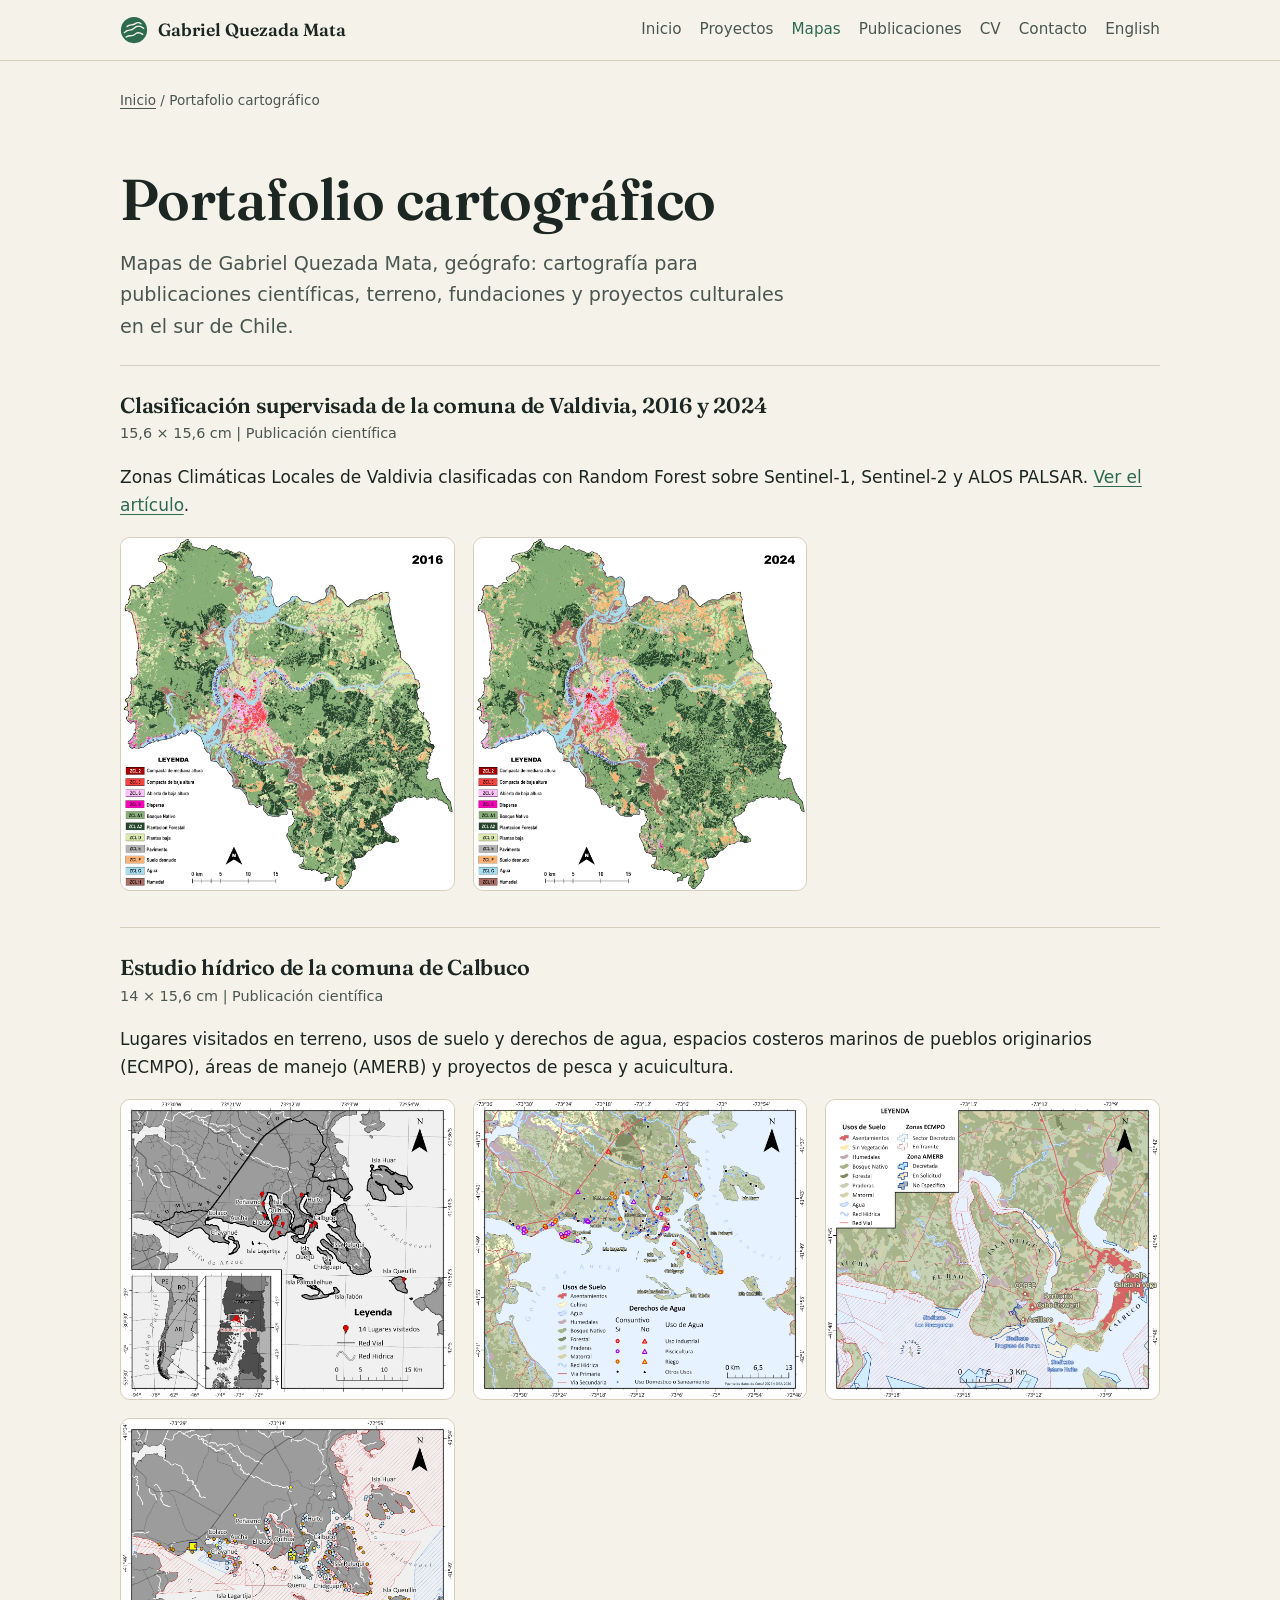
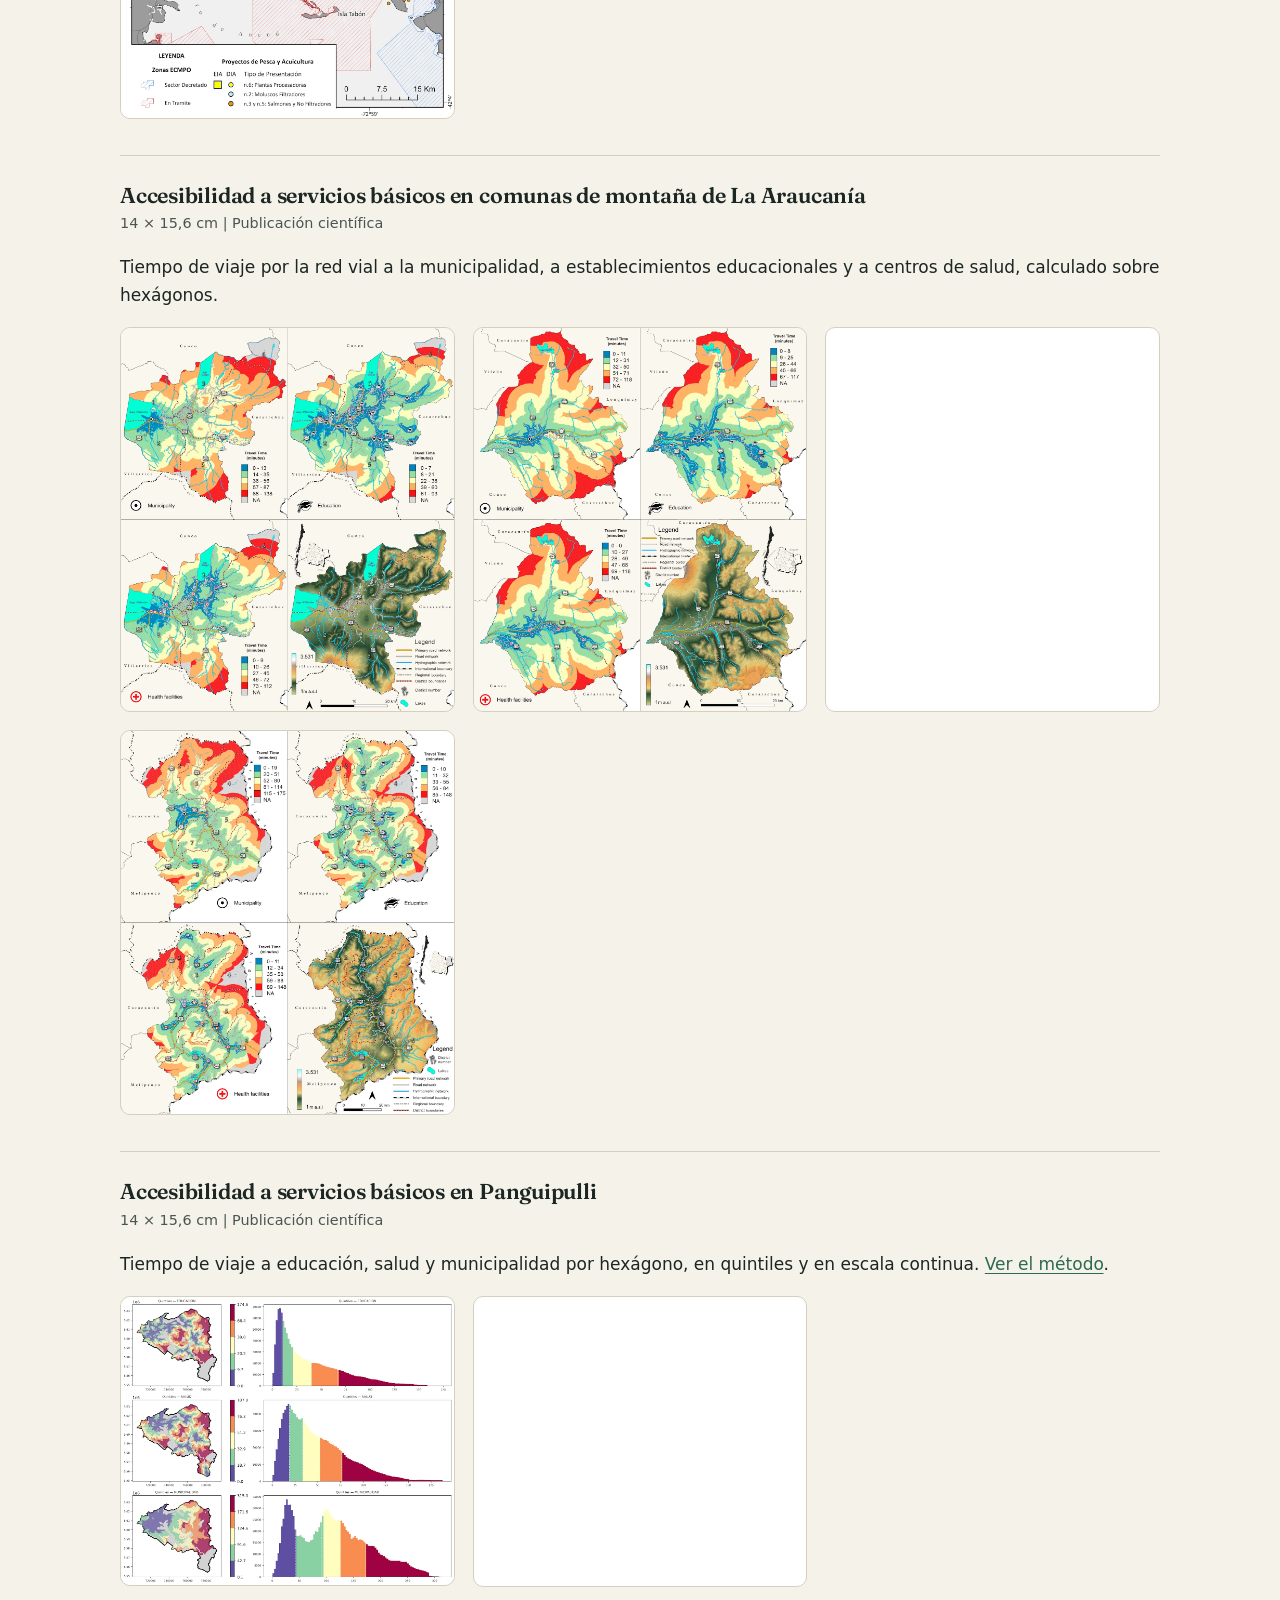
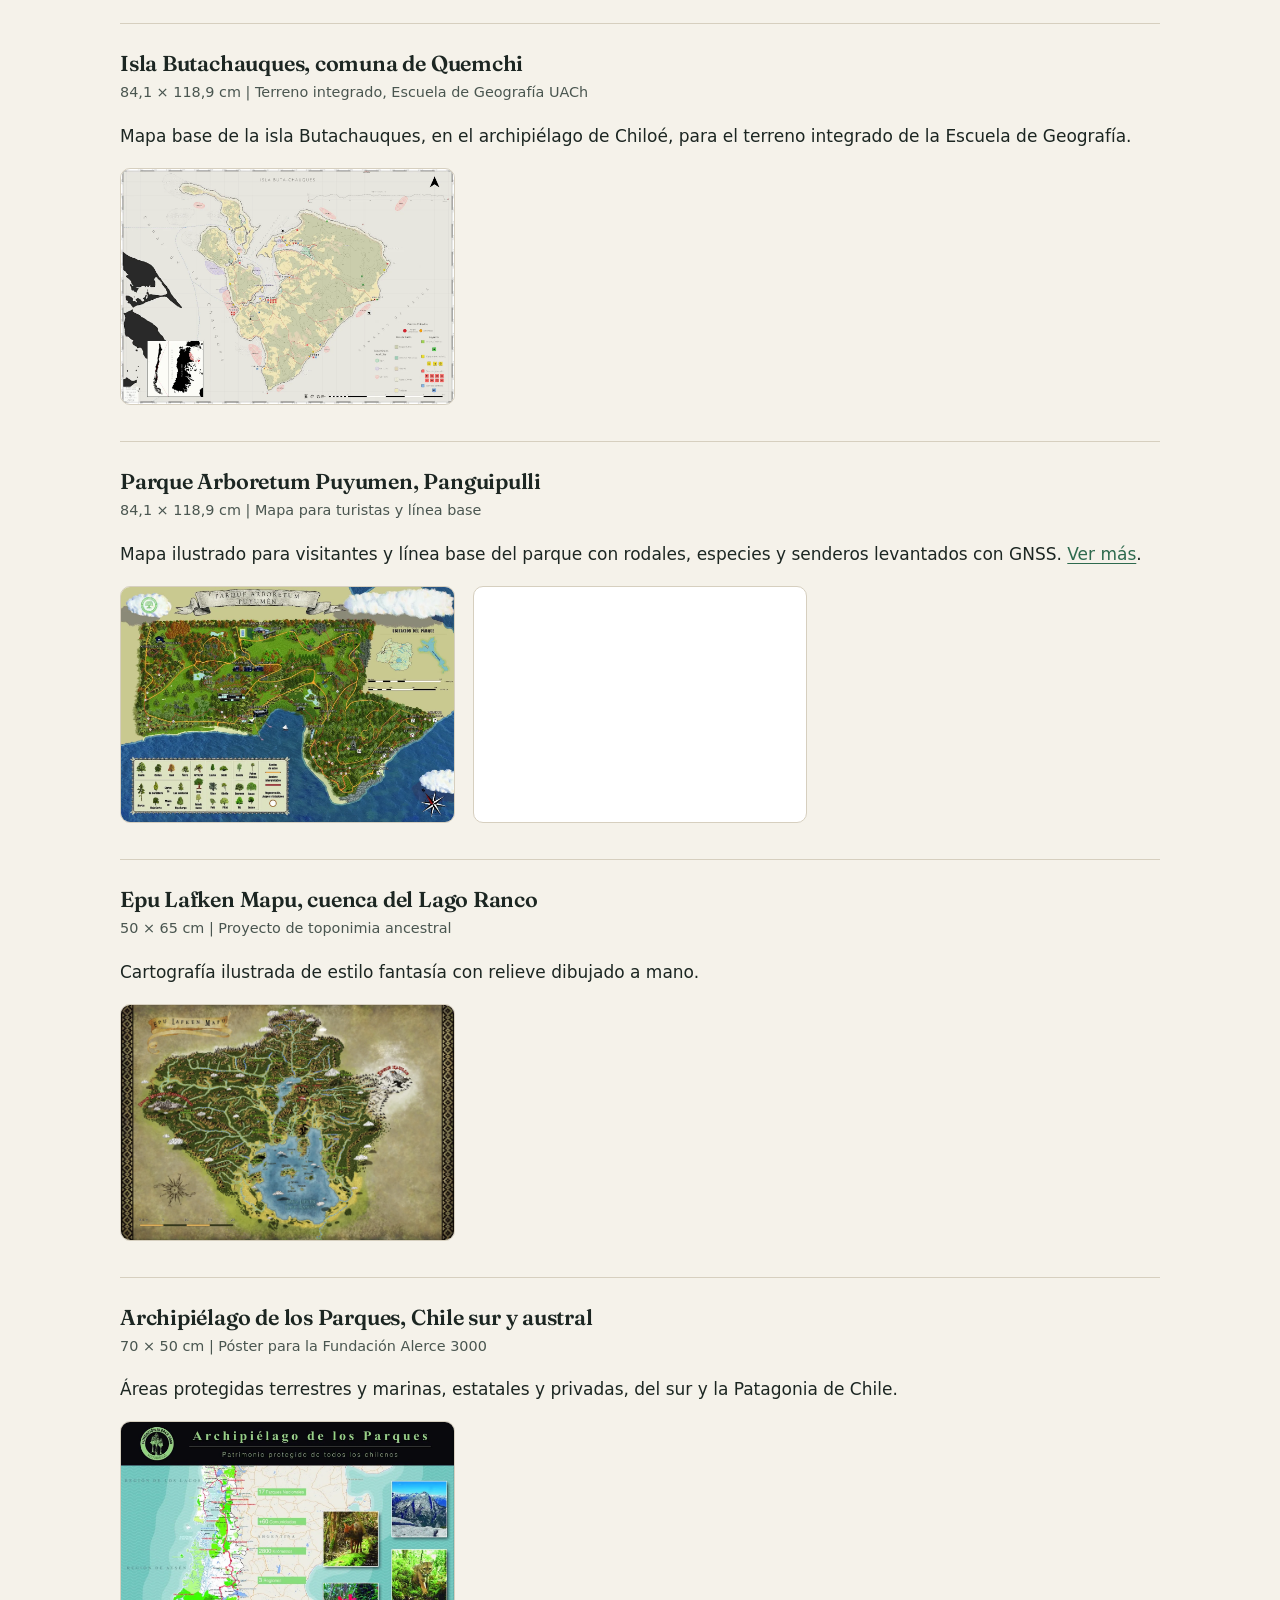
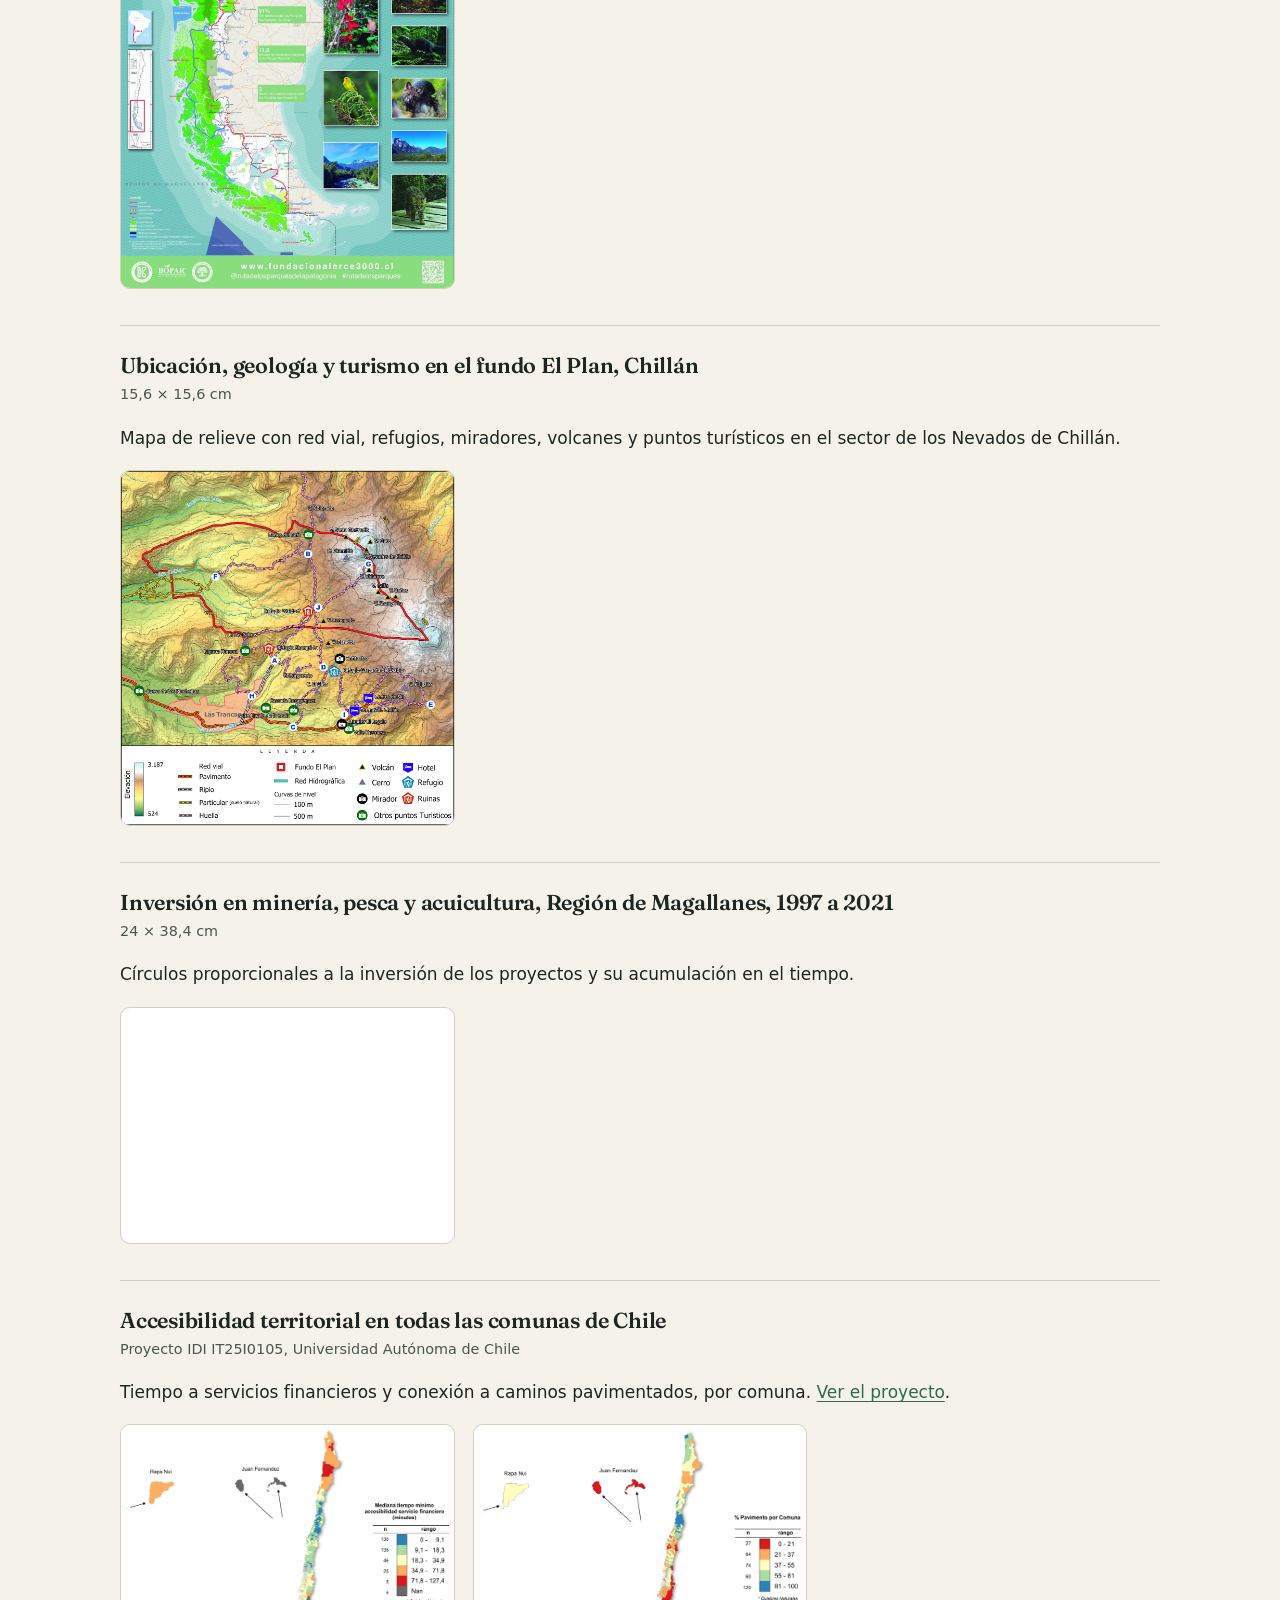
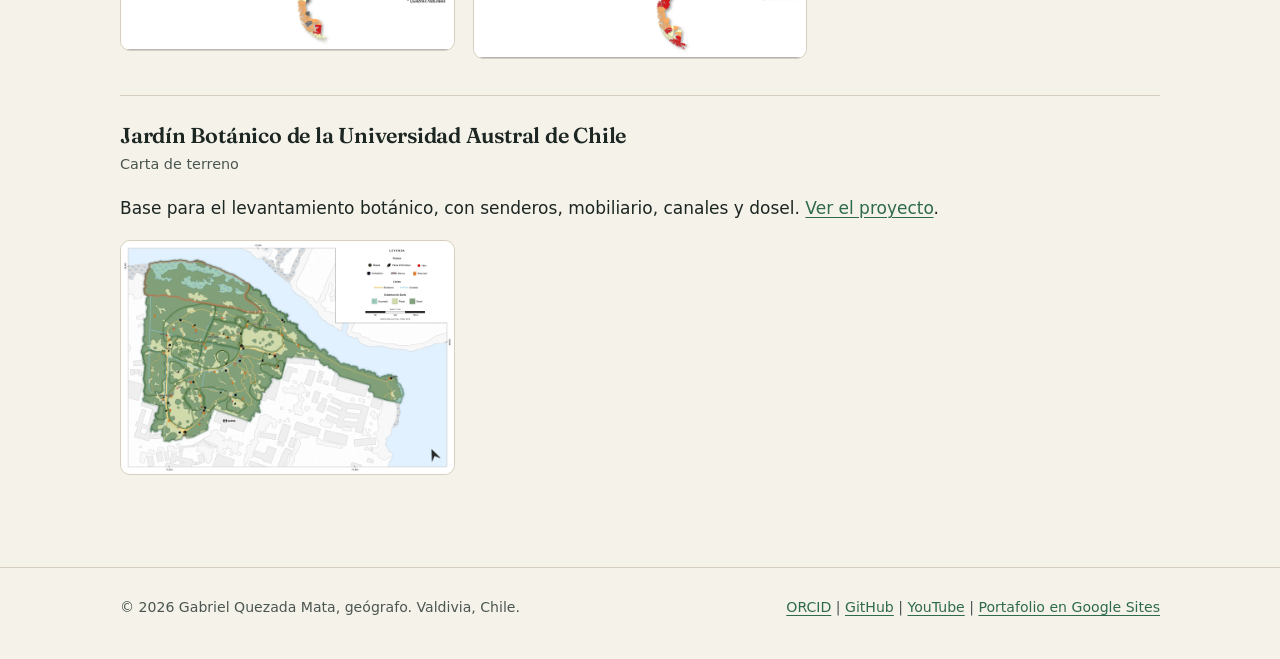
==== cartografia/index.html @ 6bd88dd3 "Sitio personal: portafolio, CV, publicaciones y mapas Co-Authored-By: Claude Opus 5.5 <noreply@anthr" ====
<!doctype html>
<html lang="es">
<head>
<meta charset="utf-8">
<meta name="viewport" content="width=device-width, initial-scale=1">
<title>Portafolio cartográfico de Gabriel Quezada Mata | Mapas y cartografía del sur de Chile</title>
<meta name="description" content="Mapas de Gabriel Quezada Mata, geógrafo: Valdivia, Calbuco, Panguipulli, Lago Ranco, isla Butachauques, La Araucanía, Chillán y Magallanes. Cartografía científica, de terreno e ilustrada.">
<meta name="author" content="Gabriel Quezada Mata">
<link rel="canonical" href="https://geobriel.github.io/cartografia/">
<meta property="og:type" content="website">
<meta property="og:site_name" content="Gabriel Quezada Mata">
<meta property="og:title" content="Portafolio cartográfico de Gabriel Quezada Mata | Mapas y cartografía del sur de Chile">
<meta property="og:description" content="Mapas de Gabriel Quezada Mata, geógrafo: Valdivia, Calbuco, Panguipulli, Lago Ranco, isla Butachauques, La Araucanía, Chillán y Magallanes. Cartografía científica, de terreno e ilustrada.">
<meta property="og:url" content="https://geobriel.github.io/cartografia/">
<meta property="og:image" content="https://geobriel.github.io/img/epu-lafken-mapu-mapa-ilustrado.webp">
<meta property="og:locale" content="es_CL">
<meta name="twitter:card" content="summary_large_image">
<link rel="icon" href="/favicon.svg" type="image/svg+xml">
<link rel="icon" href="/favicon.png" type="image/png" sizes="192x192">
<link rel="apple-touch-icon" href="/apple-touch-icon.png">
<meta name="theme-color" content="#2e6a4e">
<link rel="preconnect" href="https://fonts.googleapis.com"><link rel="preconnect" href="https://fonts.gstatic.com" crossorigin>
<link href="https://fonts.googleapis.com/css2?family=Fraunces:opsz,wght@9..144,500;9..144,600&display=swap" rel="stylesheet">
<link rel="stylesheet" href="/assets/estilo.css">

<script type="application/ld+json">
{
 "@context": "https://schema.org",
 "@graph": [
  {
   "@type": "Person",
   "@id": "https://geobriel.github.io/#persona",
   "name": "Gabriel Quezada Mata",
   "givenName": "Gabriel",
   "familyName": "Quezada Mata",
   "alternateName": [
    "Gabriel Quezada",
    "Gabriel Quezada M.",
    "Geobriel"
   ],
   "url": "https://geobriel.github.io/",
   "image": "https://geobriel.github.io/img/gabriel-quezada-mata-geografo.jpg",
   "jobTitle": "Geógrafo",
   "sameAs": [
    "https://orcid.org/0000-0003-1365-8584",
    "https://github.com/Geobriel",
    "https://www.youtube.com/@trapanautica",
    "https://sites.google.com/view/gabrielquezada/p%C3%A1gina-principal"
   ]
  },
  {
   "@type": "WebSite",
   "@id": "https://geobriel.github.io/#sitio",
   "url": "https://geobriel.github.io/",
   "name": "Gabriel Quezada Mata",
   "inLanguage": "es",
   "publisher": {
    "@id": "https://geobriel.github.io/#persona"
   }
  },
  {
   "@type": "BreadcrumbList",
   "itemListElement": [
    {
     "@type": "ListItem",
     "position": 1,
     "name": "Inicio",
     "item": "https://geobriel.github.io/"
    },
    {
     "@type": "ListItem",
     "position": 2,
     "name": "Portafolio cartográfico",
     "item": "https://geobriel.github.io/cartografia/"
    }
   ]
  },
  {
   "@type": "ImageGallery",
   "name": "Portafolio cartográfico de Gabriel Quezada Mata",
   "url": "https://geobriel.github.io/cartografia/",
   "author": {
    "@id": "https://geobriel.github.io/#persona"
   },
   "image": [
    {
     "@type": "ImageObject",
     "contentUrl": "https://geobriel.github.io/img/valdivia-zonas-climaticas-locales-2016.webp",
     "name": "Clasificación supervisada de la comuna de Valdivia, 2016 y 2024",
     "description": "Mapa de Zonas Climáticas Locales de Valdivia en 2016",
     "creator": {
      "@id": "https://geobriel.github.io/#persona"
     },
     "creditText": "Gabriel Quezada Mata",
     "copyrightNotice": "Gabriel Quezada Mata"
    },
    {
     "@type": "ImageObject",
     "contentUrl": "https://geobriel.github.io/img/valdivia-zonas-climaticas-locales-2024-mapa.webp",
     "name": "Clasificación supervisada de la comuna de Valdivia, 2016 y 2024",
     "description": "Mapa de Zonas Climáticas Locales de Valdivia en 2024",
     "creator": {
      "@id": "https://geobriel.github.io/#persona"
     },
     "creditText": "Gabriel Quezada Mata",
     "copyrightNotice": "Gabriel Quezada Mata"
    },
    {
     "@type": "ImageObject",
     "contentUrl": "https://geobriel.github.io/img/calbuco-lugares-visitados.webp",
     "name": "Estudio hídrico de la comuna de Calbuco",
     "description": "Mapa de los lugares visitados en terreno en la comuna de Calbuco",
     "creator": {
      "@id": "https://geobriel.github.io/#persona"
     },
     "creditText": "Gabriel Quezada Mata",
     "copyrightNotice": "Gabriel Quezada Mata"
    },
    {
     "@type": "ImageObject",
     "contentUrl": "https://geobriel.github.io/img/calbuco-usos-de-suelo-derechos-de-agua.webp",
     "name": "Estudio hídrico de la comuna de Calbuco",
     "description": "Mapa de usos de suelo y derechos de agua en Calbuco",
     "creator": {
      "@id": "https://geobriel.github.io/#persona"
     },
     "creditText": "Gabriel Quezada Mata",
     "copyrightNotice": "Gabriel Quezada Mata"
    },
    {
     "@type": "ImageObject",
     "contentUrl": "https://geobriel.github.io/img/calbuco-ecmpo-amerb.webp",
     "name": "Estudio hídrico de la comuna de Calbuco",
     "description": "Mapa de zonas ECMPO y AMERB en Calbuco",
     "creator": {
      "@id": "https://geobriel.github.io/#persona"
     },
     "creditText": "Gabriel Quezada Mata",
     "copyrightNotice": "Gabriel Quezada Mata"
    },
    {
     "@type": "ImageObject",
     "contentUrl": "https://geobriel.github.io/img/calbuco-pesca-acuicultura.webp",
     "name": "Estudio hídrico de la comuna de Calbuco",
     "description": "Mapa de proyectos de pesca y acuicultura en Calbuco",
     "creator": {
      "@id": "https://geobriel.github.io/#persona"
     },
     "creditText": "Gabriel Quezada Mata",
     "copyrightNotice": "Gabriel Quezada Mata"
    },
    {
     "@type": "ImageObject",
     "contentUrl": "https://geobriel.github.io/img/accesibilidad-araucania-montana-1.webp",
     "name": "Accesibilidad a servicios básicos en comunas de montaña de La Araucanía",
     "description": "Mapas de tiempo de viaje a servicios básicos en una comuna de montaña de La Araucanía (1)",
     "creator": {
      "@id": "https://geobriel.github.io/#persona"
     },
     "creditText": "Gabriel Quezada Mata",
     "copyrightNotice": "Gabriel Quezada Mata"
    },
    {
     "@type": "ImageObject",
     "contentUrl": "https://geobriel.github.io/img/accesibilidad-araucania-montana-2.webp",
     "name": "Accesibilidad a servicios básicos en comunas de montaña de La Araucanía",
     "description": "Mapas de tiempo de viaje a servicios básicos en una comuna de montaña de La Araucanía (2)",
     "creator": {
      "@id": "https://geobriel.github.io/#persona"
     },
     "creditText": "Gabriel Quezada Mata",
     "copyrightNotice": "Gabriel Quezada Mata"
    },
    {
     "@type": "ImageObject",
     "contentUrl": "https://geobriel.github.io/img/accesibilidad-araucania-montana-3.webp",
     "name": "Accesibilidad a servicios básicos en comunas de montaña de La Araucanía",
     "description": "Mapas de tiempo de viaje a servicios básicos en una comuna de montaña de La Araucanía (3)",
     "creator": {
      "@id": "https://geobriel.github.io/#persona"
     },
     "creditText": "Gabriel Quezada Mata",
     "copyrightNotice": "Gabriel Quezada Mata"
    },
    {
     "@type": "ImageObject",
     "contentUrl": "https://geobriel.github.io/img/accesibilidad-araucania-montana-4.webp",
     "name": "Accesibilidad a servicios básicos en comunas de montaña de La Araucanía",
     "description": "Mapas de tiempo de viaje a servicios básicos en una comuna de montaña de La Araucanía (4)",
     "creator": {
      "@id": "https://geobriel.github.io/#persona"
     },
     "creditText": "Gabriel Quezada Mata",
     "copyrightNotice": "Gabriel Quezada Mata"
    },
    {
     "@type": "ImageObject",
     "contentUrl": "https://geobriel.github.io/img/accesibilidad-panguipulli-quintiles.webp",
     "name": "Accesibilidad a servicios básicos en Panguipulli",
     "description": "Mapas de accesibilidad a servicios básicos en Panguipulli por quintiles",
     "creator": {
      "@id": "https://geobriel.github.io/#persona"
     },
     "creditText": "Gabriel Quezada Mata",
     "copyrightNotice": "Gabriel Quezada Mata"
    },
    {
     "@type": "ImageObject",
     "contentUrl": "https://geobriel.github.io/img/accesibilidad-panguipulli-continuo.webp",
     "name": "Accesibilidad a servicios básicos en Panguipulli",
     "description": "Mapas de accesibilidad a servicios básicos en Panguipulli en escala continua",
     "creator": {
      "@id": "https://geobriel.github.io/#persona"
     },
     "creditText": "Gabriel Quezada Mata",
     "copyrightNotice": "Gabriel Quezada Mata"
    },
    {
     "@type": "ImageObject",
     "contentUrl": "https://geobriel.github.io/img/isla-butachauques-quemchi.webp",
     "name": "Isla Butachauques, comuna de Quemchi",
     "description": "Mapa de la isla Butachauques en la comuna de Quemchi, Chiloé",
     "creator": {
      "@id": "https://geobriel.github.io/#persona"
     },
     "creditText": "Gabriel Quezada Mata",
     "copyrightNotice": "Gabriel Quezada Mata"
    },
    {
     "@type": "ImageObject",
     "contentUrl": "https://geobriel.github.io/img/parque-arboretum-puyumen-mapa-ilustrado.webp",
     "name": "Parque Arboretum Puyumen, Panguipulli",
     "description": "Mapa ilustrado para turistas del Parque Arboretum Puyumen",
     "creator": {
      "@id": "https://geobriel.github.io/#persona"
     },
     "creditText": "Gabriel Quezada Mata",
     "copyrightNotice": "Gabriel Quezada Mata"
    },
    {
     "@type": "ImageObject",
     "contentUrl": "https://geobriel.github.io/img/parque-arboretum-linea-base.webp",
     "name": "Parque Arboretum Puyumen, Panguipulli",
     "description": "Mapa de línea base del Parque Arboretum en Panguipulli",
     "creator": {
      "@id": "https://geobriel.github.io/#persona"
     },
     "creditText": "Gabriel Quezada Mata",
     "copyrightNotice": "Gabriel Quezada Mata"
    },
    {
     "@type": "ImageObject",
     "contentUrl": "https://geobriel.github.io/img/epu-lafken-mapu-mapa-ilustrado.webp",
     "name": "Epu Lafken Mapu, cuenca del Lago Ranco",
     "description": "Mapa ilustrado Epu Lafken Mapu de la cuenca del Lago Ranco",
     "creator": {
      "@id": "https://geobriel.github.io/#persona"
     },
     "creditText": "Gabriel Quezada Mata",
     "copyrightNotice": "Gabriel Quezada Mata"
    },
    {
     "@type": "ImageObject",
     "contentUrl": "https://geobriel.github.io/img/archipielago-de-los-parques-poster.webp",
     "name": "Archipiélago de los Parques, Chile sur y austral",
     "description": "Póster Archipiélago de los Parques de la Fundación Alerce 3000",
     "creator": {
      "@id": "https://geobriel.github.io/#persona"
     },
     "creditText": "Gabriel Quezada Mata",
     "copyrightNotice": "Gabriel Quezada Mata"
    },
    {
     "@type": "ImageObject",
     "contentUrl": "https://geobriel.github.io/img/fundo-el-plan-chillan-turismo.webp",
     "name": "Ubicación, geología y turismo en el fundo El Plan, Chillán",
     "description": "Mapa de relieve y turismo del fundo El Plan en Chillán",
     "creator": {
      "@id": "https://geobriel.github.io/#persona"
     },
     "creditText": "Gabriel Quezada Mata",
     "copyrightNotice": "Gabriel Quezada Mata"
    },
    {
     "@type": "ImageObject",
     "contentUrl": "https://geobriel.github.io/img/magallanes-inversion-mineria-acuicultura.webp",
     "name": "Inversión en minería, pesca y acuicultura, Región de Magallanes, 1997 a 2021",
     "description": "Mapa de círculos proporcionales de inversión en minería y acuicultura en Magallanes",
     "creator": {
      "@id": "https://geobriel.github.io/#persona"
     },
     "creditText": "Gabriel Quezada Mata",
     "copyrightNotice": "Gabriel Quezada Mata"
    },
    {
     "@type": "ImageObject",
     "contentUrl": "https://geobriel.github.io/img/accesibilidad-servicio-financiero-chile.webp",
     "name": "Accesibilidad territorial en todas las comunas de Chile",
     "description": "Mapa de Chile del tiempo de acceso a servicios financieros por comuna",
     "creator": {
      "@id": "https://geobriel.github.io/#persona"
     },
     "creditText": "Gabriel Quezada Mata",
     "copyrightNotice": "Gabriel Quezada Mata"
    },
    {
     "@type": "ImageObject",
     "contentUrl": "https://geobriel.github.io/img/pavimento-por-comuna-chile.webp",
     "name": "Accesibilidad territorial en todas las comunas de Chile",
     "description": "Mapa de Chile de conexión a caminos pavimentados por comuna",
     "creator": {
      "@id": "https://geobriel.github.io/#persona"
     },
     "creditText": "Gabriel Quezada Mata",
     "copyrightNotice": "Gabriel Quezada Mata"
    },
    {
     "@type": "ImageObject",
     "contentUrl": "https://geobriel.github.io/img/jardin-botanico-uach-carta-terreno.webp",
     "name": "Jardín Botánico de la Universidad Austral de Chile",
     "description": "Carta de terreno del Jardín Botánico de la Universidad Austral de Chile",
     "creator": {
      "@id": "https://geobriel.github.io/#persona"
     },
     "creditText": "Gabriel Quezada Mata",
     "copyrightNotice": "Gabriel Quezada Mata"
    }
   ]
  }
 ]
}
</script>
</head>
<body>
<a class="saltar" href="#contenido">Saltar al contenido</a>
<header class="cabecera"><div class="envoltura">
<a class="marca" href="/"><svg viewBox="0 0 32 32" aria-hidden="true"><circle cx="16" cy="16" r="15" fill="var(--acento)"/><path d="M5 19c4-5 7-1 11-5s7-3 11 0M7 24c4-3 7 0 10-3s6-2 9 0M8 12c3-3 6-1 9-3s5-2 7 0" fill="none" stroke="var(--papel)" stroke-width="1.6" stroke-linecap="round"/></svg><span>Gabriel Quezada Mata</span></a>
<nav class="nav" aria-label="Principal"><a href="/">Inicio</a><a href="/proyectos/">Proyectos</a><a href="/cartografia/" aria-current=page>Mapas</a><a href="/publicaciones/">Publicaciones</a><a href="/cv/">CV</a><a href="/#contacto">Contacto</a><a href="/en/">English</a></nav>
</div></header>
<main id="contenido">
<nav class="migas envoltura" aria-label="Ruta"><a href="/">Inicio</a> / Portafolio cartográfico</nav>
<section><div class="envoltura">
<h1>Portafolio cartográfico</h1>
<p class="subtitulo">Mapas de Gabriel Quezada Mata, geógrafo: cartografía para publicaciones científicas, terreno, fundaciones y proyectos culturales en el sur de Chile.</p>
<article class="mapa-ficha"><h2>Clasificación supervisada de la comuna de Valdivia, 2016 y 2024</h2><p class="meta">15,6 × 15,6 cm | Publicación científica</p><p>Zonas Climáticas Locales de Valdivia clasificadas con Random Forest sobre Sentinel-1, Sentinel-2 y ALOS PALSAR. <a href="/publicaciones/cambio-cobertura-suelo-valdivia-2016-2024/">Ver el artículo</a>.</p><div class="galeria"><a href="/img/valdivia-zonas-climaticas-locales-2016.webp"><img src="/img/valdivia-zonas-climaticas-locales-2016.webp" alt="Mapa de Zonas Climáticas Locales de Valdivia en 2016" width="1280" height="1352" loading="lazy" decoding="async"></a><a href="/img/valdivia-zonas-climaticas-locales-2024-mapa.webp"><img src="/img/valdivia-zonas-climaticas-locales-2024-mapa.webp" alt="Mapa de Zonas Climáticas Locales de Valdivia en 2024" width="1280" height="1352" loading="lazy" decoding="async"></a></div></article><article class="mapa-ficha"><h2>Estudio hídrico de la comuna de Calbuco</h2><p class="meta">14 × 15,6 cm | Publicación científica</p><p>Lugares visitados en terreno, usos de suelo y derechos de agua, espacios costeros marinos de pueblos originarios (ECMPO), áreas de manejo (AMERB) y proyectos de pesca y acuicultura.</p><div class="galeria"><a href="/img/calbuco-lugares-visitados.webp"><img src="/img/calbuco-lugares-visitados.webp" alt="Mapa de los lugares visitados en terreno en la comuna de Calbuco" width="1280" height="1149" loading="lazy" decoding="async"></a><a href="/img/calbuco-usos-de-suelo-derechos-de-agua.webp"><img src="/img/calbuco-usos-de-suelo-derechos-de-agua.webp" alt="Mapa de usos de suelo y derechos de agua en Calbuco" width="1280" height="1149" loading="lazy" decoding="async"></a><a href="/img/calbuco-ecmpo-amerb.webp"><img src="/img/calbuco-ecmpo-amerb.webp" alt="Mapa de zonas ECMPO y AMERB en Calbuco" width="1280" height="1149" loading="lazy" decoding="async"></a><a href="/img/calbuco-pesca-acuicultura.webp"><img src="/img/calbuco-pesca-acuicultura.webp" alt="Mapa de proyectos de pesca y acuicultura en Calbuco" width="1280" height="1149" loading="lazy" decoding="async"></a></div></article><article class="mapa-ficha"><h2>Accesibilidad a servicios básicos en comunas de montaña de La Araucanía</h2><p class="meta">14 × 15,6 cm | Publicación científica</p><p>Tiempo de viaje por la red vial a la municipalidad, a establecimientos educacionales y a centros de salud, calculado sobre hexágonos.</p><div class="galeria"><a href="/img/accesibilidad-araucania-montana-1.webp"><img src="/img/accesibilidad-araucania-montana-1.webp" alt="Mapas de tiempo de viaje a servicios básicos en una comuna de montaña de La Araucanía (1)" width="1280" height="1473" loading="lazy" decoding="async"></a><a href="/img/accesibilidad-araucania-montana-2.webp"><img src="/img/accesibilidad-araucania-montana-2.webp" alt="Mapas de tiempo de viaje a servicios básicos en una comuna de montaña de La Araucanía (2)" width="1280" height="1473" loading="lazy" decoding="async"></a><a href="/img/accesibilidad-araucania-montana-3.webp"><img src="/img/accesibilidad-araucania-montana-3.webp" alt="Mapas de tiempo de viaje a servicios básicos en una comuna de montaña de La Araucanía (3)" width="1280" height="1473" loading="lazy" decoding="async"></a><a href="/img/accesibilidad-araucania-montana-4.webp"><img src="/img/accesibilidad-araucania-montana-4.webp" alt="Mapas de tiempo de viaje a servicios básicos en una comuna de montaña de La Araucanía (4)" width="1280" height="1473" loading="lazy" decoding="async"></a></div></article><article class="mapa-ficha"><h2>Accesibilidad a servicios básicos en Panguipulli</h2><p class="meta">14 × 15,6 cm | Publicación científica</p><p>Tiempo de viaje a educación, salud y municipalidad por hexágono, en quintiles y en escala continua. <a href="/proyectos/accesibilidad-territorial/">Ver el método</a>.</p><div class="galeria"><a href="/img/accesibilidad-panguipulli-quintiles.webp"><img src="/img/accesibilidad-panguipulli-quintiles.webp" alt="Mapas de accesibilidad a servicios básicos en Panguipulli por quintiles" width="1280" height="1109" loading="lazy" decoding="async"></a><a href="/img/accesibilidad-panguipulli-continuo.webp"><img src="/img/accesibilidad-panguipulli-continuo.webp" alt="Mapas de accesibilidad a servicios básicos en Panguipulli en escala continua" width="1280" height="1114" loading="lazy" decoding="async"></a></div></article><article class="mapa-ficha"><h2>Isla Butachauques, comuna de Quemchi</h2><p class="meta">84,1 × 118,9 cm | Terreno integrado, Escuela de Geografía UACh</p><p>Mapa base de la isla Butachauques, en el archipiélago de Chiloé, para el terreno integrado de la Escuela de Geografía.</p><div class="galeria"><a href="/img/isla-butachauques-quemchi.webp"><img src="/img/isla-butachauques-quemchi.webp" alt="Mapa de la isla Butachauques en la comuna de Quemchi, Chiloé" width="1280" height="906" loading="lazy" decoding="async"></a></div></article><article class="mapa-ficha"><h2>Parque Arboretum Puyumen, Panguipulli</h2><p class="meta">84,1 × 118,9 cm | Mapa para turistas y línea base</p><p>Mapa ilustrado para visitantes y línea base del parque con rodales, especies y senderos levantados con GNSS. <a href="/proyectos/cartografia-ilustrada/">Ver más</a>.</p><div class="galeria"><a href="/img/parque-arboretum-puyumen-mapa-ilustrado.webp"><img src="/img/parque-arboretum-puyumen-mapa-ilustrado.webp" alt="Mapa ilustrado para turistas del Parque Arboretum Puyumen" width="1280" height="906" loading="lazy" decoding="async"></a><a href="/img/parque-arboretum-linea-base.webp"><img src="/img/parque-arboretum-linea-base.webp" alt="Mapa de línea base del Parque Arboretum en Panguipulli" width="1280" height="906" loading="lazy" decoding="async"></a></div></article><article class="mapa-ficha"><h2>Epu Lafken Mapu, cuenca del Lago Ranco</h2><p class="meta">50 × 65 cm | Proyecto de toponimia ancestral</p><p>Cartografía ilustrada de estilo fantasía con relieve dibujado a mano.</p><div class="galeria"><a href="/img/epu-lafken-mapu-mapa-ilustrado.webp"><img src="/img/epu-lafken-mapu-mapa-ilustrado.webp" alt="Mapa ilustrado Epu Lafken Mapu de la cuenca del Lago Ranco" width="1600" height="1129" loading="lazy" decoding="async"></a></div></article><article class="mapa-ficha"><h2>Archipiélago de los Parques, Chile sur y austral</h2><p class="meta">70 × 50 cm | Póster para la Fundación Alerce 3000</p><p>Áreas protegidas terrestres y marinas, estatales y privadas, del sur y la Patagonia de Chile.</p><div class="galeria"><a href="/img/archipielago-de-los-parques-poster.webp"><img src="/img/archipielago-de-los-parques-poster.webp" alt="Póster Archipiélago de los Parques de la Fundación Alerce 3000" width="1280" height="1792" loading="lazy" decoding="async"></a></div></article><article class="mapa-ficha"><h2>Ubicación, geología y turismo en el fundo El Plan, Chillán</h2><p class="meta">15,6 × 15,6 cm</p><p>Mapa de relieve con red vial, refugios, miradores, volcanes y puntos turísticos en el sector de los Nevados de Chillán.</p><div class="galeria"><a href="/img/fundo-el-plan-chillan-turismo.webp"><img src="/img/fundo-el-plan-chillan-turismo.webp" alt="Mapa de relieve y turismo del fundo El Plan en Chillán" width="1280" height="1363" loading="lazy" decoding="async"></a></div></article><article class="mapa-ficha"><h2>Inversión en minería, pesca y acuicultura, Región de Magallanes, 1997 a 2021</h2><p class="meta">24 × 38,4 cm</p><p>Círculos proporcionales a la inversión de los proyectos y su acumulación en el tiempo.</p><div class="galeria"><a href="/img/magallanes-inversion-mineria-acuicultura.webp"><img src="/img/magallanes-inversion-mineria-acuicultura.webp" alt="Mapa de círculos proporcionales de inversión en minería y acuicultura en Magallanes" width="1280" height="905" loading="lazy" decoding="async"></a></div></article><article class="mapa-ficha"><h2>Accesibilidad territorial en todas las comunas de Chile</h2><p class="meta">Proyecto IDI IT25I0105, Universidad Autónoma de Chile</p><p>Tiempo a servicios financieros y conexión a caminos pavimentados, por comuna. <a href="/proyectos/accesibilidad-territorial/">Ver el proyecto</a>.</p><div class="galeria"><a href="/img/accesibilidad-servicio-financiero-chile.webp"><img src="/img/accesibilidad-servicio-financiero-chile.webp" alt="Mapa de Chile del tiempo de acceso a servicios financieros por comuna" width="1600" height="1079" loading="lazy" decoding="async"></a><a href="/img/pavimento-por-comuna-chile.webp"><img src="/img/pavimento-por-comuna-chile.webp" alt="Mapa de Chile de conexión a caminos pavimentados por comuna" width="1600" height="1121" loading="lazy" decoding="async"></a></div></article><article class="mapa-ficha"><h2>Jardín Botánico de la Universidad Austral de Chile</h2><p class="meta">Carta de terreno</p><p>Base para el levantamiento botánico, con senderos, mobiliario, canales y dosel. <a href="/proyectos/jardin-botanico-uach/">Ver el proyecto</a>.</p><div class="galeria"><a href="/img/jardin-botanico-uach-carta-terreno.webp"><img src="/img/jardin-botanico-uach-carta-terreno.webp" alt="Carta de terreno del Jardín Botánico de la Universidad Austral de Chile" width="1600" height="1120" loading="lazy" decoding="async"></a></div></article>
</div></section>
</main>
<footer class="pie"><div class="envoltura">
<span>© 2026 Gabriel Quezada Mata, geógrafo. Valdivia, Chile.</span>
<span><a href="https://orcid.org/0000-0003-1365-8584" rel="me">ORCID</a> | <a href="https://github.com/Geobriel" rel="me">GitHub</a> | <a href="https://www.youtube.com/@trapanautica" rel="me">YouTube</a> | <a href="https://sites.google.com/view/gabrielquezada/p%C3%A1gina-principal" rel="me">Portafolio en Google Sites</a></span>
</div></footer>
</body>
</html>
---- assets/estilo.css ----
:root{
  --papel:#f5f2ea;--papel-2:#ebe6da;--tinta:#1c2622;--tinta-2:#4a5650;--linea:#d6cfbf;
  --acento:#2e6a4e;--acento-2:#b5652b;--tarjeta:#fffdf8;--sombra:0 1px 2px rgba(28,38,34,.06),0 6px 24px rgba(28,38,34,.06);
  --serif:"Fraunces",Georgia,"Times New Roman",serif;--sans:system-ui,-apple-system,"Segoe UI",Roboto,"Helvetica Neue",Arial,sans-serif;
  --ancho:1080px;color-scheme:light
}
@media (prefers-color-scheme:dark){:root:not([data-theme="light"]){
  --papel:#131916;--papel-2:#1a221e;--tinta:#e9e5da;--tinta-2:#a9b2ab;--linea:#2c3631;
  --acento:#7fc3a0;--acento-2:#e3a06b;--tarjeta:#18201c;--sombra:0 1px 2px rgba(0,0,0,.3);color-scheme:dark}}
*{box-sizing:border-box}
html{-webkit-text-size-adjust:100%}
body{margin:0;background:var(--papel);color:var(--tinta);font:17px/1.65 var(--sans)}
img{max-width:100%;height:auto;display:block}
a{color:var(--acento);text-underline-offset:3px}
a:hover{color:var(--acento-2)}
.envoltura{max-width:var(--ancho);margin:0 auto;padding:0 20px}
.saltar{position:absolute;left:-999px}.saltar:focus{left:12px;top:12px;background:var(--tarjeta);padding:8px 12px;z-index:9}

/* cabecera */
.cabecera{border-bottom:1px solid var(--linea);background:color-mix(in srgb,var(--papel) 92%,transparent);position:sticky;top:0;z-index:5;backdrop-filter:blur(6px)}
.cabecera .envoltura{display:flex;align-items:center;justify-content:space-between;gap:16px;min-height:60px;flex-wrap:wrap}
.marca{font-family:var(--serif);font-weight:600;font-size:1.1rem;color:var(--tinta);text-decoration:none;display:flex;align-items:center;gap:10px}
.marca svg{width:28px;height:28px}
.nav{display:flex;gap:4px 18px;flex-wrap:wrap;font-size:.95rem}
.nav a{color:var(--tinta-2);text-decoration:none;padding:4px 0}
.nav a:hover,.nav a[aria-current]{color:var(--acento)}

/* portada */
.portada{position:relative;overflow:hidden;border-bottom:1px solid var(--linea)}
.portada .curvas{position:absolute;inset:0;width:100%;height:100%;color:var(--linea);opacity:.9;pointer-events:none}
.portada .envoltura{position:relative;display:grid;grid-template-columns:1.25fr 1fr;gap:48px;align-items:center;padding-top:64px;padding-bottom:64px}
.antetitulo{font-size:.8rem;letter-spacing:.14em;text-transform:uppercase;color:var(--acento);font-weight:600;margin:0 0 10px}
h1,h2,h3{font-family:var(--serif);font-weight:600;line-height:1.15;letter-spacing:-.01em}
h1{font-size:clamp(2.3rem,5.4vw,3.6rem);margin:0 0 14px}
.subtitulo{font-size:1.2rem;color:var(--tinta-2);margin:0 0 22px;max-width:36em}
.botones{display:flex;gap:12px;flex-wrap:wrap}
.boton{display:inline-block;padding:10px 18px;border-radius:999px;border:1px solid var(--acento);color:var(--acento);text-decoration:none;font-weight:600;font-size:.95rem}
.boton.lleno{background:var(--acento);color:var(--papel)}
.boton:hover{filter:brightness(1.08);color:inherit}
.boton.lleno:hover{color:var(--papel)}
.figura-portada{margin:0;border-radius:14px;overflow:hidden;box-shadow:var(--sombra);border:1px solid var(--linea)}
.figura-portada figcaption,figure figcaption{font-size:.82rem;color:var(--tinta-2);padding:8px 2px 0}
.figura-portada figcaption{padding:8px 12px;background:var(--tarjeta)}
.figura-portada.retrato{max-width:380px;justify-self:center;border-radius:18px}
.galeria{display:grid;grid-template-columns:repeat(auto-fill,minmax(280px,1fr));gap:18px;margin:18px 0 8px}
.galeria figure{margin:0}
.galeria img{border-radius:10px;border:1px solid var(--linea);width:100%;background:#fff}
.galeria a:hover img{border-color:var(--acento)}
.mapa-ficha{padding:28px 0;border-top:1px solid var(--linea)}
.mapa-ficha h2{font-size:1.35rem;margin:0 0 4px}
.mapa-ficha .meta{color:var(--tinta-2);font-size:.9rem;margin:0 0 8px}

/* secciones */
section{padding:56px 0}
section+section{border-top:1px solid var(--linea)}
h2{font-size:clamp(1.6rem,3vw,2.1rem);margin:0 0 8px}
.intro-seccion{color:var(--tinta-2);margin:0 0 28px;max-width:44em}
.rejilla{display:grid;grid-template-columns:repeat(auto-fill,minmax(300px,1fr));gap:22px}
.tarjeta{background:var(--tarjeta);border:1px solid var(--linea);border-radius:14px;overflow:hidden;box-shadow:var(--sombra);display:flex;flex-direction:column;text-decoration:none;color:inherit;transition:transform .15s}
a.tarjeta:hover{transform:translateY(-3px);color:inherit}
.tarjeta img{aspect-ratio:16/10;object-fit:cover;width:100%;background:var(--papel-2)}
.tarjeta .cuerpo{padding:16px 18px 18px}
.tarjeta h3{font-size:1.2rem;margin:0 0 6px}
.tarjeta p{margin:0;color:var(--tinta-2);font-size:.95rem}
.etiquetas{display:flex;flex-wrap:wrap;gap:6px;margin-top:12px;padding:0;list-style:none}
.etiquetas li{font-size:.75rem;padding:2px 9px;border-radius:999px;background:var(--papel-2);color:var(--tinta-2)}
.areas{display:grid;grid-template-columns:repeat(auto-fit,minmax(230px,1fr));gap:22px;padding:0;list-style:none;margin:0}
.areas li{border-left:3px solid var(--acento);padding:2px 0 2px 16px}
.areas strong{display:block;font-family:var(--serif);font-size:1.1rem;margin-bottom:4px}
.areas span{color:var(--tinta-2);font-size:.95rem}

/* lineas de tiempo */
.tiempo{list-style:none;padding:0;margin:0;border-left:2px solid var(--linea)}
.tiempo li{position:relative;padding:0 0 26px 22px}
.tiempo li::before{content:"";position:absolute;left:-7px;top:8px;width:12px;height:12px;border-radius:50%;background:var(--papel);border:2px solid var(--acento)}
.tiempo .fecha{font-size:.82rem;color:var(--acento);font-weight:600;letter-spacing:.03em}
.tiempo h3{font-size:1.1rem;margin:2px 0 2px}
.tiempo .lugar{color:var(--tinta-2);font-size:.92rem;margin:0 0 6px}
.tiempo p{margin:0}

/* articulo / ficha */
.ficha{max-width:760px}
.ficha h1{font-size:clamp(2rem,4.4vw,2.8rem)}
.ficha h2{font-size:1.5rem;margin-top:36px}
.ficha figure{margin:28px 0}
.ficha figure img{border-radius:10px;border:1px solid var(--linea)}
.datos{display:grid;grid-template-columns:max-content 1fr;gap:6px 18px;background:var(--tarjeta);border:1px solid var(--linea);border-radius:12px;padding:16px 20px;margin:24px 0;font-size:.95rem}
.datos dt{color:var(--tinta-2)}.datos dd{margin:0}
.cita{background:var(--tarjeta);border:1px solid var(--linea);border-left:4px solid var(--acento);border-radius:10px;padding:16px 20px;font-size:.95rem}
.migas{font-size:.85rem;color:var(--tinta-2);padding-top:28px}
.migas a{color:var(--tinta-2)}
table{border-collapse:collapse;width:100%;font-size:.95rem}
th,td{text-align:left;padding:8px 10px;border-bottom:1px solid var(--linea)}

/* contacto y pie */
.contacto{display:flex;flex-wrap:wrap;gap:10px;padding:0;list-style:none}
.contacto a{display:inline-flex;align-items:center;gap:8px;padding:9px 16px;border:1px solid var(--linea);border-radius:999px;background:var(--tarjeta);color:var(--tinta);text-decoration:none;font-size:.95rem}
.contacto a:hover{border-color:var(--acento);color:var(--acento)}
.pie{border-top:1px solid var(--linea);padding:28px 0 40px;font-size:.88rem;color:var(--tinta-2)}
.pie .envoltura{display:flex;justify-content:space-between;gap:12px;flex-wrap:wrap}

@media (max-width:820px){
  .portada .envoltura{grid-template-columns:1fr;gap:32px;padding-top:40px;padding-bottom:40px}
  section{padding:42px 0}
  .datos{grid-template-columns:1fr}.datos dt{margin-top:6px}
  .cabecera{position:static}
}
@media (max-width:420px){body{font-size:16px}.envoltura{padding:0 16px}.rejilla{grid-template-columns:1fr}}
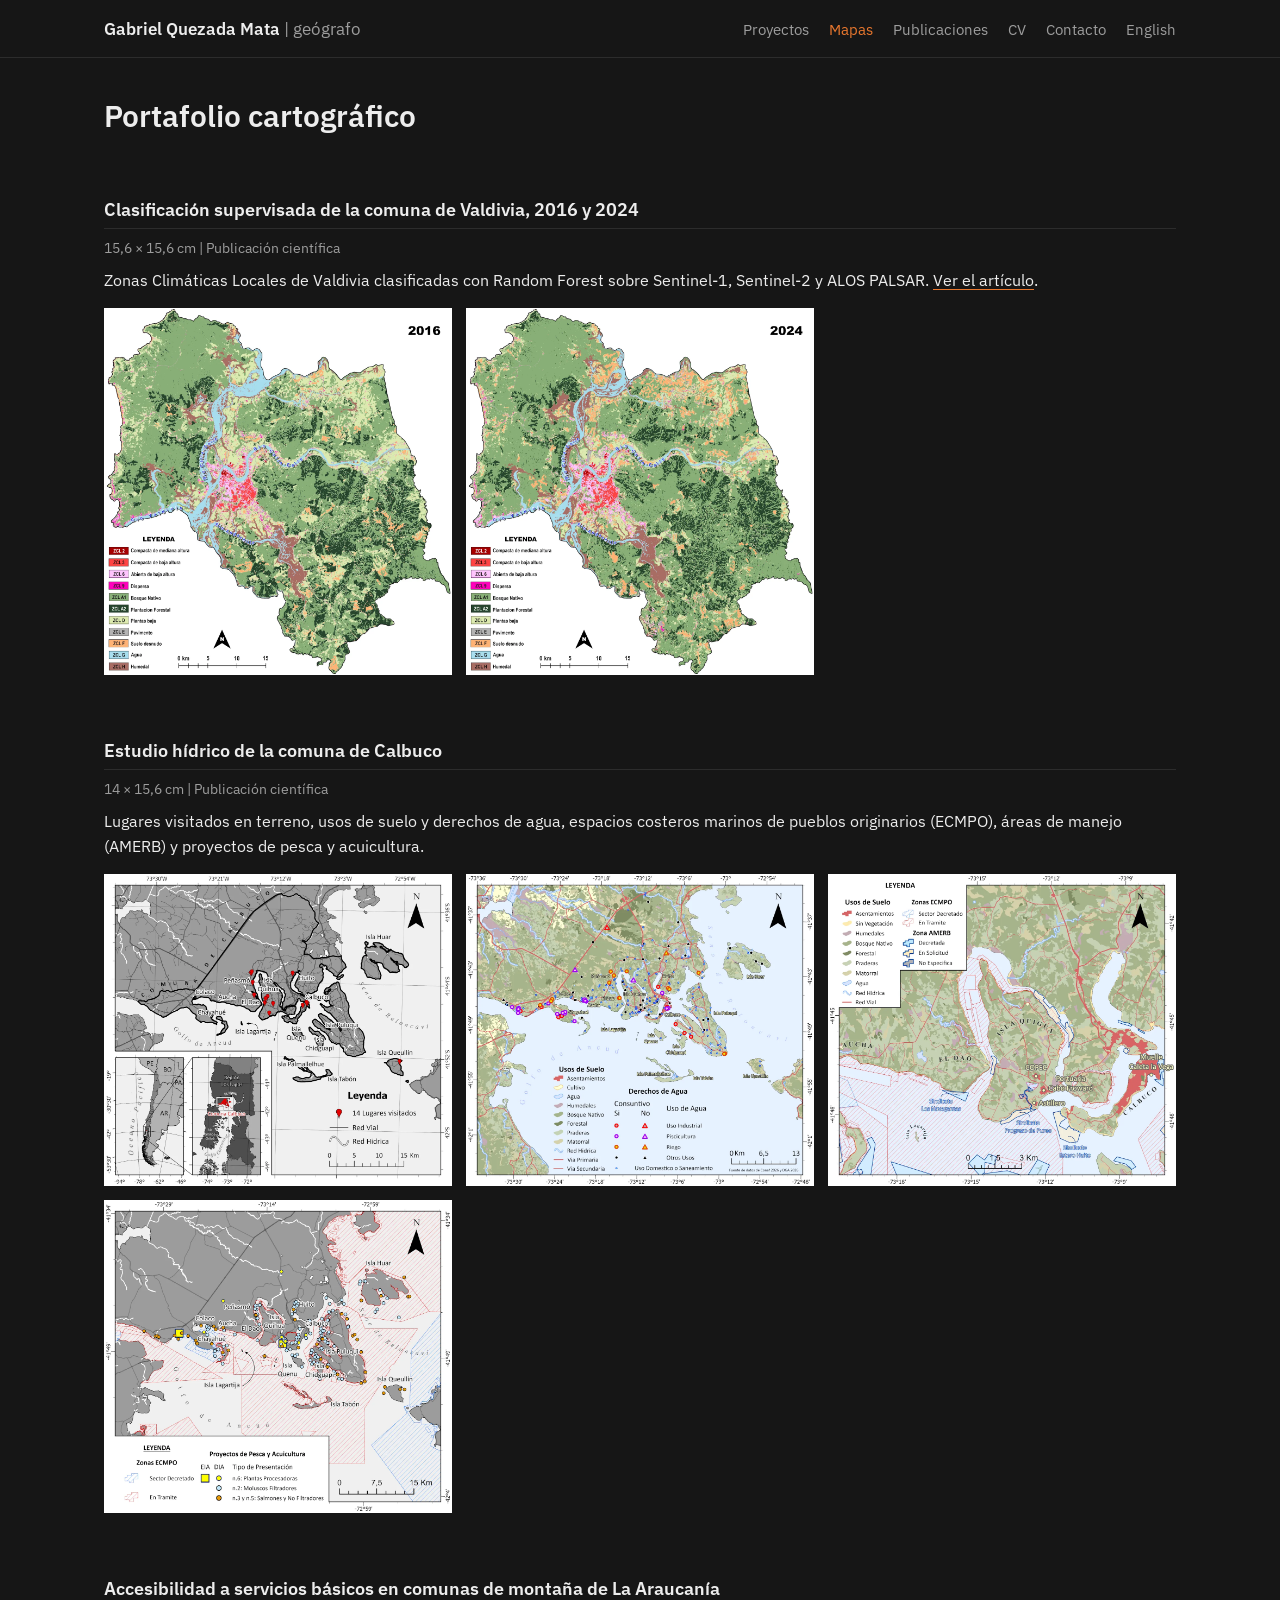
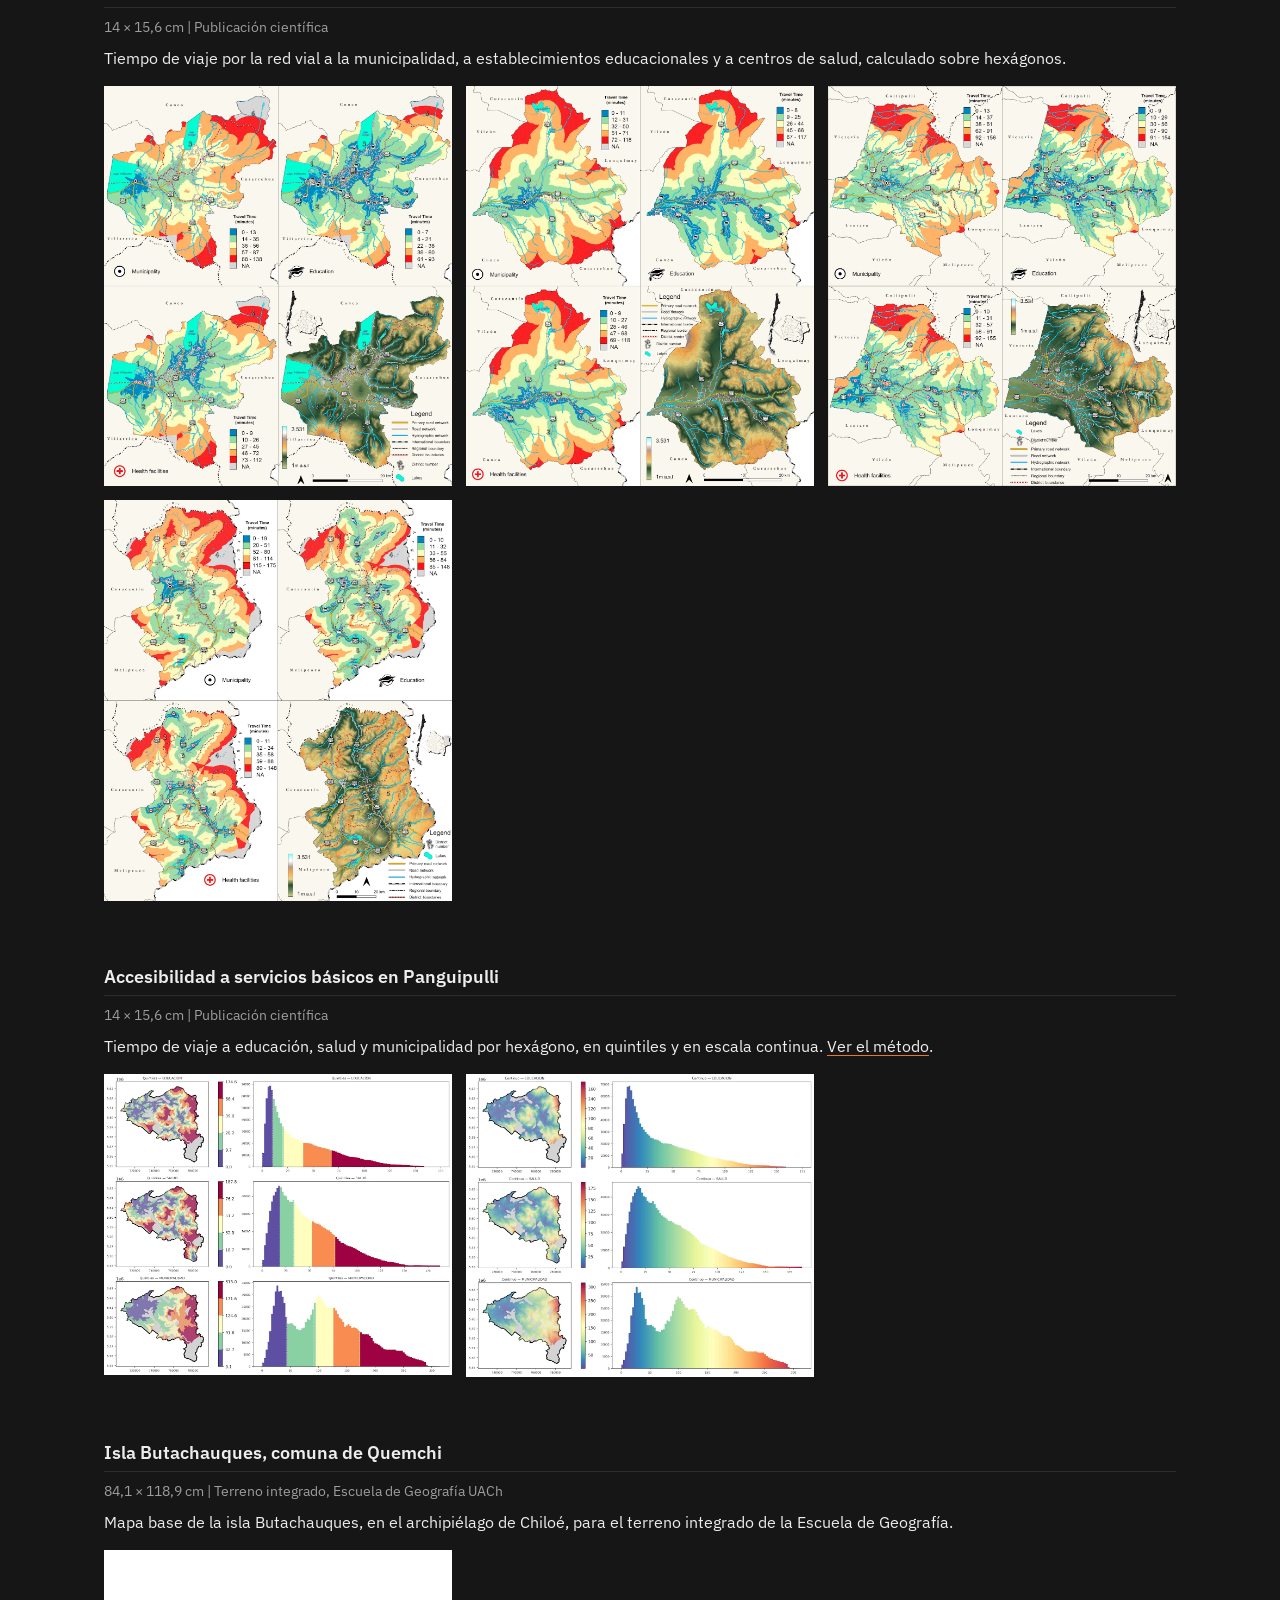
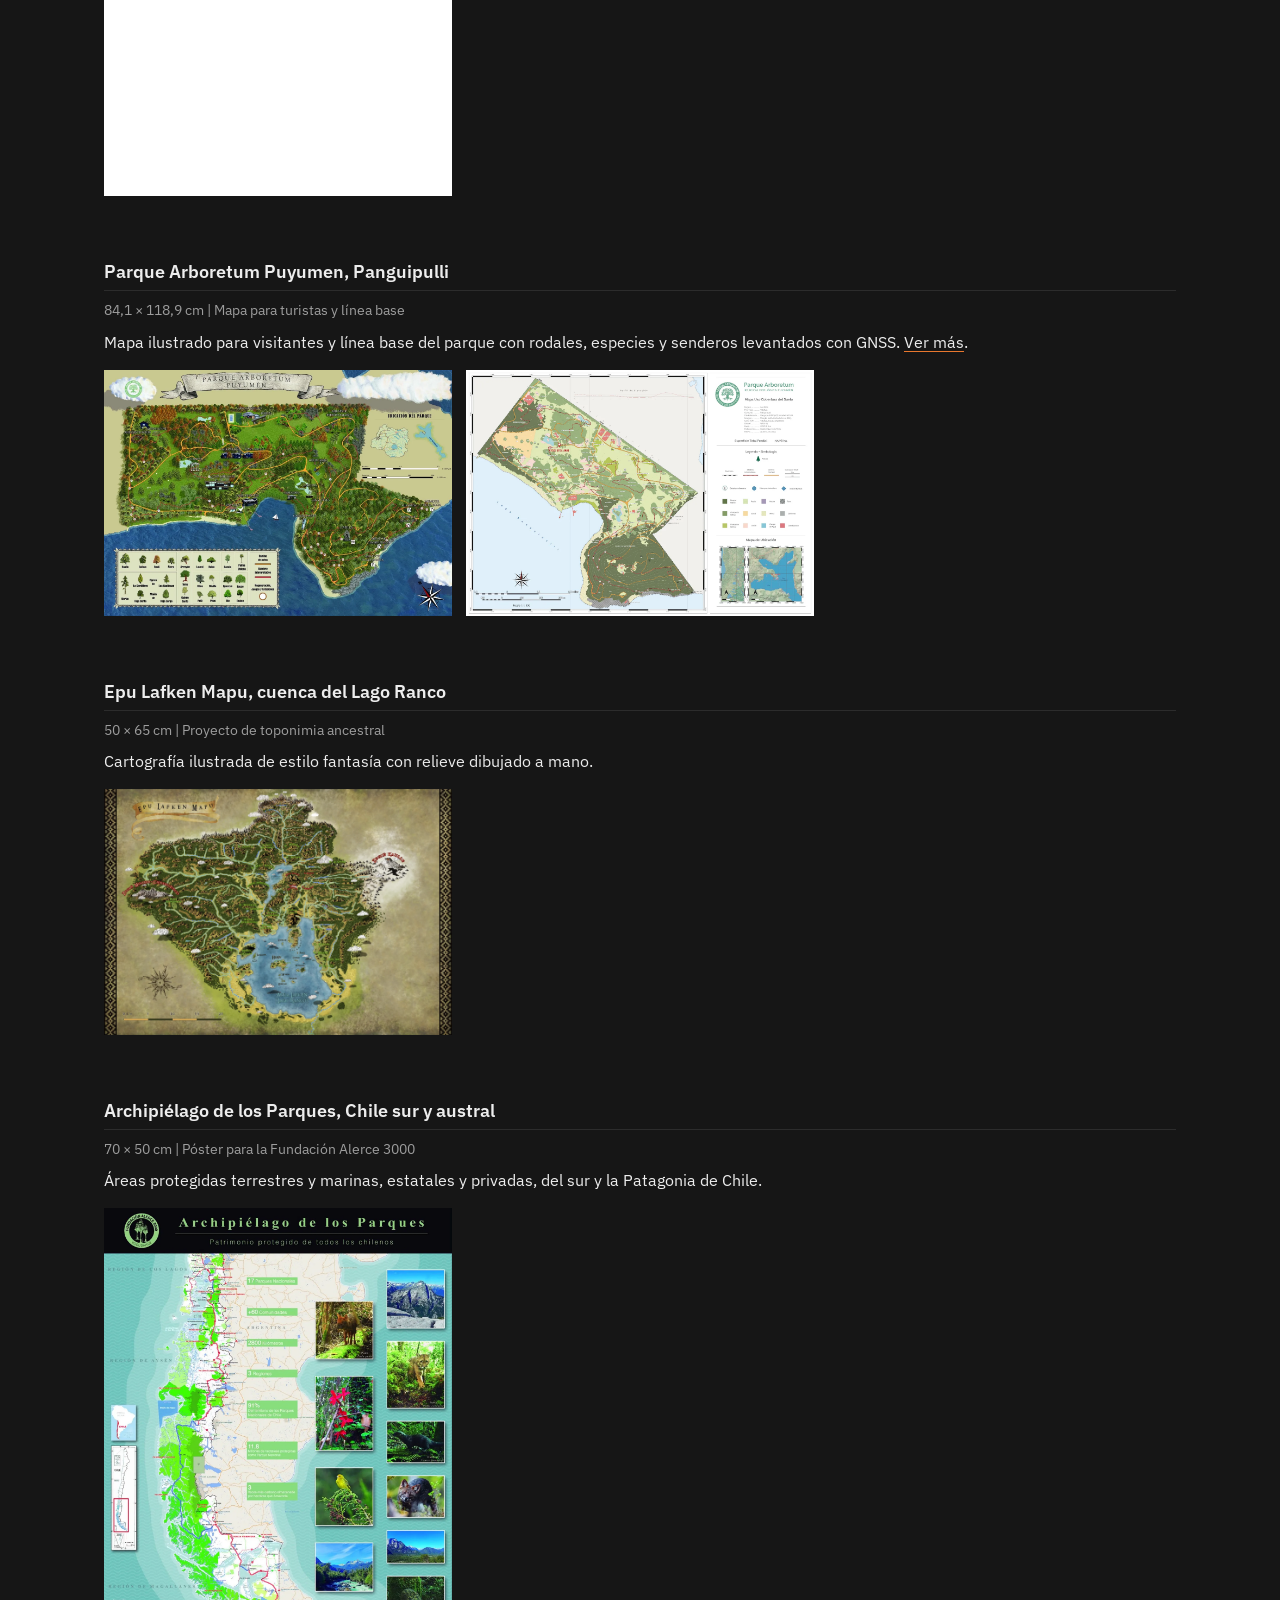
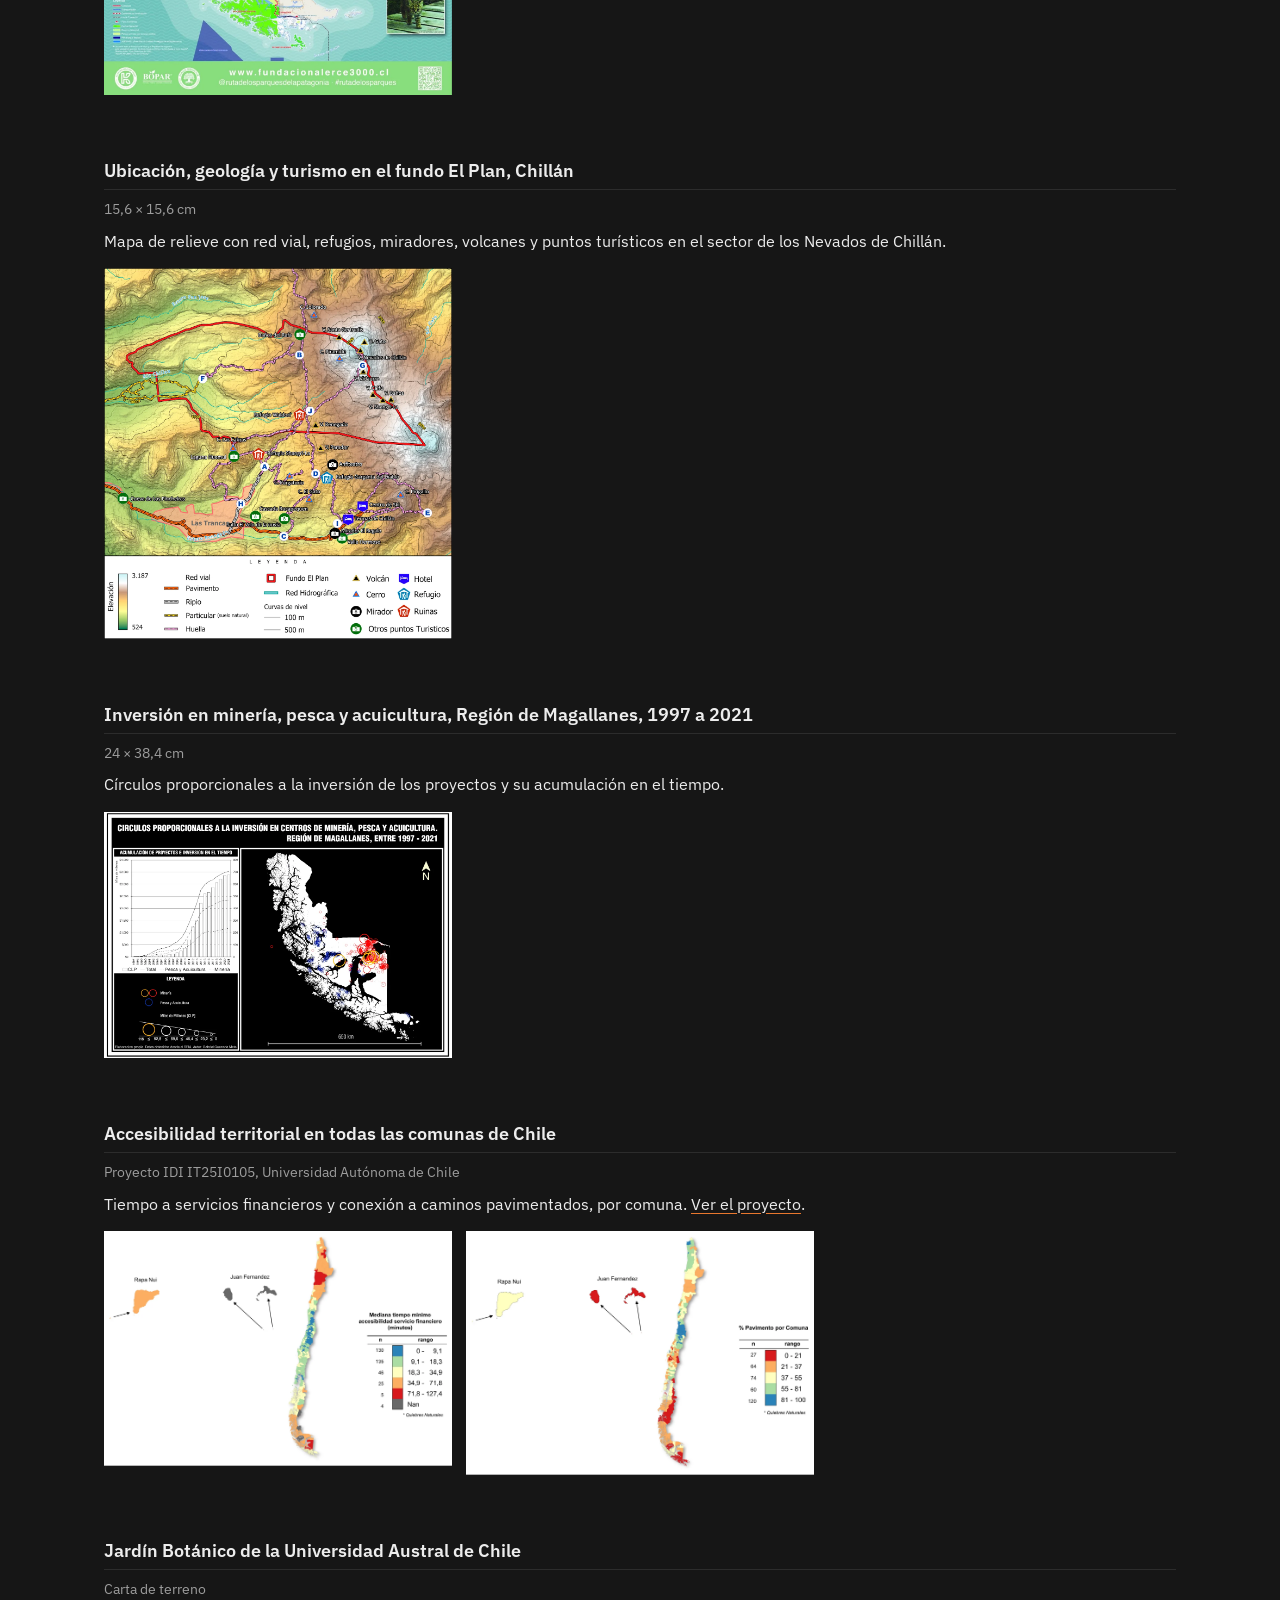
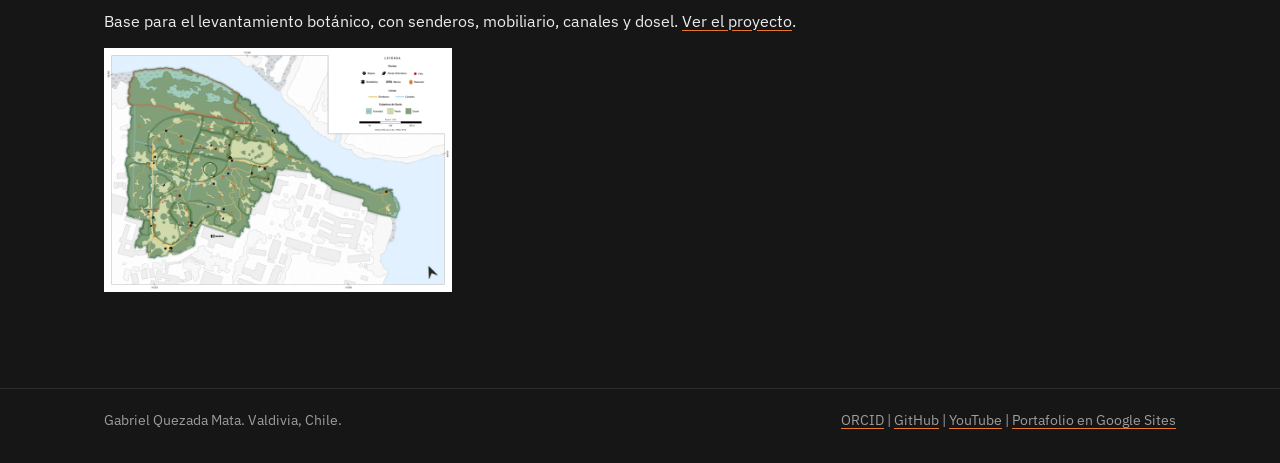
==== commit a466f4b0: "Rediseño sobrio (gris oscuro, naranjo, blanco) y visor de capas en la portada Co-Authored-By: Claude" ====
--- a/cartografia/index.html
+++ b/cartografia/index.html
@@ -18,9 +18,9 @@
 <link rel="icon" href="/favicon.svg" type="image/svg+xml">
 <link rel="icon" href="/favicon.png" type="image/png" sizes="192x192">
 <link rel="apple-touch-icon" href="/apple-touch-icon.png">
-<meta name="theme-color" content="#2e6a4e">
+<meta name="theme-color" content="#161616">
 <link rel="preconnect" href="https://fonts.googleapis.com"><link rel="preconnect" href="https://fonts.gstatic.com" crossorigin>
-<link href="https://fonts.googleapis.com/css2?family=Fraunces:opsz,wght@9..144,500;9..144,600&display=swap" rel="stylesheet">
+<link href="https://fonts.googleapis.com/css2?family=IBM+Plex+Sans:wght@400;600&display=swap" rel="stylesheet">
 <link rel="stylesheet" href="/assets/estilo.css">
 
 <script type="application/ld+json">
@@ -334,19 +334,17 @@
 <body>
 <a class="saltar" href="#contenido">Saltar al contenido</a>
 <header class="cabecera"><div class="envoltura">
-<a class="marca" href="/"><svg viewBox="0 0 32 32" aria-hidden="true"><circle cx="16" cy="16" r="15" fill="var(--acento)"/><path d="M5 19c4-5 7-1 11-5s7-3 11 0M7 24c4-3 7 0 10-3s6-2 9 0M8 12c3-3 6-1 9-3s5-2 7 0" fill="none" stroke="var(--papel)" stroke-width="1.6" stroke-linecap="round"/></svg><span>Gabriel Quezada Mata</span></a>
-<nav class="nav" aria-label="Principal"><a href="/">Inicio</a><a href="/proyectos/">Proyectos</a><a href="/cartografia/" aria-current=page>Mapas</a><a href="/publicaciones/">Publicaciones</a><a href="/cv/">CV</a><a href="/#contacto">Contacto</a><a href="/en/">English</a></nav>
+<a class="marca" href="/">Gabriel Quezada Mata <span>| geógrafo</span></a>
+<nav class="nav" aria-label="Principal"><a href="/proyectos/">Proyectos</a><a href="/cartografia/" aria-current=page>Mapas</a><a href="/publicaciones/">Publicaciones</a><a href="/cv/">CV</a><a href="/#contacto">Contacto</a><a href="/en/">English</a></nav>
 </div></header>
 <main id="contenido">
-<nav class="migas envoltura" aria-label="Ruta"><a href="/">Inicio</a> / Portafolio cartográfico</nav>
-<section><div class="envoltura">
+<div class="envoltura pagina">
 <h1>Portafolio cartográfico</h1>
-<p class="subtitulo">Mapas de Gabriel Quezada Mata, geógrafo: cartografía para publicaciones científicas, terreno, fundaciones y proyectos culturales en el sur de Chile.</p>
-<article class="mapa-ficha"><h2>Clasificación supervisada de la comuna de Valdivia, 2016 y 2024</h2><p class="meta">15,6 × 15,6 cm | Publicación científica</p><p>Zonas Climáticas Locales de Valdivia clasificadas con Random Forest sobre Sentinel-1, Sentinel-2 y ALOS PALSAR. <a href="/publicaciones/cambio-cobertura-suelo-valdivia-2016-2024/">Ver el artículo</a>.</p><div class="galeria"><a href="/img/valdivia-zonas-climaticas-locales-2016.webp"><img src="/img/valdivia-zonas-climaticas-locales-2016.webp" alt="Mapa de Zonas Climáticas Locales de Valdivia en 2016" width="1280" height="1352" loading="lazy" decoding="async"></a><a href="/img/valdivia-zonas-climaticas-locales-2024-mapa.webp"><img src="/img/valdivia-zonas-climaticas-locales-2024-mapa.webp" alt="Mapa de Zonas Climáticas Locales de Valdivia en 2024" width="1280" height="1352" loading="lazy" decoding="async"></a></div></article><article class="mapa-ficha"><h2>Estudio hídrico de la comuna de Calbuco</h2><p class="meta">14 × 15,6 cm | Publicación científica</p><p>Lugares visitados en terreno, usos de suelo y derechos de agua, espacios costeros marinos de pueblos originarios (ECMPO), áreas de manejo (AMERB) y proyectos de pesca y acuicultura.</p><div class="galeria"><a href="/img/calbuco-lugares-visitados.webp"><img src="/img/calbuco-lugares-visitados.webp" alt="Mapa de los lugares visitados en terreno en la comuna de Calbuco" width="1280" height="1149" loading="lazy" decoding="async"></a><a href="/img/calbuco-usos-de-suelo-derechos-de-agua.webp"><img src="/img/calbuco-usos-de-suelo-derechos-de-agua.webp" alt="Mapa de usos de suelo y derechos de agua en Calbuco" width="1280" height="1149" loading="lazy" decoding="async"></a><a href="/img/calbuco-ecmpo-amerb.webp"><img src="/img/calbuco-ecmpo-amerb.webp" alt="Mapa de zonas ECMPO y AMERB en Calbuco" width="1280" height="1149" loading="lazy" decoding="async"></a><a href="/img/calbuco-pesca-acuicultura.webp"><img src="/img/calbuco-pesca-acuicultura.webp" alt="Mapa de proyectos de pesca y acuicultura en Calbuco" width="1280" height="1149" loading="lazy" decoding="async"></a></div></article><article class="mapa-ficha"><h2>Accesibilidad a servicios básicos en comunas de montaña de La Araucanía</h2><p class="meta">14 × 15,6 cm | Publicación científica</p><p>Tiempo de viaje por la red vial a la municipalidad, a establecimientos educacionales y a centros de salud, calculado sobre hexágonos.</p><div class="galeria"><a href="/img/accesibilidad-araucania-montana-1.webp"><img src="/img/accesibilidad-araucania-montana-1.webp" alt="Mapas de tiempo de viaje a servicios básicos en una comuna de montaña de La Araucanía (1)" width="1280" height="1473" loading="lazy" decoding="async"></a><a href="/img/accesibilidad-araucania-montana-2.webp"><img src="/img/accesibilidad-araucania-montana-2.webp" alt="Mapas de tiempo de viaje a servicios básicos en una comuna de montaña de La Araucanía (2)" width="1280" height="1473" loading="lazy" decoding="async"></a><a href="/img/accesibilidad-araucania-montana-3.webp"><img src="/img/accesibilidad-araucania-montana-3.webp" alt="Mapas de tiempo de viaje a servicios básicos en una comuna de montaña de La Araucanía (3)" width="1280" height="1473" loading="lazy" decoding="async"></a><a href="/img/accesibilidad-araucania-montana-4.webp"><img src="/img/accesibilidad-araucania-montana-4.webp" alt="Mapas de tiempo de viaje a servicios básicos en una comuna de montaña de La Araucanía (4)" width="1280" height="1473" loading="lazy" decoding="async"></a></div></article><article class="mapa-ficha"><h2>Accesibilidad a servicios básicos en Panguipulli</h2><p class="meta">14 × 15,6 cm | Publicación científica</p><p>Tiempo de viaje a educación, salud y municipalidad por hexágono, en quintiles y en escala continua. <a href="/proyectos/accesibilidad-territorial/">Ver el método</a>.</p><div class="galeria"><a href="/img/accesibilidad-panguipulli-quintiles.webp"><img src="/img/accesibilidad-panguipulli-quintiles.webp" alt="Mapas de accesibilidad a servicios básicos en Panguipulli por quintiles" width="1280" height="1109" loading="lazy" decoding="async"></a><a href="/img/accesibilidad-panguipulli-continuo.webp"><img src="/img/accesibilidad-panguipulli-continuo.webp" alt="Mapas de accesibilidad a servicios básicos en Panguipulli en escala continua" width="1280" height="1114" loading="lazy" decoding="async"></a></div></article><article class="mapa-ficha"><h2>Isla Butachauques, comuna de Quemchi</h2><p class="meta">84,1 × 118,9 cm | Terreno integrado, Escuela de Geografía UACh</p><p>Mapa base de la isla Butachauques, en el archipiélago de Chiloé, para el terreno integrado de la Escuela de Geografía.</p><div class="galeria"><a href="/img/isla-butachauques-quemchi.webp"><img src="/img/isla-butachauques-quemchi.webp" alt="Mapa de la isla Butachauques en la comuna de Quemchi, Chiloé" width="1280" height="906" loading="lazy" decoding="async"></a></div></article><article class="mapa-ficha"><h2>Parque Arboretum Puyumen, Panguipulli</h2><p class="meta">84,1 × 118,9 cm | Mapa para turistas y línea base</p><p>Mapa ilustrado para visitantes y línea base del parque con rodales, especies y senderos levantados con GNSS. <a href="/proyectos/cartografia-ilustrada/">Ver más</a>.</p><div class="galeria"><a href="/img/parque-arboretum-puyumen-mapa-ilustrado.webp"><img src="/img/parque-arboretum-puyumen-mapa-ilustrado.webp" alt="Mapa ilustrado para turistas del Parque Arboretum Puyumen" width="1280" height="906" loading="lazy" decoding="async"></a><a href="/img/parque-arboretum-linea-base.webp"><img src="/img/parque-arboretum-linea-base.webp" alt="Mapa de línea base del Parque Arboretum en Panguipulli" width="1280" height="906" loading="lazy" decoding="async"></a></div></article><article class="mapa-ficha"><h2>Epu Lafken Mapu, cuenca del Lago Ranco</h2><p class="meta">50 × 65 cm | Proyecto de toponimia ancestral</p><p>Cartografía ilustrada de estilo fantasía con relieve dibujado a mano.</p><div class="galeria"><a href="/img/epu-lafken-mapu-mapa-ilustrado.webp"><img src="/img/epu-lafken-mapu-mapa-ilustrado.webp" alt="Mapa ilustrado Epu Lafken Mapu de la cuenca del Lago Ranco" width="1600" height="1129" loading="lazy" decoding="async"></a></div></article><article class="mapa-ficha"><h2>Archipiélago de los Parques, Chile sur y austral</h2><p class="meta">70 × 50 cm | Póster para la Fundación Alerce 3000</p><p>Áreas protegidas terrestres y marinas, estatales y privadas, del sur y la Patagonia de Chile.</p><div class="galeria"><a href="/img/archipielago-de-los-parques-poster.webp"><img src="/img/archipielago-de-los-parques-poster.webp" alt="Póster Archipiélago de los Parques de la Fundación Alerce 3000" width="1280" height="1792" loading="lazy" decoding="async"></a></div></article><article class="mapa-ficha"><h2>Ubicación, geología y turismo en el fundo El Plan, Chillán</h2><p class="meta">15,6 × 15,6 cm</p><p>Mapa de relieve con red vial, refugios, miradores, volcanes y puntos turísticos en el sector de los Nevados de Chillán.</p><div class="galeria"><a href="/img/fundo-el-plan-chillan-turismo.webp"><img src="/img/fundo-el-plan-chillan-turismo.webp" alt="Mapa de relieve y turismo del fundo El Plan en Chillán" width="1280" height="1363" loading="lazy" decoding="async"></a></div></article><article class="mapa-ficha"><h2>Inversión en minería, pesca y acuicultura, Región de Magallanes, 1997 a 2021</h2><p class="meta">24 × 38,4 cm</p><p>Círculos proporcionales a la inversión de los proyectos y su acumulación en el tiempo.</p><div class="galeria"><a href="/img/magallanes-inversion-mineria-acuicultura.webp"><img src="/img/magallanes-inversion-mineria-acuicultura.webp" alt="Mapa de círculos proporcionales de inversión en minería y acuicultura en Magallanes" width="1280" height="905" loading="lazy" decoding="async"></a></div></article><article class="mapa-ficha"><h2>Accesibilidad territorial en todas las comunas de Chile</h2><p class="meta">Proyecto IDI IT25I0105, Universidad Autónoma de Chile</p><p>Tiempo a servicios financieros y conexión a caminos pavimentados, por comuna. <a href="/proyectos/accesibilidad-territorial/">Ver el proyecto</a>.</p><div class="galeria"><a href="/img/accesibilidad-servicio-financiero-chile.webp"><img src="/img/accesibilidad-servicio-financiero-chile.webp" alt="Mapa de Chile del tiempo de acceso a servicios financieros por comuna" width="1600" height="1079" loading="lazy" decoding="async"></a><a href="/img/pavimento-por-comuna-chile.webp"><img src="/img/pavimento-por-comuna-chile.webp" alt="Mapa de Chile de conexión a caminos pavimentados por comuna" width="1600" height="1121" loading="lazy" decoding="async"></a></div></article><article class="mapa-ficha"><h2>Jardín Botánico de la Universidad Austral de Chile</h2><p class="meta">Carta de terreno</p><p>Base para el levantamiento botánico, con senderos, mobiliario, canales y dosel. <a href="/proyectos/jardin-botanico-uach/">Ver el proyecto</a>.</p><div class="galeria"><a href="/img/jardin-botanico-uach-carta-terreno.webp"><img src="/img/jardin-botanico-uach-carta-terreno.webp" alt="Carta de terreno del Jardín Botánico de la Universidad Austral de Chile" width="1600" height="1120" loading="lazy" decoding="async"></a></div></article>
-</div></section>
+<section class="mapa-ficha"><h2>Clasificación supervisada de la comuna de Valdivia, 2016 y 2024</h2><p class="meta">15,6 × 15,6 cm | Publicación científica</p><p>Zonas Climáticas Locales de Valdivia clasificadas con Random Forest sobre Sentinel-1, Sentinel-2 y ALOS PALSAR. <a href="/publicaciones/cambio-cobertura-suelo-valdivia-2016-2024/">Ver el artículo</a>.</p><div class="galeria"><a href="/img/valdivia-zonas-climaticas-locales-2016.webp"><img src="/img/valdivia-zonas-climaticas-locales-2016.webp" alt="Mapa de Zonas Climáticas Locales de Valdivia en 2016" width="1280" height="1352" loading="lazy" decoding="async"></a><a href="/img/valdivia-zonas-climaticas-locales-2024-mapa.webp"><img src="/img/valdivia-zonas-climaticas-locales-2024-mapa.webp" alt="Mapa de Zonas Climáticas Locales de Valdivia en 2024" width="1280" height="1352" loading="lazy" decoding="async"></a></div></section><section class="mapa-ficha"><h2>Estudio hídrico de la comuna de Calbuco</h2><p class="meta">14 × 15,6 cm | Publicación científica</p><p>Lugares visitados en terreno, usos de suelo y derechos de agua, espacios costeros marinos de pueblos originarios (ECMPO), áreas de manejo (AMERB) y proyectos de pesca y acuicultura.</p><div class="galeria"><a href="/img/calbuco-lugares-visitados.webp"><img src="/img/calbuco-lugares-visitados.webp" alt="Mapa de los lugares visitados en terreno en la comuna de Calbuco" width="1280" height="1149" loading="lazy" decoding="async"></a><a href="/img/calbuco-usos-de-suelo-derechos-de-agua.webp"><img src="/img/calbuco-usos-de-suelo-derechos-de-agua.webp" alt="Mapa de usos de suelo y derechos de agua en Calbuco" width="1280" height="1149" loading="lazy" decoding="async"></a><a href="/img/calbuco-ecmpo-amerb.webp"><img src="/img/calbuco-ecmpo-amerb.webp" alt="Mapa de zonas ECMPO y AMERB en Calbuco" width="1280" height="1149" loading="lazy" decoding="async"></a><a href="/img/calbuco-pesca-acuicultura.webp"><img src="/img/calbuco-pesca-acuicultura.webp" alt="Mapa de proyectos de pesca y acuicultura en Calbuco" width="1280" height="1149" loading="lazy" decoding="async"></a></div></section><section class="mapa-ficha"><h2>Accesibilidad a servicios básicos en comunas de montaña de La Araucanía</h2><p class="meta">14 × 15,6 cm | Publicación científica</p><p>Tiempo de viaje por la red vial a la municipalidad, a establecimientos educacionales y a centros de salud, calculado sobre hexágonos.</p><div class="galeria"><a href="/img/accesibilidad-araucania-montana-1.webp"><img src="/img/accesibilidad-araucania-montana-1.webp" alt="Mapas de tiempo de viaje a servicios básicos en una comuna de montaña de La Araucanía (1)" width="1280" height="1473" loading="lazy" decoding="async"></a><a href="/img/accesibilidad-araucania-montana-2.webp"><img src="/img/accesibilidad-araucania-montana-2.webp" alt="Mapas de tiempo de viaje a servicios básicos en una comuna de montaña de La Araucanía (2)" width="1280" height="1473" loading="lazy" decoding="async"></a><a href="/img/accesibilidad-araucania-montana-3.webp"><img src="/img/accesibilidad-araucania-montana-3.webp" alt="Mapas de tiempo de viaje a servicios básicos en una comuna de montaña de La Araucanía (3)" width="1280" height="1473" loading="lazy" decoding="async"></a><a href="/img/accesibilidad-araucania-montana-4.webp"><img src="/img/accesibilidad-araucania-montana-4.webp" alt="Mapas de tiempo de viaje a servicios básicos en una comuna de montaña de La Araucanía (4)" width="1280" height="1473" loading="lazy" decoding="async"></a></div></section><section class="mapa-ficha"><h2>Accesibilidad a servicios básicos en Panguipulli</h2><p class="meta">14 × 15,6 cm | Publicación científica</p><p>Tiempo de viaje a educación, salud y municipalidad por hexágono, en quintiles y en escala continua. <a href="/proyectos/accesibilidad-territorial/">Ver el método</a>.</p><div class="galeria"><a href="/img/accesibilidad-panguipulli-quintiles.webp"><img src="/img/accesibilidad-panguipulli-quintiles.webp" alt="Mapas de accesibilidad a servicios básicos en Panguipulli por quintiles" width="1280" height="1109" loading="lazy" decoding="async"></a><a href="/img/accesibilidad-panguipulli-continuo.webp"><img src="/img/accesibilidad-panguipulli-continuo.webp" alt="Mapas de accesibilidad a servicios básicos en Panguipulli en escala continua" width="1280" height="1114" loading="lazy" decoding="async"></a></div></section><section class="mapa-ficha"><h2>Isla Butachauques, comuna de Quemchi</h2><p class="meta">84,1 × 118,9 cm | Terreno integrado, Escuela de Geografía UACh</p><p>Mapa base de la isla Butachauques, en el archipiélago de Chiloé, para el terreno integrado de la Escuela de Geografía.</p><div class="galeria"><a href="/img/isla-butachauques-quemchi.webp"><img src="/img/isla-butachauques-quemchi.webp" alt="Mapa de la isla Butachauques en la comuna de Quemchi, Chiloé" width="1280" height="906" loading="lazy" decoding="async"></a></div></section><section class="mapa-ficha"><h2>Parque Arboretum Puyumen, Panguipulli</h2><p class="meta">84,1 × 118,9 cm | Mapa para turistas y línea base</p><p>Mapa ilustrado para visitantes y línea base del parque con rodales, especies y senderos levantados con GNSS. <a href="/proyectos/cartografia-ilustrada/">Ver más</a>.</p><div class="galeria"><a href="/img/parque-arboretum-puyumen-mapa-ilustrado.webp"><img src="/img/parque-arboretum-puyumen-mapa-ilustrado.webp" alt="Mapa ilustrado para turistas del Parque Arboretum Puyumen" width="1280" height="906" loading="lazy" decoding="async"></a><a href="/img/parque-arboretum-linea-base.webp"><img src="/img/parque-arboretum-linea-base.webp" alt="Mapa de línea base del Parque Arboretum en Panguipulli" width="1280" height="906" loading="lazy" decoding="async"></a></div></section><section class="mapa-ficha"><h2>Epu Lafken Mapu, cuenca del Lago Ranco</h2><p class="meta">50 × 65 cm | Proyecto de toponimia ancestral</p><p>Cartografía ilustrada de estilo fantasía con relieve dibujado a mano.</p><div class="galeria"><a href="/img/epu-lafken-mapu-mapa-ilustrado.webp"><img src="/img/epu-lafken-mapu-mapa-ilustrado.webp" alt="Mapa ilustrado Epu Lafken Mapu de la cuenca del Lago Ranco" width="1600" height="1129" loading="lazy" decoding="async"></a></div></section><section class="mapa-ficha"><h2>Archipiélago de los Parques, Chile sur y austral</h2><p class="meta">70 × 50 cm | Póster para la Fundación Alerce 3000</p><p>Áreas protegidas terrestres y marinas, estatales y privadas, del sur y la Patagonia de Chile.</p><div class="galeria"><a href="/img/archipielago-de-los-parques-poster.webp"><img src="/img/archipielago-de-los-parques-poster.webp" alt="Póster Archipiélago de los Parques de la Fundación Alerce 3000" width="1280" height="1792" loading="lazy" decoding="async"></a></div></section><section class="mapa-ficha"><h2>Ubicación, geología y turismo en el fundo El Plan, Chillán</h2><p class="meta">15,6 × 15,6 cm</p><p>Mapa de relieve con red vial, refugios, miradores, volcanes y puntos turísticos en el sector de los Nevados de Chillán.</p><div class="galeria"><a href="/img/fundo-el-plan-chillan-turismo.webp"><img src="/img/fundo-el-plan-chillan-turismo.webp" alt="Mapa de relieve y turismo del fundo El Plan en Chillán" width="1280" height="1363" loading="lazy" decoding="async"></a></div></section><section class="mapa-ficha"><h2>Inversión en minería, pesca y acuicultura, Región de Magallanes, 1997 a 2021</h2><p class="meta">24 × 38,4 cm</p><p>Círculos proporcionales a la inversión de los proyectos y su acumulación en el tiempo.</p><div class="galeria"><a href="/img/magallanes-inversion-mineria-acuicultura.webp"><img src="/img/magallanes-inversion-mineria-acuicultura.webp" alt="Mapa de círculos proporcionales de inversión en minería y acuicultura en Magallanes" width="1280" height="905" loading="lazy" decoding="async"></a></div></section><section class="mapa-ficha"><h2>Accesibilidad territorial en todas las comunas de Chile</h2><p class="meta">Proyecto IDI IT25I0105, Universidad Autónoma de Chile</p><p>Tiempo a servicios financieros y conexión a caminos pavimentados, por comuna. <a href="/proyectos/accesibilidad-territorial/">Ver el proyecto</a>.</p><div class="galeria"><a href="/img/accesibilidad-servicio-financiero-chile.webp"><img src="/img/accesibilidad-servicio-financiero-chile.webp" alt="Mapa de Chile del tiempo de acceso a servicios financieros por comuna" width="1600" height="1079" loading="lazy" decoding="async"></a><a href="/img/pavimento-por-comuna-chile.webp"><img src="/img/pavimento-por-comuna-chile.webp" alt="Mapa de Chile de conexión a caminos pavimentados por comuna" width="1600" height="1121" loading="lazy" decoding="async"></a></div></section><section class="mapa-ficha"><h2>Jardín Botánico de la Universidad Austral de Chile</h2><p class="meta">Carta de terreno</p><p>Base para el levantamiento botánico, con senderos, mobiliario, canales y dosel. <a href="/proyectos/jardin-botanico-uach/">Ver el proyecto</a>.</p><div class="galeria"><a href="/img/jardin-botanico-uach-carta-terreno.webp"><img src="/img/jardin-botanico-uach-carta-terreno.webp" alt="Carta de terreno del Jardín Botánico de la Universidad Austral de Chile" width="1600" height="1120" loading="lazy" decoding="async"></a></div></section>
+</div>
 </main>
 <footer class="pie"><div class="envoltura">
-<span>© 2026 Gabriel Quezada Mata, geógrafo. Valdivia, Chile.</span>
+<span>Gabriel Quezada Mata. Valdivia, Chile.</span>
 <span><a href="https://orcid.org/0000-0003-1365-8584" rel="me">ORCID</a> | <a href="https://github.com/Geobriel" rel="me">GitHub</a> | <a href="https://www.youtube.com/@trapanautica" rel="me">YouTube</a> | <a href="https://sites.google.com/view/gabrielquezada/p%C3%A1gina-principal" rel="me">Portafolio en Google Sites</a></span>
 </div></footer>
 </body>
--- a/assets/estilo.css
+++ b/assets/estilo.css
@@ -1,108 +1,103 @@
 :root{
-  --papel:#f5f2ea;--papel-2:#ebe6da;--tinta:#1c2622;--tinta-2:#4a5650;--linea:#d6cfbf;
-  --acento:#2e6a4e;--acento-2:#b5652b;--tarjeta:#fffdf8;--sombra:0 1px 2px rgba(28,38,34,.06),0 6px 24px rgba(28,38,34,.06);
-  --serif:"Fraunces",Georgia,"Times New Roman",serif;--sans:system-ui,-apple-system,"Segoe UI",Roboto,"Helvetica Neue",Arial,sans-serif;
-  --ancho:1080px;color-scheme:light
+  --fondo:#161616;--fondo-2:#1e1e1e;--texto:#ededed;--texto-2:#9d9d9d;--linea:#2c2c2c;--naranjo:#e8772e;
+  --letra:"IBM Plex Sans",system-ui,-apple-system,"Segoe UI",Roboto,Arial,sans-serif;
+  --ancho:1120px;color-scheme:dark
 }
-@media (prefers-color-scheme:dark){:root:not([data-theme="light"]){
-  --papel:#131916;--papel-2:#1a221e;--tinta:#e9e5da;--tinta-2:#a9b2ab;--linea:#2c3631;
-  --acento:#7fc3a0;--acento-2:#e3a06b;--tarjeta:#18201c;--sombra:0 1px 2px rgba(0,0,0,.3);color-scheme:dark}}
-*{box-sizing:border-box}
+*{box-sizing:border-box;border-radius:0}
 html{-webkit-text-size-adjust:100%}
-body{margin:0;background:var(--papel);color:var(--tinta);font:17px/1.65 var(--sans)}
+body{margin:0;background:var(--fondo);color:var(--texto);font:16px/1.6 var(--letra)}
 img{max-width:100%;height:auto;display:block}
-a{color:var(--acento);text-underline-offset:3px}
-a:hover{color:var(--acento-2)}
-.envoltura{max-width:var(--ancho);margin:0 auto;padding:0 20px}
-.saltar{position:absolute;left:-999px}.saltar:focus{left:12px;top:12px;background:var(--tarjeta);padding:8px 12px;z-index:9}
+a{color:var(--texto);text-decoration:underline;text-decoration-color:var(--naranjo);text-underline-offset:3px}
+a:hover{color:var(--naranjo)}
+h1,h2,h3{font-weight:600;line-height:1.2;margin:0}
+h1{font-size:1.9rem;margin-bottom:24px}
+h2{font-size:1.15rem;margin:48px 0 16px;padding-bottom:8px;border-bottom:1px solid var(--linea)}
+h3{font-size:1rem}
+p{margin:0 0 14px}
+.envoltura{max-width:var(--ancho);margin:0 auto;padding:0 24px}
+.saltar{position:absolute;left:-999px}.saltar:focus{left:12px;top:12px;background:var(--fondo);padding:8px;z-index:9}
 
-/* cabecera */
-.cabecera{border-bottom:1px solid var(--linea);background:color-mix(in srgb,var(--papel) 92%,transparent);position:sticky;top:0;z-index:5;backdrop-filter:blur(6px)}
-.cabecera .envoltura{display:flex;align-items:center;justify-content:space-between;gap:16px;min-height:60px;flex-wrap:wrap}
-.marca{font-family:var(--serif);font-weight:600;font-size:1.1rem;color:var(--tinta);text-decoration:none;display:flex;align-items:center;gap:10px}
-.marca svg{width:28px;height:28px}
-.nav{display:flex;gap:4px 18px;flex-wrap:wrap;font-size:.95rem}
-.nav a{color:var(--tinta-2);text-decoration:none;padding:4px 0}
-.nav a:hover,.nav a[aria-current]{color:var(--acento)}
+/* cabecera y pie */
+.cabecera{border-bottom:1px solid var(--linea)}
+.cabecera .envoltura{display:flex;justify-content:space-between;align-items:baseline;gap:8px 24px;flex-wrap:wrap;padding-top:16px;padding-bottom:14px}
+.marca{font-weight:600;text-decoration:none;font-size:1.05rem}
+.marca span{color:var(--texto-2);font-weight:400}
+.nav{display:flex;gap:4px 20px;flex-wrap:wrap;font-size:.95rem}
+.nav a{text-decoration:none;color:var(--texto-2)}
+.nav a:hover,.nav a[aria-current]{color:var(--naranjo)}
+.pie{border-top:1px solid var(--linea);margin-top:64px;padding:20px 0 32px;font-size:.88rem;color:var(--texto-2)}
+.pie .envoltura{display:flex;justify-content:space-between;gap:8px 24px;flex-wrap:wrap}
+.pie a{color:var(--texto-2)}
+main{padding-bottom:8px}
+.pagina{padding-top:40px}
 
-/* portada */
-.portada{position:relative;overflow:hidden;border-bottom:1px solid var(--linea)}
-.portada .curvas{position:absolute;inset:0;width:100%;height:100%;color:var(--linea);opacity:.9;pointer-events:none}
-.portada .envoltura{position:relative;display:grid;grid-template-columns:1.25fr 1fr;gap:48px;align-items:center;padding-top:64px;padding-bottom:64px}
-.antetitulo{font-size:.8rem;letter-spacing:.14em;text-transform:uppercase;color:var(--acento);font-weight:600;margin:0 0 10px}
-h1,h2,h3{font-family:var(--serif);font-weight:600;line-height:1.15;letter-spacing:-.01em}
-h1{font-size:clamp(2.3rem,5.4vw,3.6rem);margin:0 0 14px}
-.subtitulo{font-size:1.2rem;color:var(--tinta-2);margin:0 0 22px;max-width:36em}
-.botones{display:flex;gap:12px;flex-wrap:wrap}
-.boton{display:inline-block;padding:10px 18px;border-radius:999px;border:1px solid var(--acento);color:var(--acento);text-decoration:none;font-weight:600;font-size:.95rem}
-.boton.lleno{background:var(--acento);color:var(--papel)}
-.boton:hover{filter:brightness(1.08);color:inherit}
-.boton.lleno:hover{color:var(--papel)}
-.figura-portada{margin:0;border-radius:14px;overflow:hidden;box-shadow:var(--sombra);border:1px solid var(--linea)}
-.figura-portada figcaption,figure figcaption{font-size:.82rem;color:var(--tinta-2);padding:8px 2px 0}
-.figura-portada figcaption{padding:8px 12px;background:var(--tarjeta)}
-.figura-portada.retrato{max-width:380px;justify-self:center;border-radius:18px}
-.galeria{display:grid;grid-template-columns:repeat(auto-fill,minmax(280px,1fr));gap:18px;margin:18px 0 8px}
+/* visor de mapas */
+.visor{display:grid;grid-template-columns:1fr 290px;border-bottom:1px solid var(--linea);height:min(78vh,760px);min-height:480px}
+#mapa{height:100%;background:#0f0f0f}
+.panel{border-left:1px solid var(--linea);overflow-y:auto;padding:16px 18px;font-size:.9rem}
+.panel fieldset{border:0;padding:0;margin:0 0 16px}
+.panel legend{font-weight:600;padding:0;margin-bottom:6px;color:var(--texto)}
+.panel label{display:flex;gap:8px;align-items:center;color:var(--texto-2);cursor:pointer;padding:2px 0}
+.panel label:hover{color:var(--texto)}
+.panel input{accent-color:var(--naranjo);margin:0}
+.panel select{width:100%;background:var(--fondo-2);color:var(--texto);border:1px solid var(--linea);padding:5px 6px;font:inherit}
+.panel .nota{color:var(--texto-2);font-size:.8rem;margin:4px 0 0}
+#leyenda p{font-weight:600;margin:14px 0 4px;color:var(--texto)}
+#leyenda ul{list-style:none;padding:0;margin:0;color:var(--texto-2);font-size:.82rem}
+#leyenda i{display:inline-block;width:12px;height:12px;margin-right:8px;vertical-align:-1px}
+.maplibregl-popup-content{background:var(--fondo);color:var(--texto);border:1px solid var(--linea);padding:10px 12px;font:14px/1.5 var(--letra)}
+.maplibregl-popup-content ul{margin:6px 0 0;padding-left:16px}
+.maplibregl-popup-tip{border-top-color:var(--linea)!important;border-bottom-color:var(--linea)!important}
+.maplibregl-popup-close-button{color:var(--texto-2);font-size:18px}
+.maplibregl-ctrl-group{border-radius:0!important}
+.maplibregl-ctrl-attrib{background:rgba(22,22,22,.8)!important;color:var(--texto-2)}
+.maplibregl-ctrl-attrib a{color:var(--texto-2)}
+.maplibregl-ctrl-scale{background:rgba(22,22,22,.7);color:var(--texto);border-color:var(--texto-2)}
+
+/* presentación */
+.presentacion{display:grid;grid-template-columns:200px 1fr;gap:32px;padding-top:40px;align-items:start}
+.presentacion img{width:200px;filter:grayscale(.15)}
+.presentacion h1{margin-bottom:6px}
+.presentacion .cargo{color:var(--naranjo);margin-bottom:18px}
+
+/* listas */
+.lista{list-style:none;padding:0;margin:0}
+.lista li{display:grid;grid-template-columns:110px 1fr;gap:4px 20px;padding:12px 0;border-bottom:1px solid var(--linea)}
+.lista .fecha{color:var(--texto-2);font-size:.88rem;padding-top:2px}
+.lista p{margin:2px 0 0;color:var(--texto-2);font-size:.93rem}
+.lista .lugar{color:var(--texto-2);font-size:.9rem;margin:0}
+.enlaces{list-style:none;padding:0;margin:0;display:flex;flex-wrap:wrap;gap:6px 24px}
+
+/* fichas */
+.ficha{max-width:780px}
+.datos{display:grid;grid-template-columns:130px 1fr;gap:4px 20px;margin:0 0 28px;font-size:.93rem}
+.datos dt{color:var(--texto-2)}.datos dd{margin:0}
+.ficha ul{padding-left:20px}.ficha li{margin-bottom:6px}
+figure{margin:28px 0}
+figcaption{color:var(--texto-2);font-size:.85rem;padding-top:8px}
+.referencia{border-left:2px solid var(--naranjo);padding-left:14px}
+table{border-collapse:collapse;width:100%;font-size:.93rem}
+th,td{text-align:left;padding:7px 0;border-bottom:1px solid var(--linea)}
+th{color:var(--texto-2);font-weight:400}
+
+/* galería */
+.mapa-ficha{padding:8px 0 24px}
+.mapa-ficha h2{margin-top:32px}
+.mapa-ficha .meta{color:var(--texto-2);font-size:.88rem;margin:-8px 0 8px}
+.galeria{display:grid;grid-template-columns:repeat(auto-fill,minmax(260px,1fr));gap:14px;margin-top:14px}
 .galeria figure{margin:0}
-.galeria img{border-radius:10px;border:1px solid var(--linea);width:100%;background:#fff}
-.galeria a:hover img{border-color:var(--acento)}
-.mapa-ficha{padding:28px 0;border-top:1px solid var(--linea)}
-.mapa-ficha h2{font-size:1.35rem;margin:0 0 4px}
-.mapa-ficha .meta{color:var(--tinta-2);font-size:.9rem;margin:0 0 8px}
+.galeria img{width:100%;background:#fff}
 
-/* secciones */
-section{padding:56px 0}
-section+section{border-top:1px solid var(--linea)}
-h2{font-size:clamp(1.6rem,3vw,2.1rem);margin:0 0 8px}
-.intro-seccion{color:var(--tinta-2);margin:0 0 28px;max-width:44em}
-.rejilla{display:grid;grid-template-columns:repeat(auto-fill,minmax(300px,1fr));gap:22px}
-.tarjeta{background:var(--tarjeta);border:1px solid var(--linea);border-radius:14px;overflow:hidden;box-shadow:var(--sombra);display:flex;flex-direction:column;text-decoration:none;color:inherit;transition:transform .15s}
-a.tarjeta:hover{transform:translateY(-3px);color:inherit}
-.tarjeta img{aspect-ratio:16/10;object-fit:cover;width:100%;background:var(--papel-2)}
-.tarjeta .cuerpo{padding:16px 18px 18px}
-.tarjeta h3{font-size:1.2rem;margin:0 0 6px}
-.tarjeta p{margin:0;color:var(--tinta-2);font-size:.95rem}
-.etiquetas{display:flex;flex-wrap:wrap;gap:6px;margin-top:12px;padding:0;list-style:none}
-.etiquetas li{font-size:.75rem;padding:2px 9px;border-radius:999px;background:var(--papel-2);color:var(--tinta-2)}
-.areas{display:grid;grid-template-columns:repeat(auto-fit,minmax(230px,1fr));gap:22px;padding:0;list-style:none;margin:0}
-.areas li{border-left:3px solid var(--acento);padding:2px 0 2px 16px}
-.areas strong{display:block;font-family:var(--serif);font-size:1.1rem;margin-bottom:4px}
-.areas span{color:var(--tinta-2);font-size:.95rem}
-
-/* lineas de tiempo */
-.tiempo{list-style:none;padding:0;margin:0;border-left:2px solid var(--linea)}
-.tiempo li{position:relative;padding:0 0 26px 22px}
-.tiempo li::before{content:"";position:absolute;left:-7px;top:8px;width:12px;height:12px;border-radius:50%;background:var(--papel);border:2px solid var(--acento)}
-.tiempo .fecha{font-size:.82rem;color:var(--acento);font-weight:600;letter-spacing:.03em}
-.tiempo h3{font-size:1.1rem;margin:2px 0 2px}
-.tiempo .lugar{color:var(--tinta-2);font-size:.92rem;margin:0 0 6px}
-.tiempo p{margin:0}
-
-/* articulo / ficha */
-.ficha{max-width:760px}
-.ficha h1{font-size:clamp(2rem,4.4vw,2.8rem)}
-.ficha h2{font-size:1.5rem;margin-top:36px}
-.ficha figure{margin:28px 0}
-.ficha figure img{border-radius:10px;border:1px solid var(--linea)}
-.datos{display:grid;grid-template-columns:max-content 1fr;gap:6px 18px;background:var(--tarjeta);border:1px solid var(--linea);border-radius:12px;padding:16px 20px;margin:24px 0;font-size:.95rem}
-.datos dt{color:var(--tinta-2)}.datos dd{margin:0}
-.cita{background:var(--tarjeta);border:1px solid var(--linea);border-left:4px solid var(--acento);border-radius:10px;padding:16px 20px;font-size:.95rem}
-.migas{font-size:.85rem;color:var(--tinta-2);padding-top:28px}
-.migas a{color:var(--tinta-2)}
-table{border-collapse:collapse;width:100%;font-size:.95rem}
-th,td{text-align:left;padding:8px 10px;border-bottom:1px solid var(--linea)}
-
-/* contacto y pie */
-.contacto{display:flex;flex-wrap:wrap;gap:10px;padding:0;list-style:none}
-.contacto a{display:inline-flex;align-items:center;gap:8px;padding:9px 16px;border:1px solid var(--linea);border-radius:999px;background:var(--tarjeta);color:var(--tinta);text-decoration:none;font-size:.95rem}
-.contacto a:hover{border-color:var(--acento);color:var(--acento)}
-.pie{border-top:1px solid var(--linea);padding:28px 0 40px;font-size:.88rem;color:var(--tinta-2)}
-.pie .envoltura{display:flex;justify-content:space-between;gap:12px;flex-wrap:wrap}
-
-@media (max-width:820px){
-  .portada .envoltura{grid-template-columns:1fr;gap:32px;padding-top:40px;padding-bottom:40px}
-  section{padding:42px 0}
+@media (max-width:860px){
+  .maplibregl-ctrl-scale{display:none}
+  .visor{grid-template-columns:1fr;height:auto;min-height:0}
+  #mapa{height:62vh;min-height:360px}
+  .panel{border-left:0;border-top:1px solid var(--linea)}
+  .presentacion{grid-template-columns:1fr;gap:20px}
+  .presentacion img{width:160px}
+  .lista li{grid-template-columns:1fr}
   .datos{grid-template-columns:1fr}.datos dt{margin-top:6px}
-  .cabecera{position:static}
 }
-@media (max-width:420px){body{font-size:16px}.envoltura{padding:0 16px}.rejilla{grid-template-columns:1fr}}
+@media (max-width:420px){.envoltura{padding:0 16px}h1{font-size:1.6rem}}
+#mapa{position:relative}
+#aviso-zoom{position:absolute;top:12px;left:50%;transform:translateX(-50%);z-index:2;margin:0;background:var(--fondo);border:1px solid var(--naranjo);padding:4px 10px;font-size:.85rem}
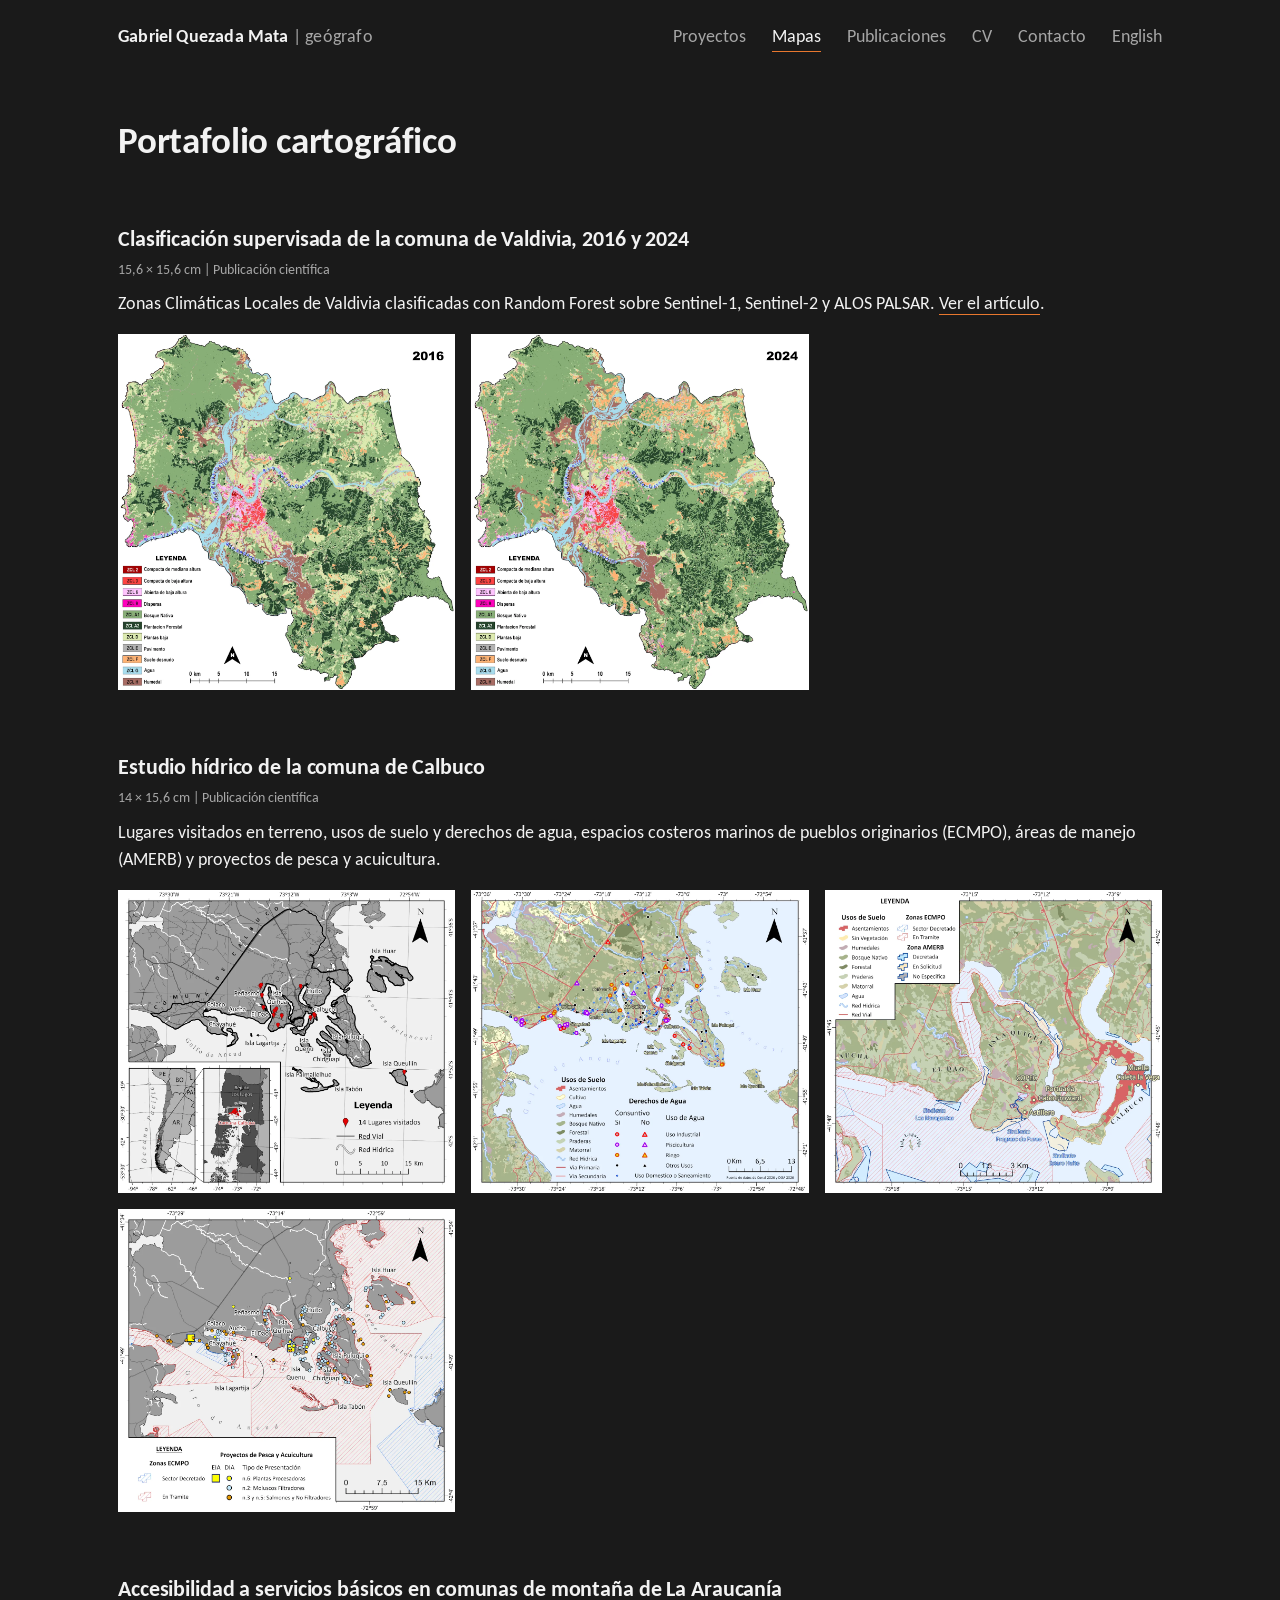
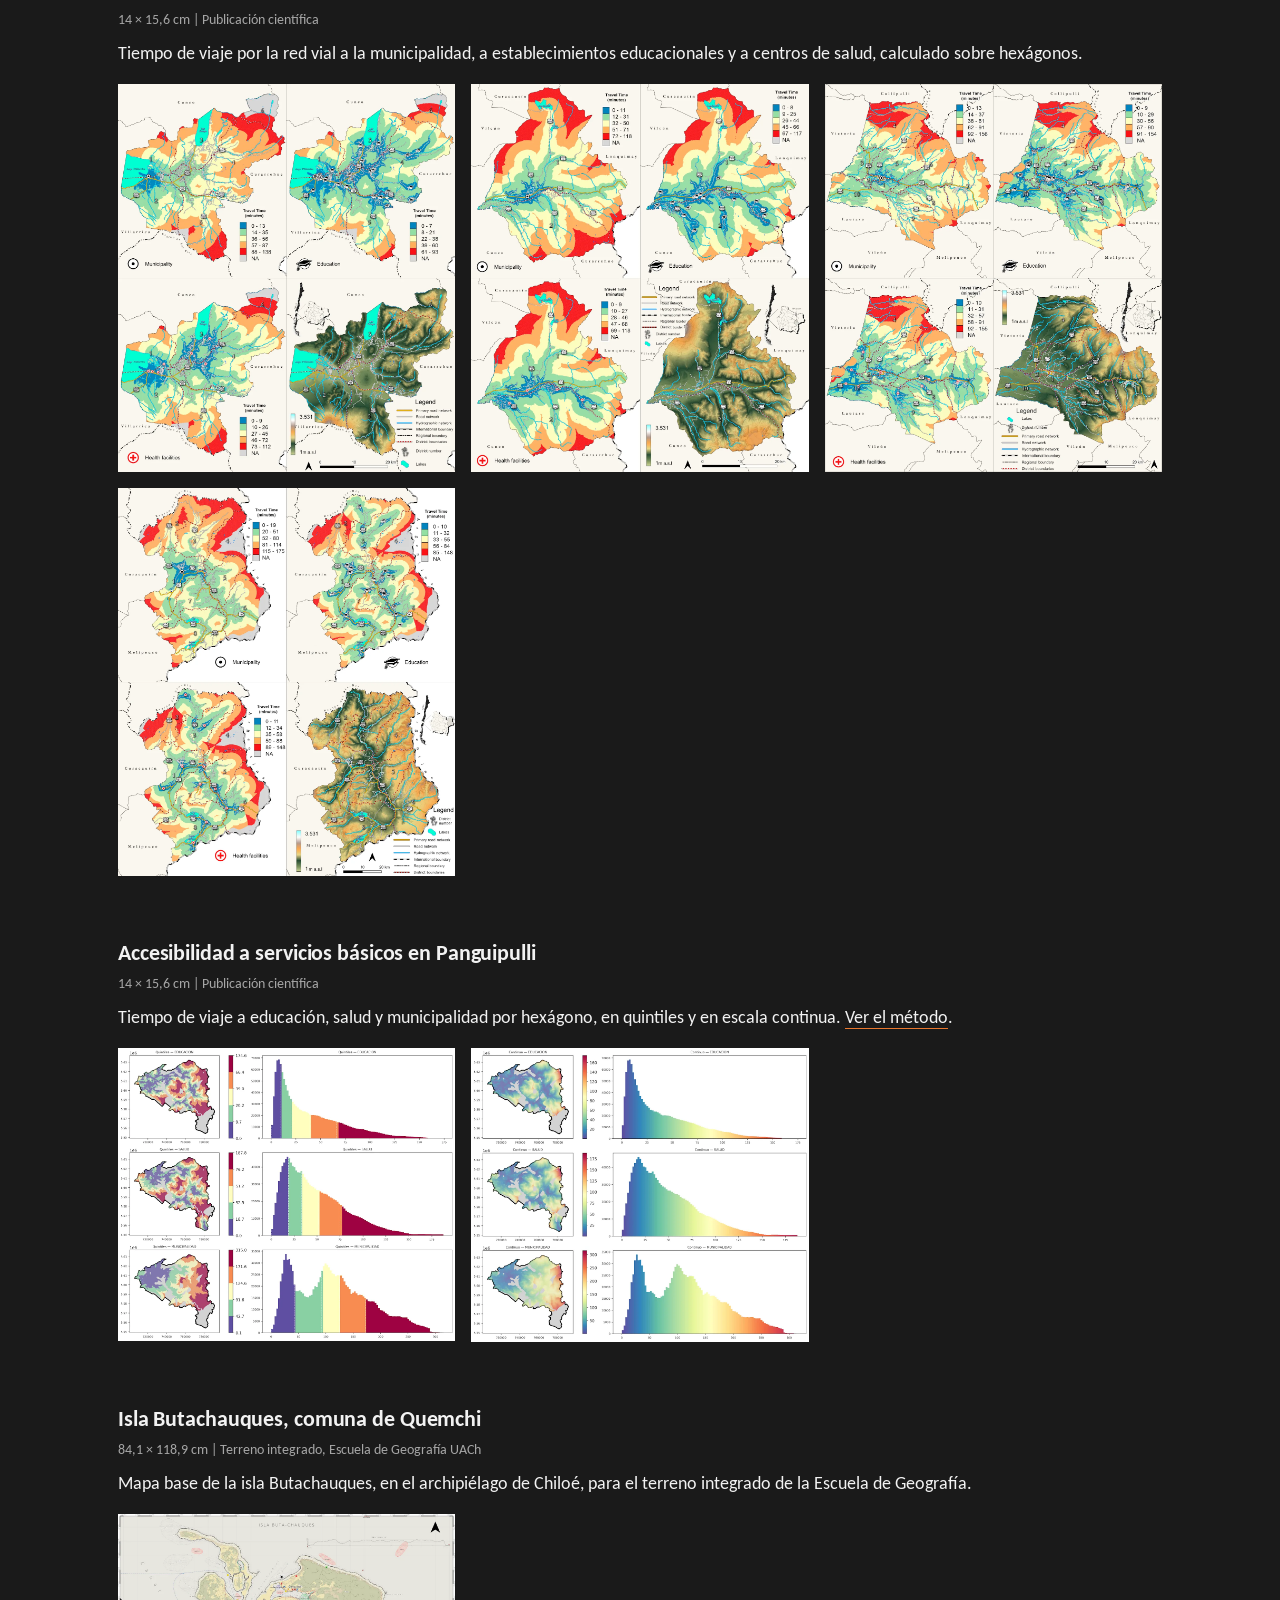
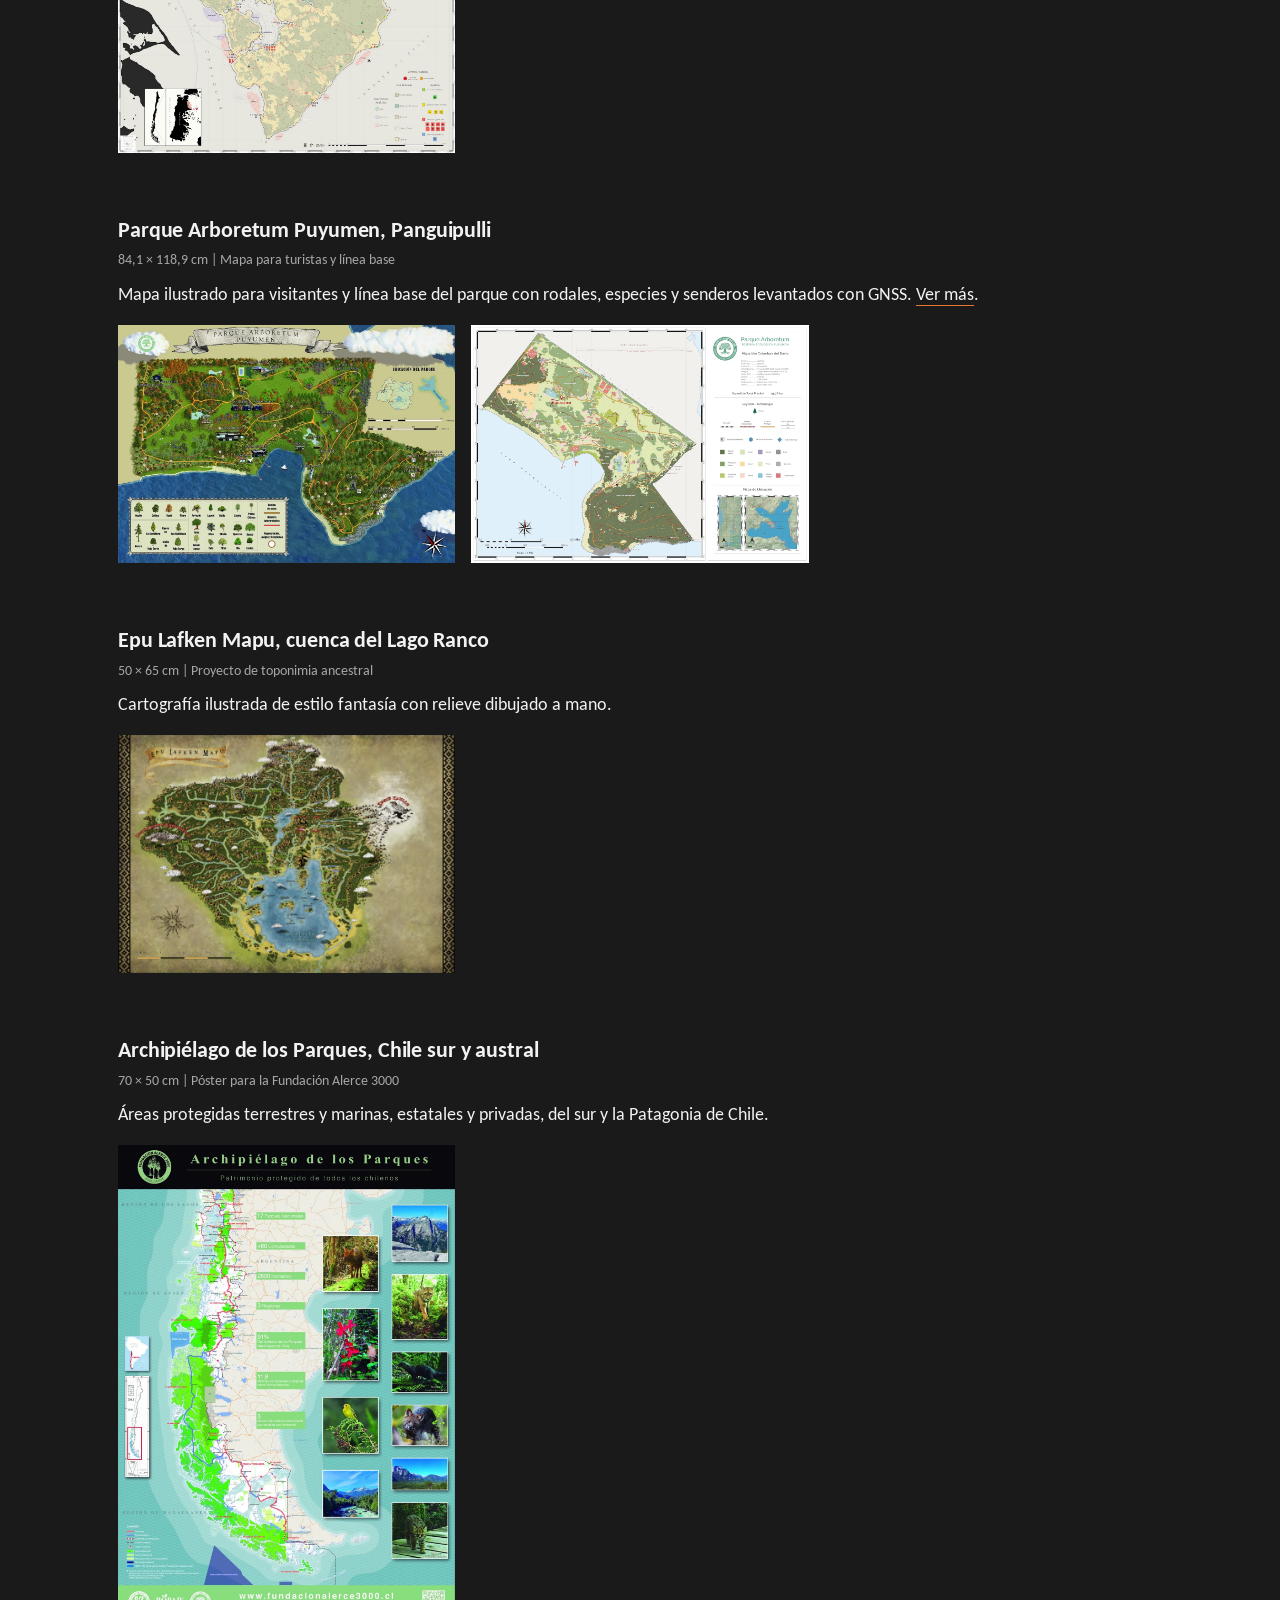
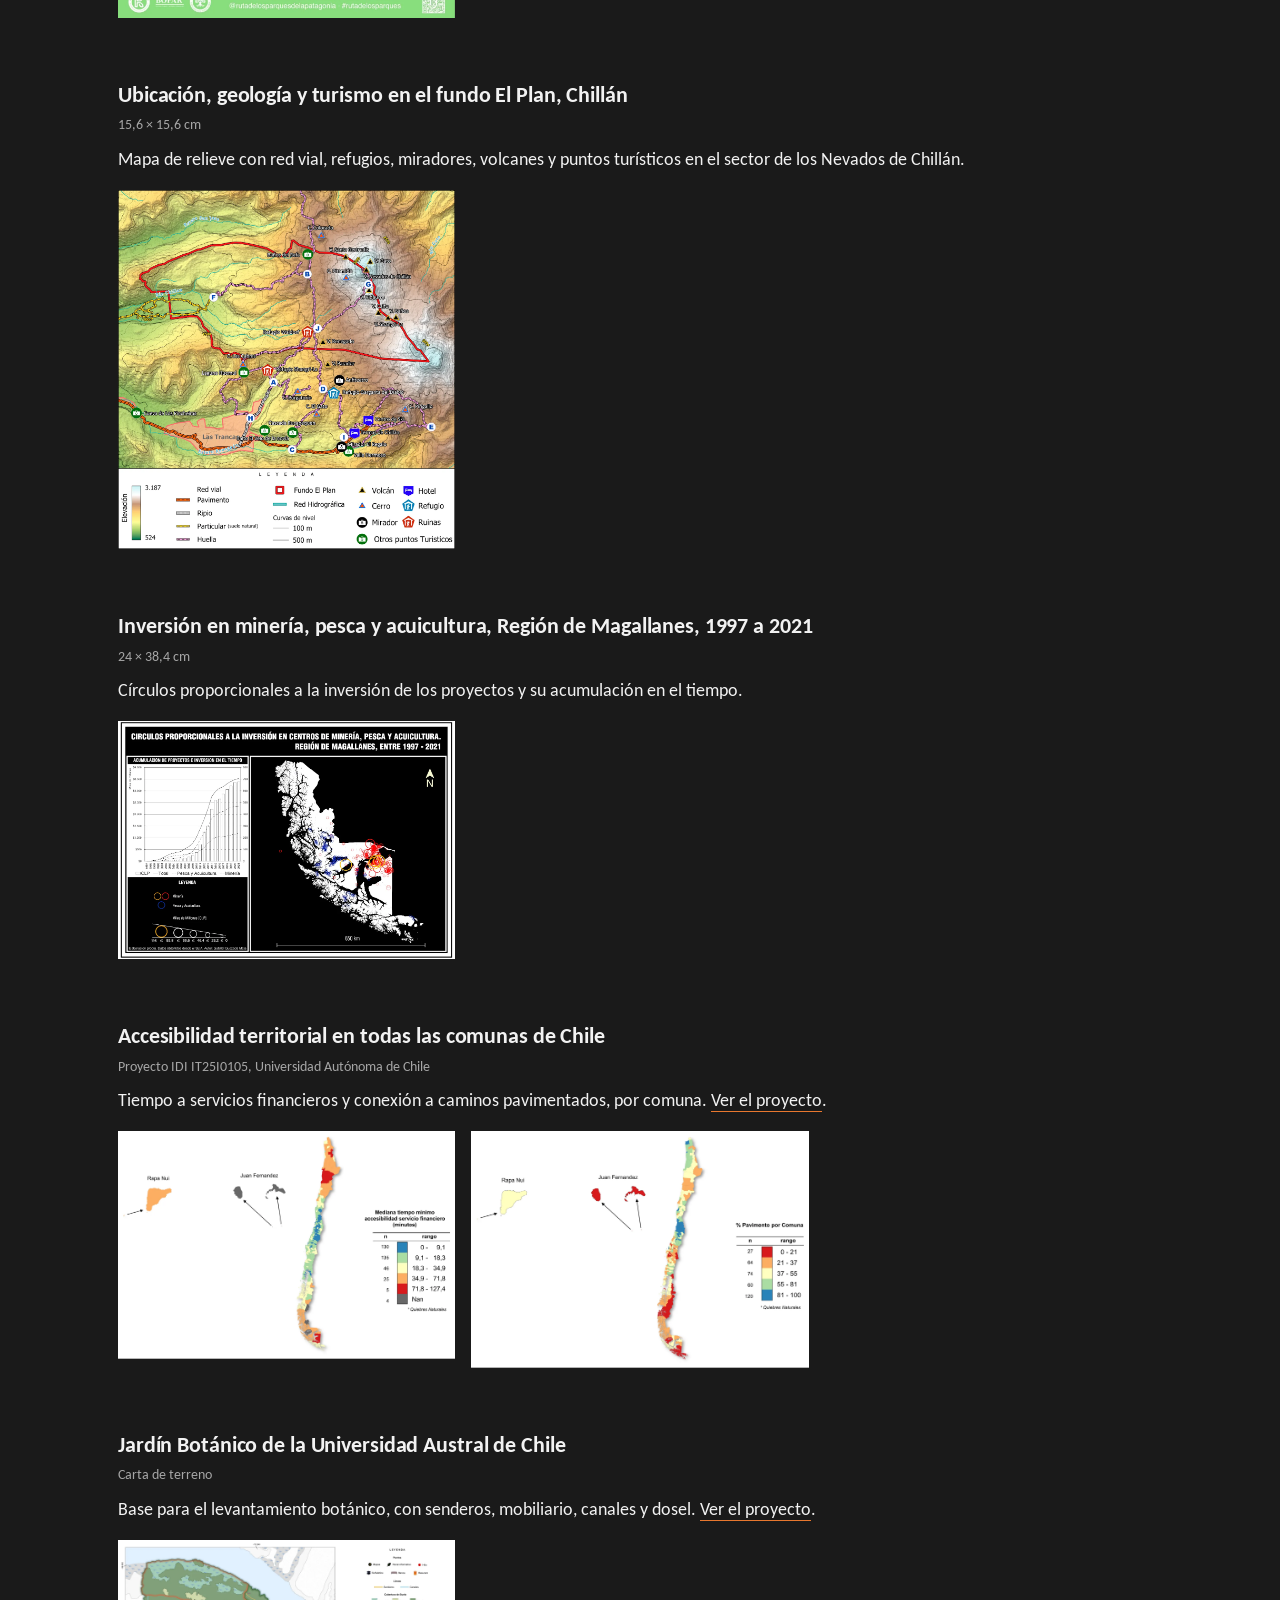
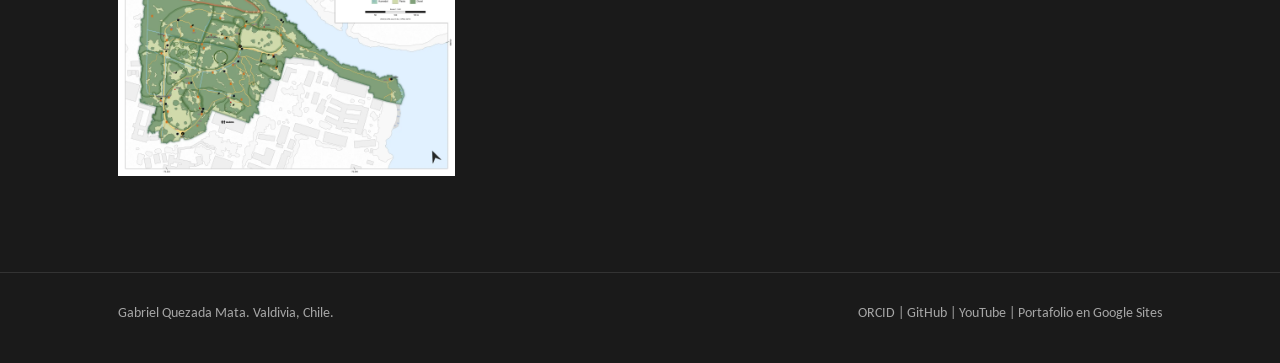
==== commit a817640d: "Calibri, paleta solo en la página, colores cartográficos en el visor y versión de archivos Co-Author" ====
--- a/cartografia/index.html
+++ b/cartografia/index.html
@@ -20,8 +20,8 @@
 <link rel="apple-touch-icon" href="/apple-touch-icon.png">
 <meta name="theme-color" content="#161616">
 <link rel="preconnect" href="https://fonts.googleapis.com"><link rel="preconnect" href="https://fonts.gstatic.com" crossorigin>
-<link href="https://fonts.googleapis.com/css2?family=IBM+Plex+Sans:wght@400;600&display=swap" rel="stylesheet">
-<link rel="stylesheet" href="/assets/estilo.css">
+<link href="https://fonts.googleapis.com/css2?family=Carlito:wght@400;700&display=swap" rel="stylesheet">
+<link rel="stylesheet" href="/assets/estilo.css?v=9bd65fe9">
 
 <script type="application/ld+json">
 {
--- a/assets/estilo.css
+++ b/assets/estilo.css
@@ -1,103 +1,116 @@
+/* =====================================================================================
+   COLORES Y LETRA DEL SITIO
+   Para cambiar el aspecto de todo el sitio, edita solo estas líneas.
+   Los colores van en formato hexadecimal (#rrggbb). Puedes elegirlos en https://htmlcolorcodes.com
+   ===================================================================================== */
 :root{
-  --fondo:#161616;--fondo-2:#1e1e1e;--texto:#ededed;--texto-2:#9d9d9d;--linea:#2c2c2c;--naranjo:#e8772e;
-  --letra:"IBM Plex Sans",system-ui,-apple-system,"Segoe UI",Roboto,Arial,sans-serif;
-  --ancho:1120px;color-scheme:dark
+  --fondo:    #1a1a1a;   /* fondo de la página (gris casi negro) */
+  --fondo-2:  #232323;   /* fondo de cajas y menús desplegables */
+  --texto:    #f2f2f2;   /* texto principal (blanco) */
+  --texto-2:  #a6a6a6;   /* texto secundario: fechas, notas, pie de página */
+  --linea:    #333333;   /* líneas divisorias */
+  --acento:   #e8772e;   /* naranjo: enlaces, detalles y elementos activos */
+  --letra:    Calibri, Carlito, "Segoe UI", sans-serif;   /* tipografía única del sitio */
+  --tamano:   18px;      /* tamaño base del texto */
+  --ancho:    1100px;    /* ancho máximo del contenido */
 }
-*{box-sizing:border-box;border-radius:0}
-html{-webkit-text-size-adjust:100%}
-body{margin:0;background:var(--fondo);color:var(--texto);font:16px/1.6 var(--letra)}
+/* ===================================================================================== */
+
+*{box-sizing:border-box}
+html{-webkit-text-size-adjust:100%;color-scheme:dark}
+body{margin:0;background:var(--fondo);color:var(--texto);font:var(--tamano)/1.55 var(--letra);-webkit-font-smoothing:antialiased}
 img{max-width:100%;height:auto;display:block}
-a{color:var(--texto);text-decoration:underline;text-decoration-color:var(--naranjo);text-underline-offset:3px}
-a:hover{color:var(--naranjo)}
-h1,h2,h3{font-weight:600;line-height:1.2;margin:0}
-h1{font-size:1.9rem;margin-bottom:24px}
-h2{font-size:1.15rem;margin:48px 0 16px;padding-bottom:8px;border-bottom:1px solid var(--linea)}
-h3{font-size:1rem}
+a{color:var(--texto);text-decoration:none;border-bottom:1px solid var(--acento);transition:color .15s}
+a:hover{color:var(--acento)}
+h1,h2,h3{font-weight:700;line-height:1.15;margin:0;letter-spacing:-.005em}
+h1{font-size:2.3rem;margin-bottom:6px}
+h2{font-size:1.4rem;margin:64px 0 16px}
+h3{font-size:1.08rem}
 p{margin:0 0 14px}
-.envoltura{max-width:var(--ancho);margin:0 auto;padding:0 24px}
+.envoltura{max-width:var(--ancho);margin:0 auto;padding:0 28px}
 .saltar{position:absolute;left:-999px}.saltar:focus{left:12px;top:12px;background:var(--fondo);padding:8px;z-index:9}
 
 /* cabecera y pie */
-.cabecera{border-bottom:1px solid var(--linea)}
-.cabecera .envoltura{display:flex;justify-content:space-between;align-items:baseline;gap:8px 24px;flex-wrap:wrap;padding-top:16px;padding-bottom:14px}
-.marca{font-weight:600;text-decoration:none;font-size:1.05rem}
+.cabecera .envoltura{display:flex;justify-content:space-between;align-items:baseline;gap:8px 28px;flex-wrap:wrap;padding-top:22px;padding-bottom:20px}
+.marca{font-weight:700;font-size:1.15rem;border:0;letter-spacing:.01em}
 .marca span{color:var(--texto-2);font-weight:400}
-.nav{display:flex;gap:4px 20px;flex-wrap:wrap;font-size:.95rem}
-.nav a{text-decoration:none;color:var(--texto-2)}
-.nav a:hover,.nav a[aria-current]{color:var(--naranjo)}
-.pie{border-top:1px solid var(--linea);margin-top:64px;padding:20px 0 32px;font-size:.88rem;color:var(--texto-2)}
-.pie .envoltura{display:flex;justify-content:space-between;gap:8px 24px;flex-wrap:wrap}
-.pie a{color:var(--texto-2)}
-main{padding-bottom:8px}
-.pagina{padding-top:40px}
+.nav{display:flex;gap:4px 26px;flex-wrap:wrap}
+.nav a{border:0;color:var(--texto-2)}
+.nav a:hover,.nav a[aria-current]{color:var(--texto)}
+.nav a[aria-current]{border-bottom:1px solid var(--acento)}
+.pie{margin-top:96px;padding:28px 0 40px;font-size:.9rem;color:var(--texto-2);border-top:1px solid var(--linea)}
+.pie .envoltura{display:flex;justify-content:space-between;gap:8px 28px;flex-wrap:wrap}
+.pie a{color:var(--texto-2);border:0}.pie a:hover{color:var(--acento)}
+.pagina{padding-top:48px}
 
-/* visor de mapas */
-.visor{display:grid;grid-template-columns:1fr 290px;border-bottom:1px solid var(--linea);height:min(78vh,760px);min-height:480px}
-#mapa{height:100%;background:#0f0f0f}
-.panel{border-left:1px solid var(--linea);overflow-y:auto;padding:16px 18px;font-size:.9rem}
-.panel fieldset{border:0;padding:0;margin:0 0 16px}
-.panel legend{font-weight:600;padding:0;margin-bottom:6px;color:var(--texto)}
-.panel label{display:flex;gap:8px;align-items:center;color:var(--texto-2);cursor:pointer;padding:2px 0}
-.panel label:hover{color:var(--texto)}
-.panel input{accent-color:var(--naranjo);margin:0}
-.panel select{width:100%;background:var(--fondo-2);color:var(--texto);border:1px solid var(--linea);padding:5px 6px;font:inherit}
-.panel .nota{color:var(--texto-2);font-size:.8rem;margin:4px 0 0}
-#leyenda p{font-weight:600;margin:14px 0 4px;color:var(--texto)}
-#leyenda ul{list-style:none;padding:0;margin:0;color:var(--texto-2);font-size:.82rem}
-#leyenda i{display:inline-block;width:12px;height:12px;margin-right:8px;vertical-align:-1px}
-.maplibregl-popup-content{background:var(--fondo);color:var(--texto);border:1px solid var(--linea);padding:10px 12px;font:14px/1.5 var(--letra)}
+/* visor de mapas: el marco usa los colores del sitio; los colores de las capas están en assets/mapa.js */
+.visor{display:grid;grid-template-columns:1fr 300px;height:min(76vh,740px);min-height:500px;border-top:1px solid var(--linea);border-bottom:1px solid var(--linea)}
+#mapa{position:relative;height:100%;background:#e8e8e8}
+.panel{overflow-y:auto;padding:22px 22px 18px;font-size:.95rem;background:var(--fondo)}
+.panel fieldset{border:0;padding:0;margin:0 0 20px;min-width:0}
+.panel legend{padding:0;margin-bottom:6px;font-weight:700;color:var(--texto)}
+.panel label{display:flex;gap:10px;align-items:center;cursor:pointer;padding:3px 0;color:var(--texto)}
+.panel input{accent-color:var(--acento);width:15px;height:15px;margin:0}
+.panel select{width:100%;appearance:none;-webkit-appearance:none;background:var(--fondo-2) url("data:image/svg+xml,%3Csvg xmlns='http://www.w3.org/2000/svg' width='10' height='6'%3E%3Cpath d='M0 0l5 6 5-6z' fill='%23a6a6a6'/%3E%3C/svg%3E") no-repeat right 10px center;
+  color:var(--texto);border:1px solid var(--linea);padding:7px 28px 7px 10px;font:inherit;cursor:pointer}
+.panel select:focus{outline:1px solid var(--acento)}
+.panel .nota{color:var(--texto-2);font-size:.85rem;margin:6px 0 0;line-height:1.35}
+#leyenda{border-top:1px solid var(--linea);padding-top:4px}
+#leyenda:empty{display:none}
+#leyenda p{margin:14px 0 6px;font-weight:700}
+#leyenda ul{list-style:none;padding:0;margin:0;font-size:.9rem}
+#leyenda li{padding:1px 0}
+#leyenda i{display:inline-block;width:14px;height:14px;margin-right:9px;vertical-align:-2px}
+#aviso-zoom{position:absolute;top:12px;left:50%;transform:translateX(-50%);z-index:2;margin:0;background:var(--fondo);color:var(--texto);padding:5px 12px;font-size:.9rem}
+.maplibregl-popup-content{background:#fff;color:#1a1a1a;padding:10px 14px;font:15px/1.45 var(--letra);box-shadow:0 2px 10px rgba(0,0,0,.25)}
+.maplibregl-popup-content a{color:#1a1a1a}
 .maplibregl-popup-content ul{margin:6px 0 0;padding-left:16px}
-.maplibregl-popup-tip{border-top-color:var(--linea)!important;border-bottom-color:var(--linea)!important}
-.maplibregl-popup-close-button{color:var(--texto-2);font-size:18px}
-.maplibregl-ctrl-group{border-radius:0!important}
-.maplibregl-ctrl-attrib{background:rgba(22,22,22,.8)!important;color:var(--texto-2)}
-.maplibregl-ctrl-attrib a{color:var(--texto-2)}
-.maplibregl-ctrl-scale{background:rgba(22,22,22,.7);color:var(--texto);border-color:var(--texto-2)}
+.maplibregl-ctrl-attrib,.maplibregl-ctrl-scale{font-family:var(--letra)}
 
 /* presentación */
-.presentacion{display:grid;grid-template-columns:200px 1fr;gap:32px;padding-top:40px;align-items:start}
-.presentacion img{width:200px;filter:grayscale(.15)}
-.presentacion h1{margin-bottom:6px}
-.presentacion .cargo{color:var(--naranjo);margin-bottom:18px}
+.presentacion{display:grid;grid-template-columns:210px 1fr;gap:44px;padding-top:56px;align-items:start}
+.presentacion img{width:210px}
+.presentacion .cargo{color:var(--acento);margin-bottom:22px;font-size:1.05rem}
+.presentacion p{max-width:62ch}
 
 /* listas */
-.lista{list-style:none;padding:0;margin:0}
-.lista li{display:grid;grid-template-columns:110px 1fr;gap:4px 20px;padding:12px 0;border-bottom:1px solid var(--linea)}
-.lista .fecha{color:var(--texto-2);font-size:.88rem;padding-top:2px}
-.lista p{margin:2px 0 0;color:var(--texto-2);font-size:.93rem}
-.lista .lugar{color:var(--texto-2);font-size:.9rem;margin:0}
-.enlaces{list-style:none;padding:0;margin:0;display:flex;flex-wrap:wrap;gap:6px 24px}
+.lista{list-style:none;padding:0;margin:0;border-top:1px solid var(--linea)}
+.lista li{display:grid;grid-template-columns:120px 1fr;gap:4px 24px;padding:16px 0;border-bottom:1px solid var(--linea)}
+.lista .fecha{color:var(--texto-2);font-size:.92rem;padding-top:1px}
+.lista p{margin:3px 0 0;color:var(--texto-2);font-size:.95rem}
+.lista .lugar{margin:2px 0 6px}
+.enlaces{list-style:none;padding:0;margin:0;display:flex;flex-wrap:wrap;gap:8px 32px}
 
 /* fichas */
-.ficha{max-width:780px}
-.datos{display:grid;grid-template-columns:130px 1fr;gap:4px 20px;margin:0 0 28px;font-size:.93rem}
+.ficha{max-width:760px}
+.ficha h1{margin-bottom:28px}
+.datos{display:grid;grid-template-columns:130px 1fr;gap:6px 24px;margin:0 0 32px;font-size:.95rem;padding:18px 0;border-top:1px solid var(--linea);border-bottom:1px solid var(--linea)}
 .datos dt{color:var(--texto-2)}.datos dd{margin:0}
-.ficha ul{padding-left:20px}.ficha li{margin-bottom:6px}
-figure{margin:28px 0}
-figcaption{color:var(--texto-2);font-size:.85rem;padding-top:8px}
-.referencia{border-left:2px solid var(--naranjo);padding-left:14px}
-table{border-collapse:collapse;width:100%;font-size:.93rem}
-th,td{text-align:left;padding:7px 0;border-bottom:1px solid var(--linea)}
-th{color:var(--texto-2);font-weight:400}
+.ficha ul{padding-left:20px}.ficha li{margin-bottom:8px}
+figure{margin:36px 0}
+figcaption{color:var(--texto-2);font-size:.88rem;padding-top:10px}
+.referencia{border-left:2px solid var(--acento);padding-left:18px;color:var(--texto)}
+table{border-collapse:collapse;width:100%;font-size:.95rem}
+td{padding:9px 0;border-bottom:1px solid var(--linea)}
+td+td{color:var(--texto-2);text-align:right}
 
 /* galería */
-.mapa-ficha{padding:8px 0 24px}
-.mapa-ficha h2{margin-top:32px}
-.mapa-ficha .meta{color:var(--texto-2);font-size:.88rem;margin:-8px 0 8px}
-.galeria{display:grid;grid-template-columns:repeat(auto-fill,minmax(260px,1fr));gap:14px;margin-top:14px}
+.mapa-ficha .meta{color:var(--texto-2);font-size:.9rem;margin:-10px 0 10px}
+.galeria{display:grid;grid-template-columns:repeat(auto-fill,minmax(250px,1fr));gap:16px;margin-top:16px}
 .galeria figure{margin:0}
-.galeria img{width:100%;background:#fff}
+.galeria a{border:0}
+.galeria img{width:100%;background:#fff;transition:opacity .15s}
+.galeria a:hover img{opacity:.85}
 
 @media (max-width:860px){
-  .maplibregl-ctrl-scale{display:none}
   .visor{grid-template-columns:1fr;height:auto;min-height:0}
   #mapa{height:62vh;min-height:360px}
-  .panel{border-left:0;border-top:1px solid var(--linea)}
-  .presentacion{grid-template-columns:1fr;gap:20px}
-  .presentacion img{width:160px}
+  .panel{border-top:1px solid var(--linea)}
+  .maplibregl-ctrl-scale{display:none}
+  .presentacion{grid-template-columns:1fr;gap:24px;padding-top:36px}
+  .presentacion img{width:150px}
   .lista li{grid-template-columns:1fr}
-  .datos{grid-template-columns:1fr}.datos dt{margin-top:6px}
+  .datos{grid-template-columns:1fr}.datos dt{margin-top:8px}
+  h2{margin-top:48px}
 }
-@media (max-width:420px){.envoltura{padding:0 16px}h1{font-size:1.6rem}}
-#mapa{position:relative}
-#aviso-zoom{position:absolute;top:12px;left:50%;transform:translateX(-50%);z-index:2;margin:0;background:var(--fondo);border:1px solid var(--naranjo);padding:4px 10px;font-size:.85rem}
+@media (max-width:420px){:root{--tamano:17px}.envoltura{padding:0 18px}h1{font-size:1.9rem}}
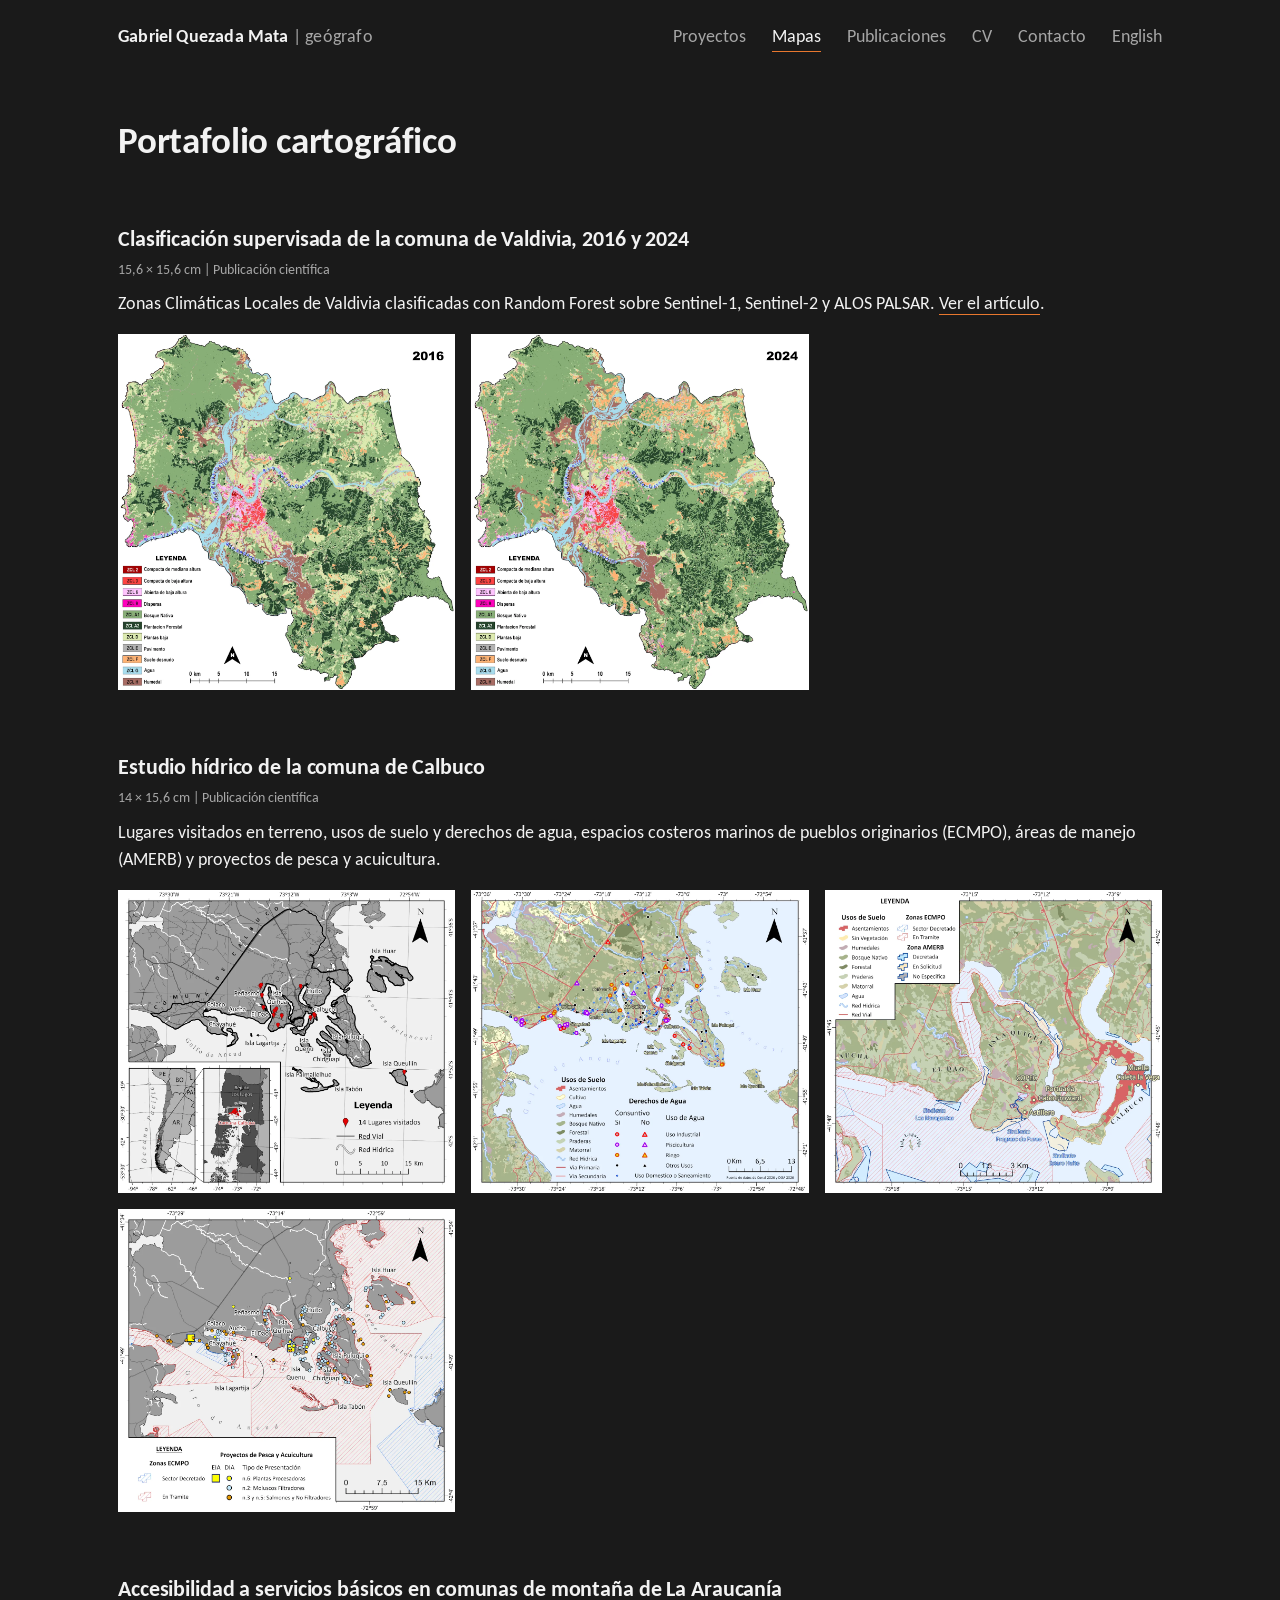
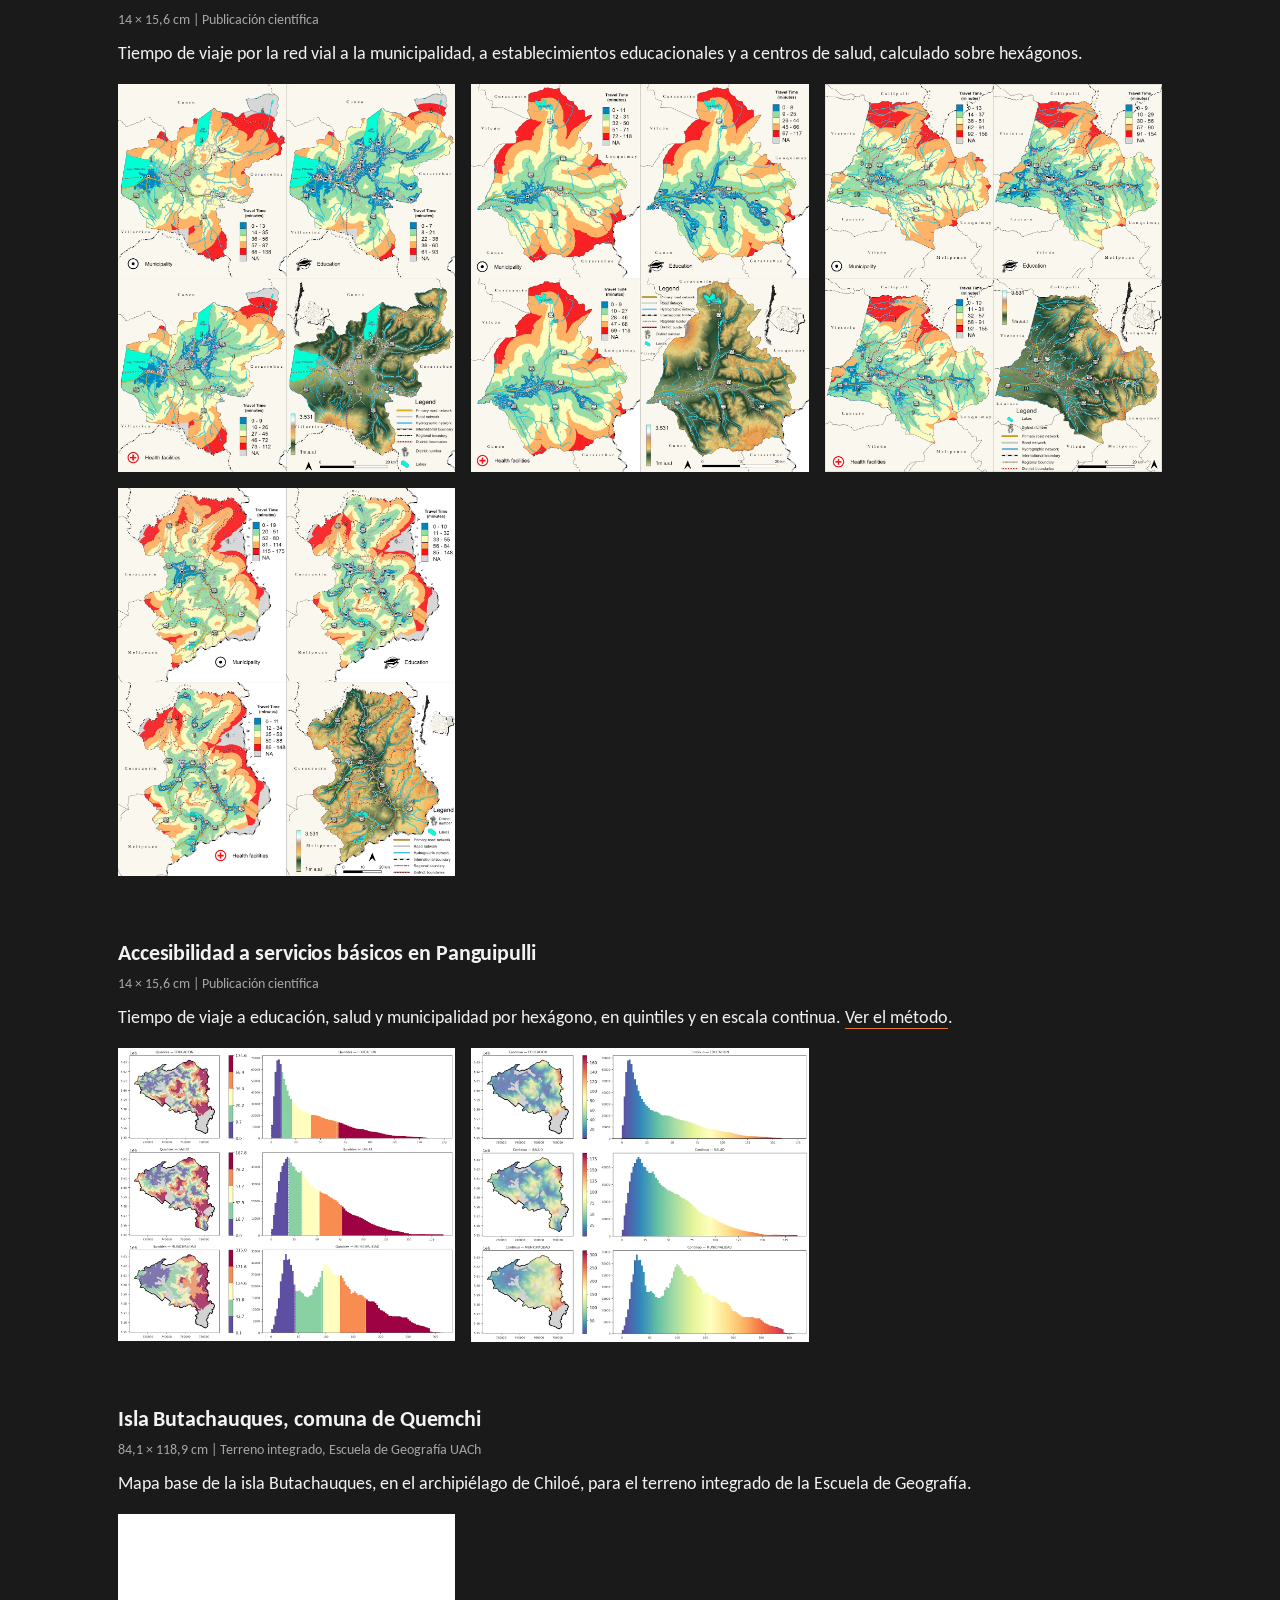
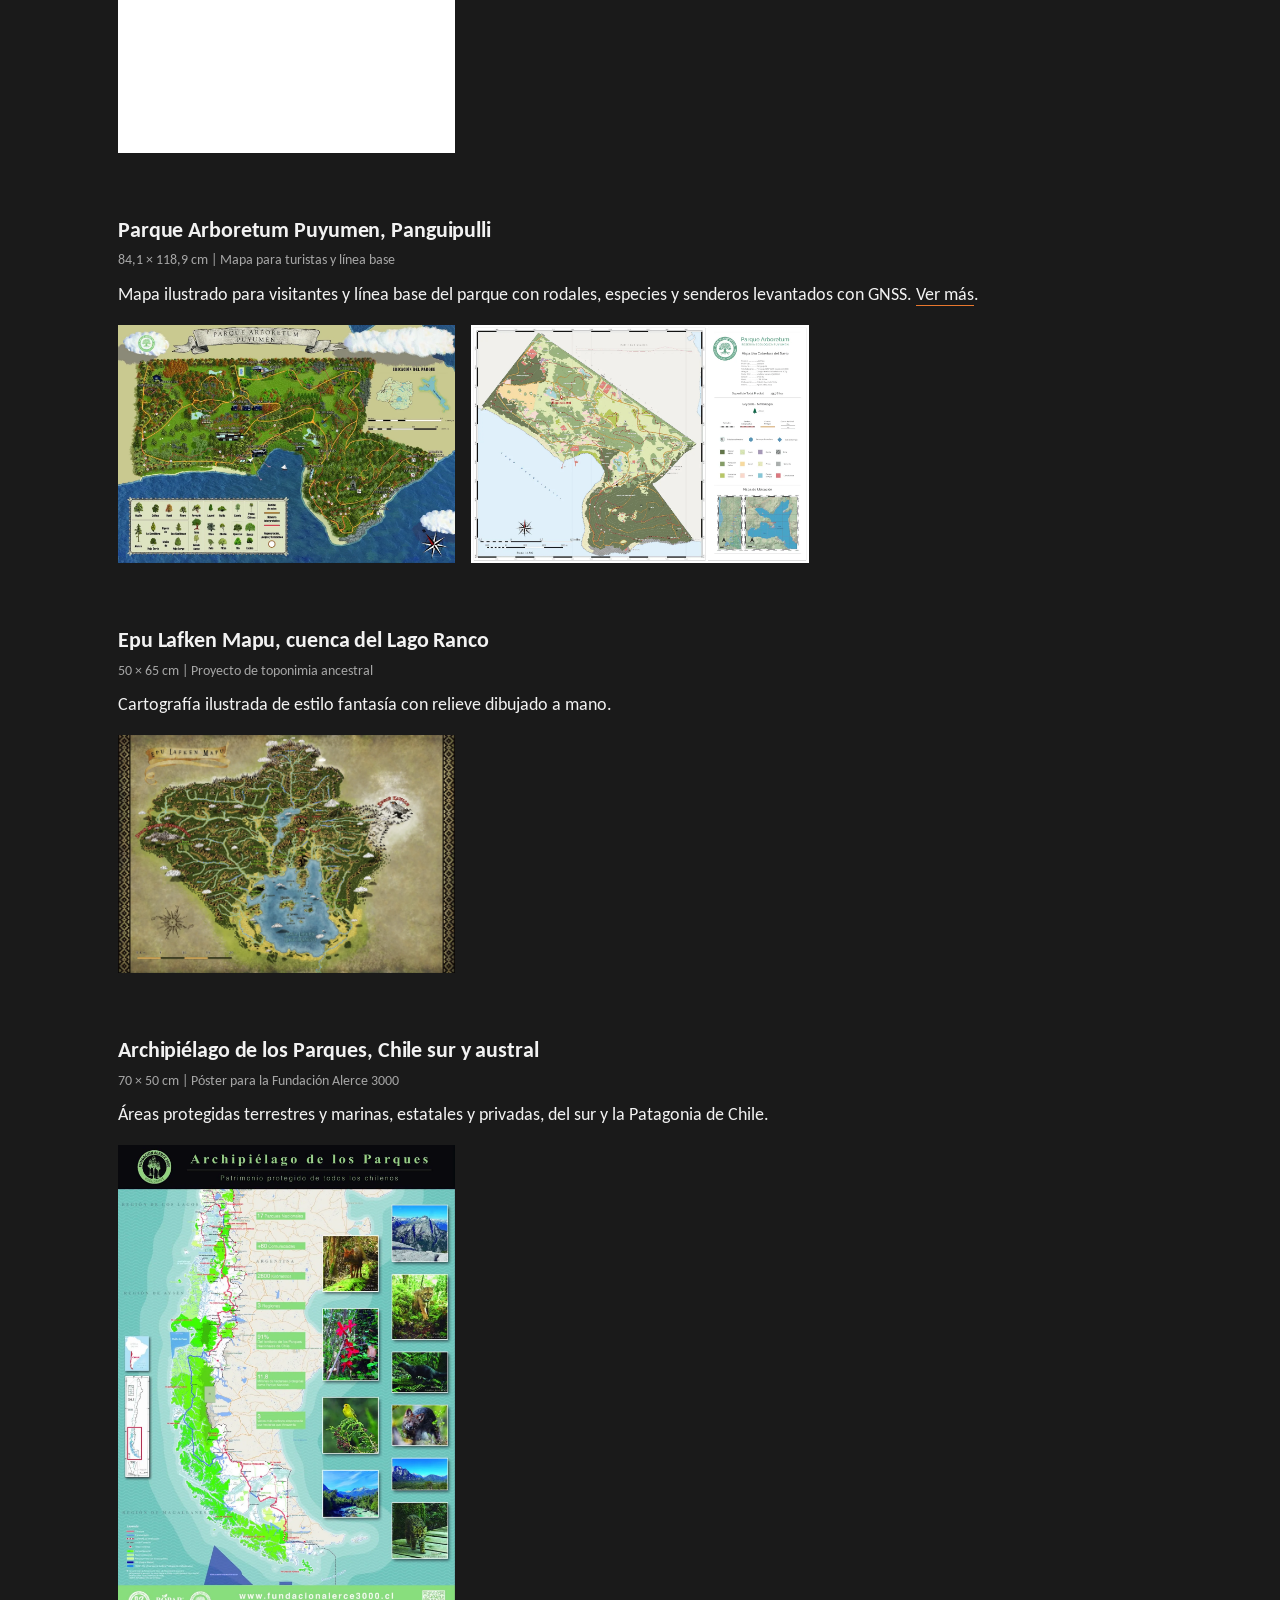
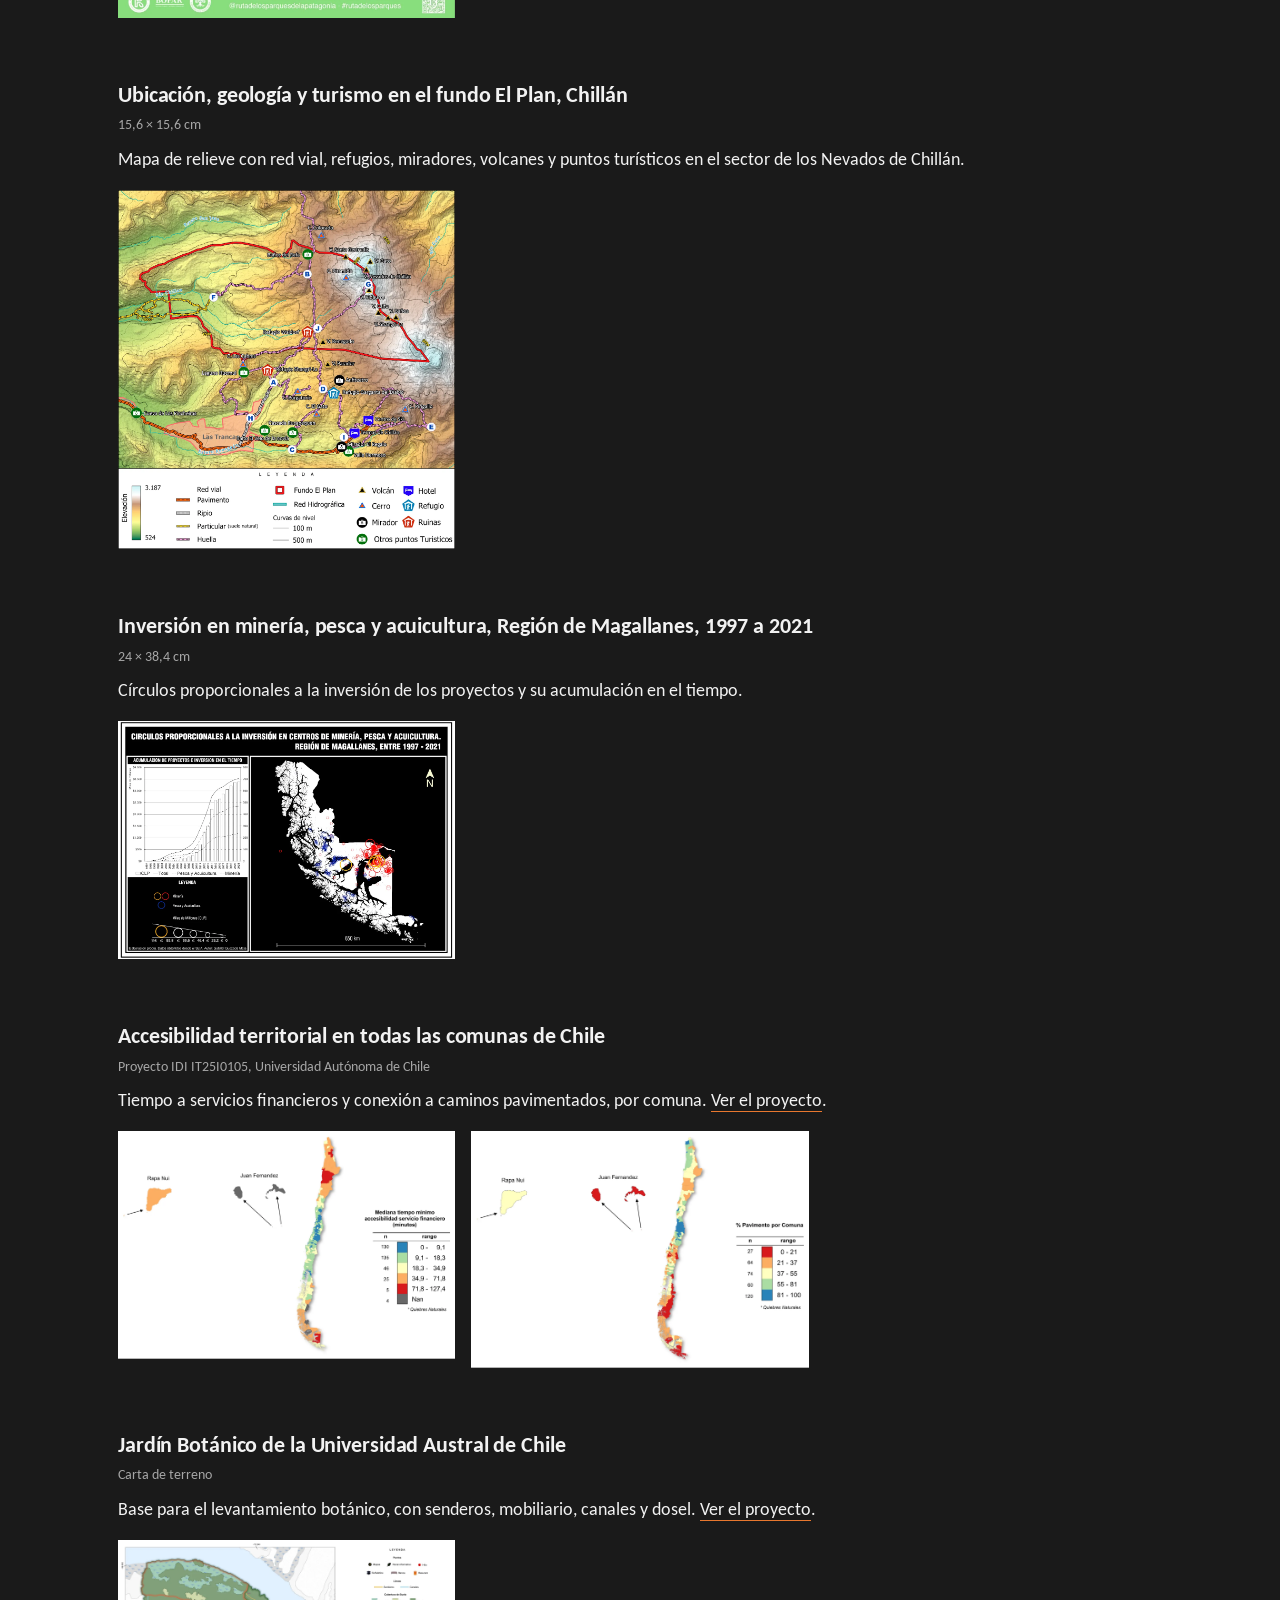
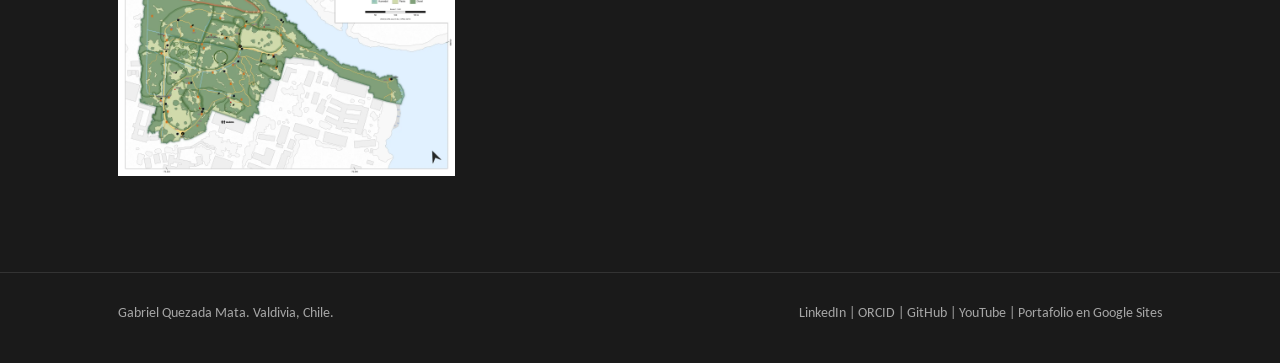
==== commit 8ffba386: "Enlace a LinkedIn Co-Authored-By: Claude Opus 5.5 <noreply@anthropic.com>" ====
--- a/cartografia/index.html
+++ b/cartografia/index.html
@@ -42,6 +42,7 @@
    "image": "https://geobriel.github.io/img/gabriel-quezada-mata-geografo.jpg",
    "jobTitle": "Geógrafo",
    "sameAs": [
+    "https://www.linkedin.com/in/gabriel-quezada-mata-241925203/",
     "https://orcid.org/0000-0003-1365-8584",
     "https://github.com/Geobriel",
     "https://www.youtube.com/@trapanautica",
@@ -345,7 +346,7 @@
 </main>
 <footer class="pie"><div class="envoltura">
 <span>Gabriel Quezada Mata. Valdivia, Chile.</span>
-<span><a href="https://orcid.org/0000-0003-1365-8584" rel="me">ORCID</a> | <a href="https://github.com/Geobriel" rel="me">GitHub</a> | <a href="https://www.youtube.com/@trapanautica" rel="me">YouTube</a> | <a href="https://sites.google.com/view/gabrielquezada/p%C3%A1gina-principal" rel="me">Portafolio en Google Sites</a></span>
+<span><a href="https://www.linkedin.com/in/gabriel-quezada-mata-241925203/" rel="me">LinkedIn</a> | <a href="https://orcid.org/0000-0003-1365-8584" rel="me">ORCID</a> | <a href="https://github.com/Geobriel" rel="me">GitHub</a> | <a href="https://www.youtube.com/@trapanautica" rel="me">YouTube</a> | <a href="https://sites.google.com/view/gabrielquezada/p%C3%A1gina-principal" rel="me">Portafolio en Google Sites</a></span>
 </div></footer>
 </body>
 </html>
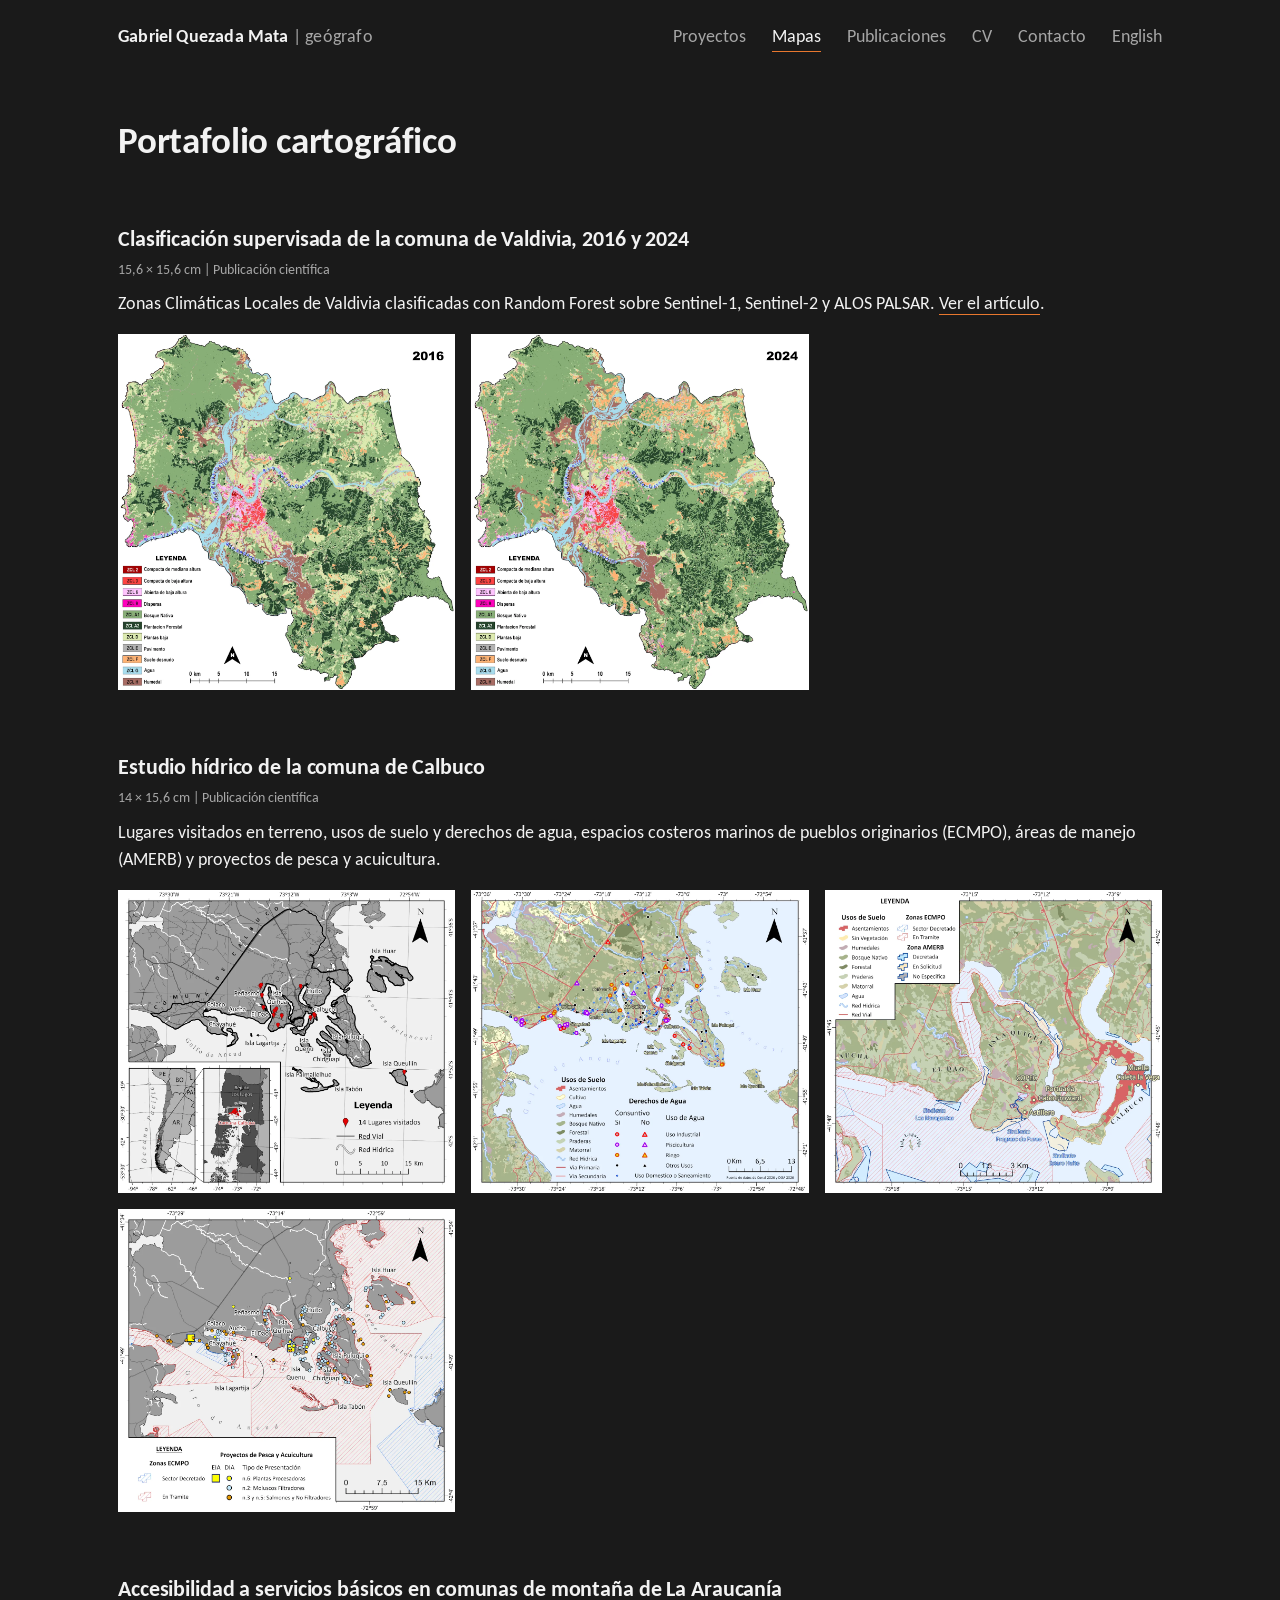
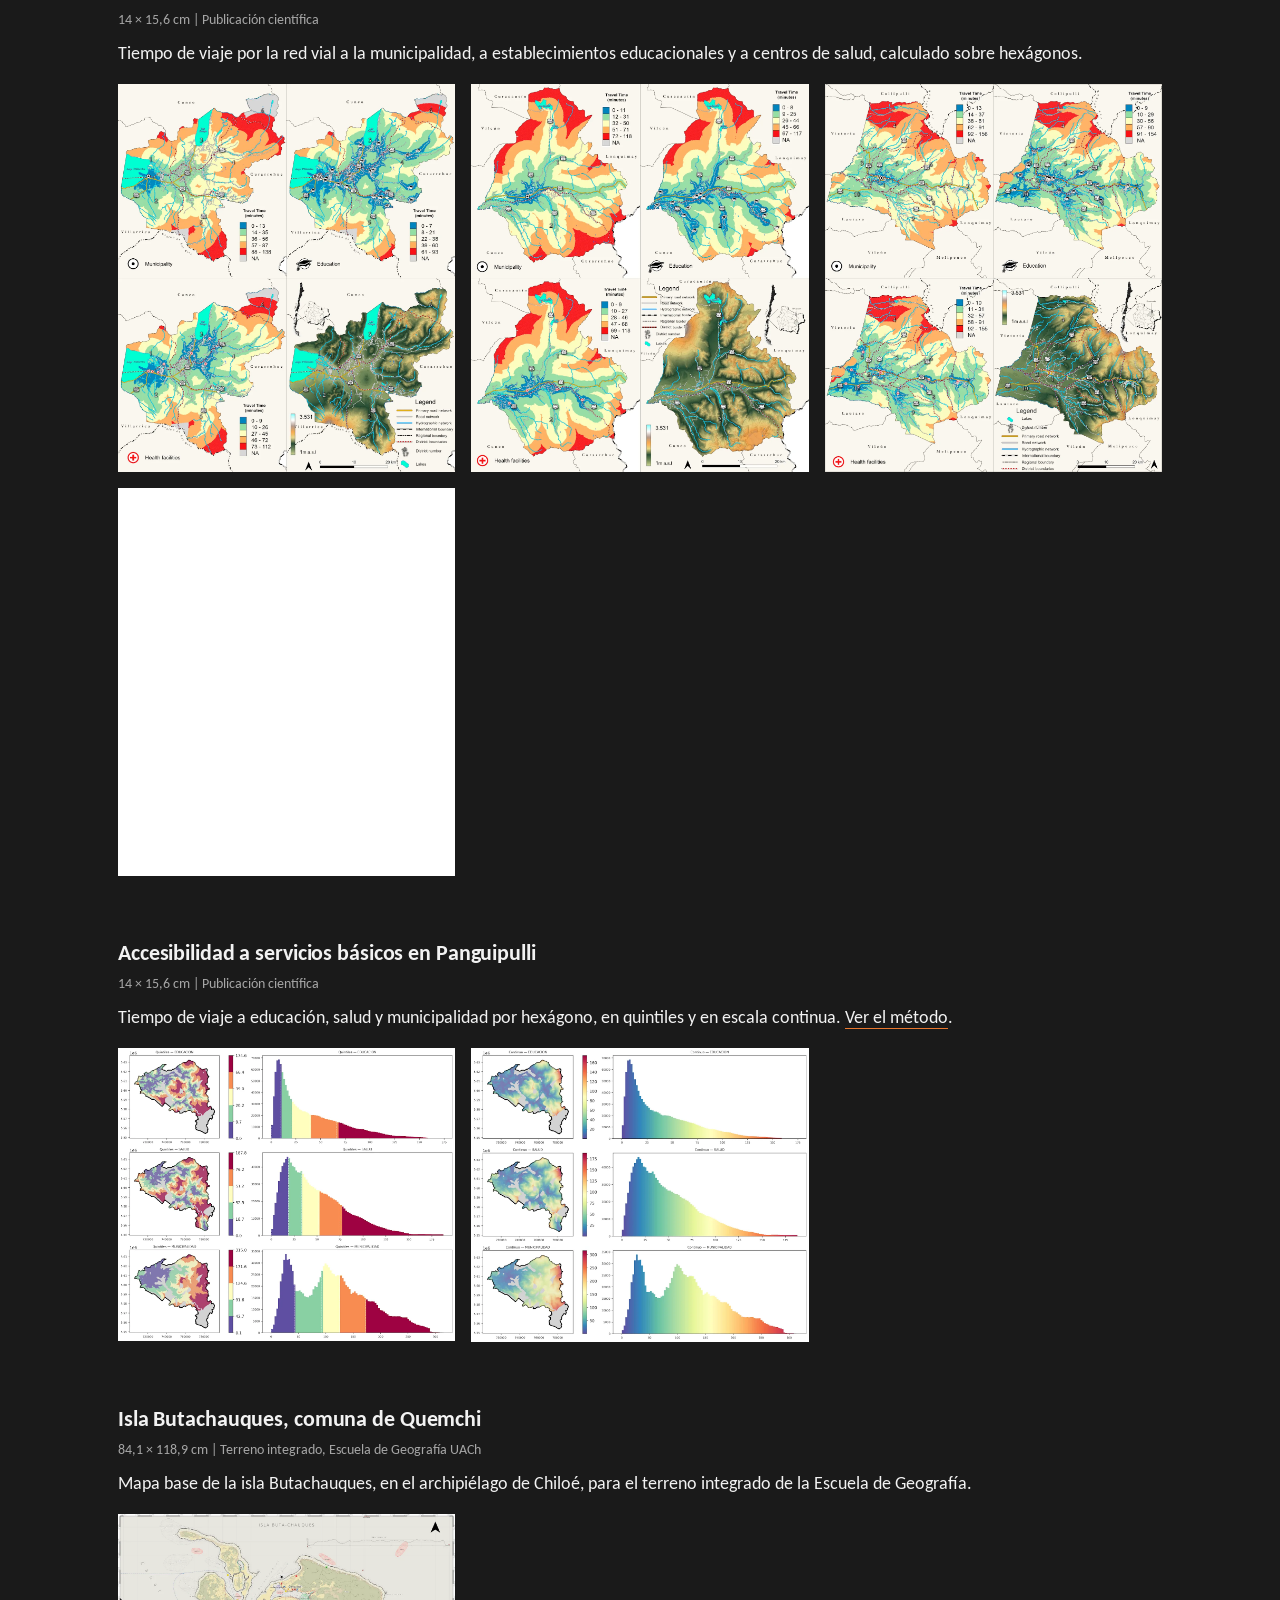
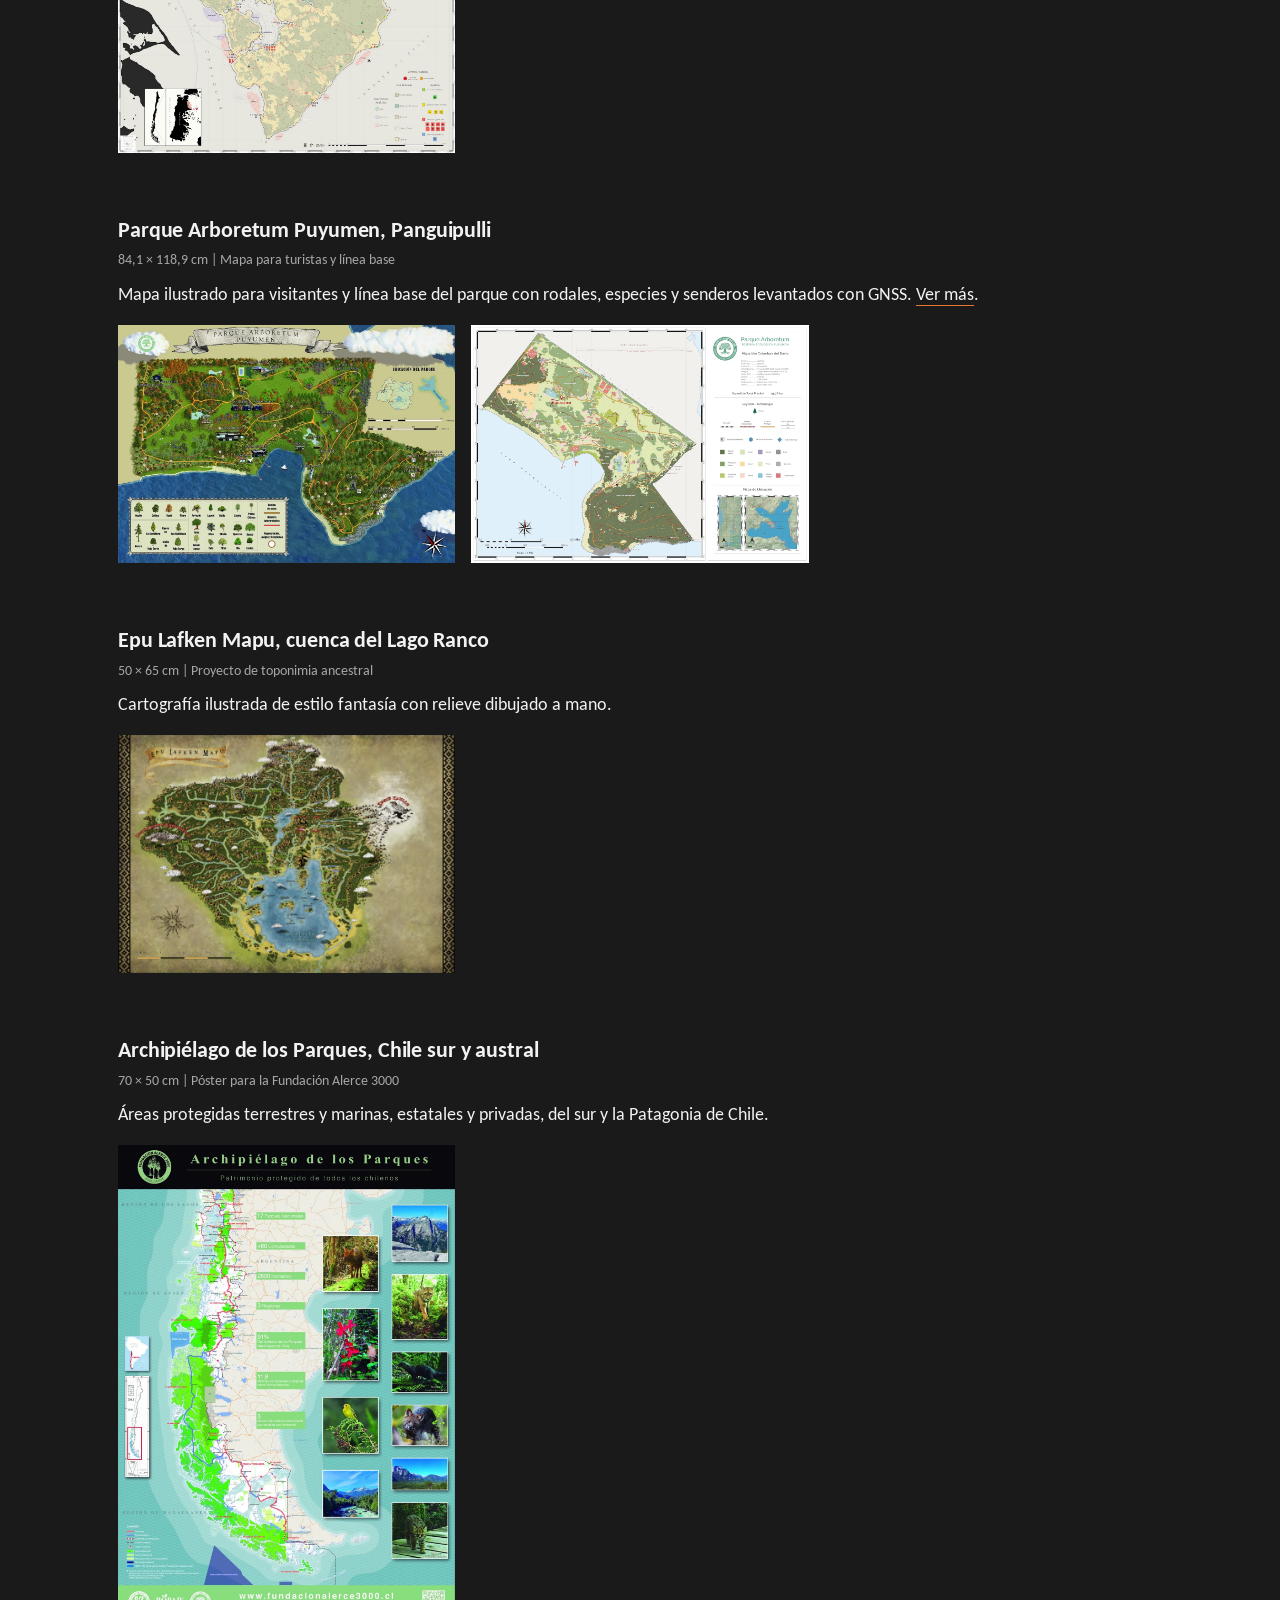
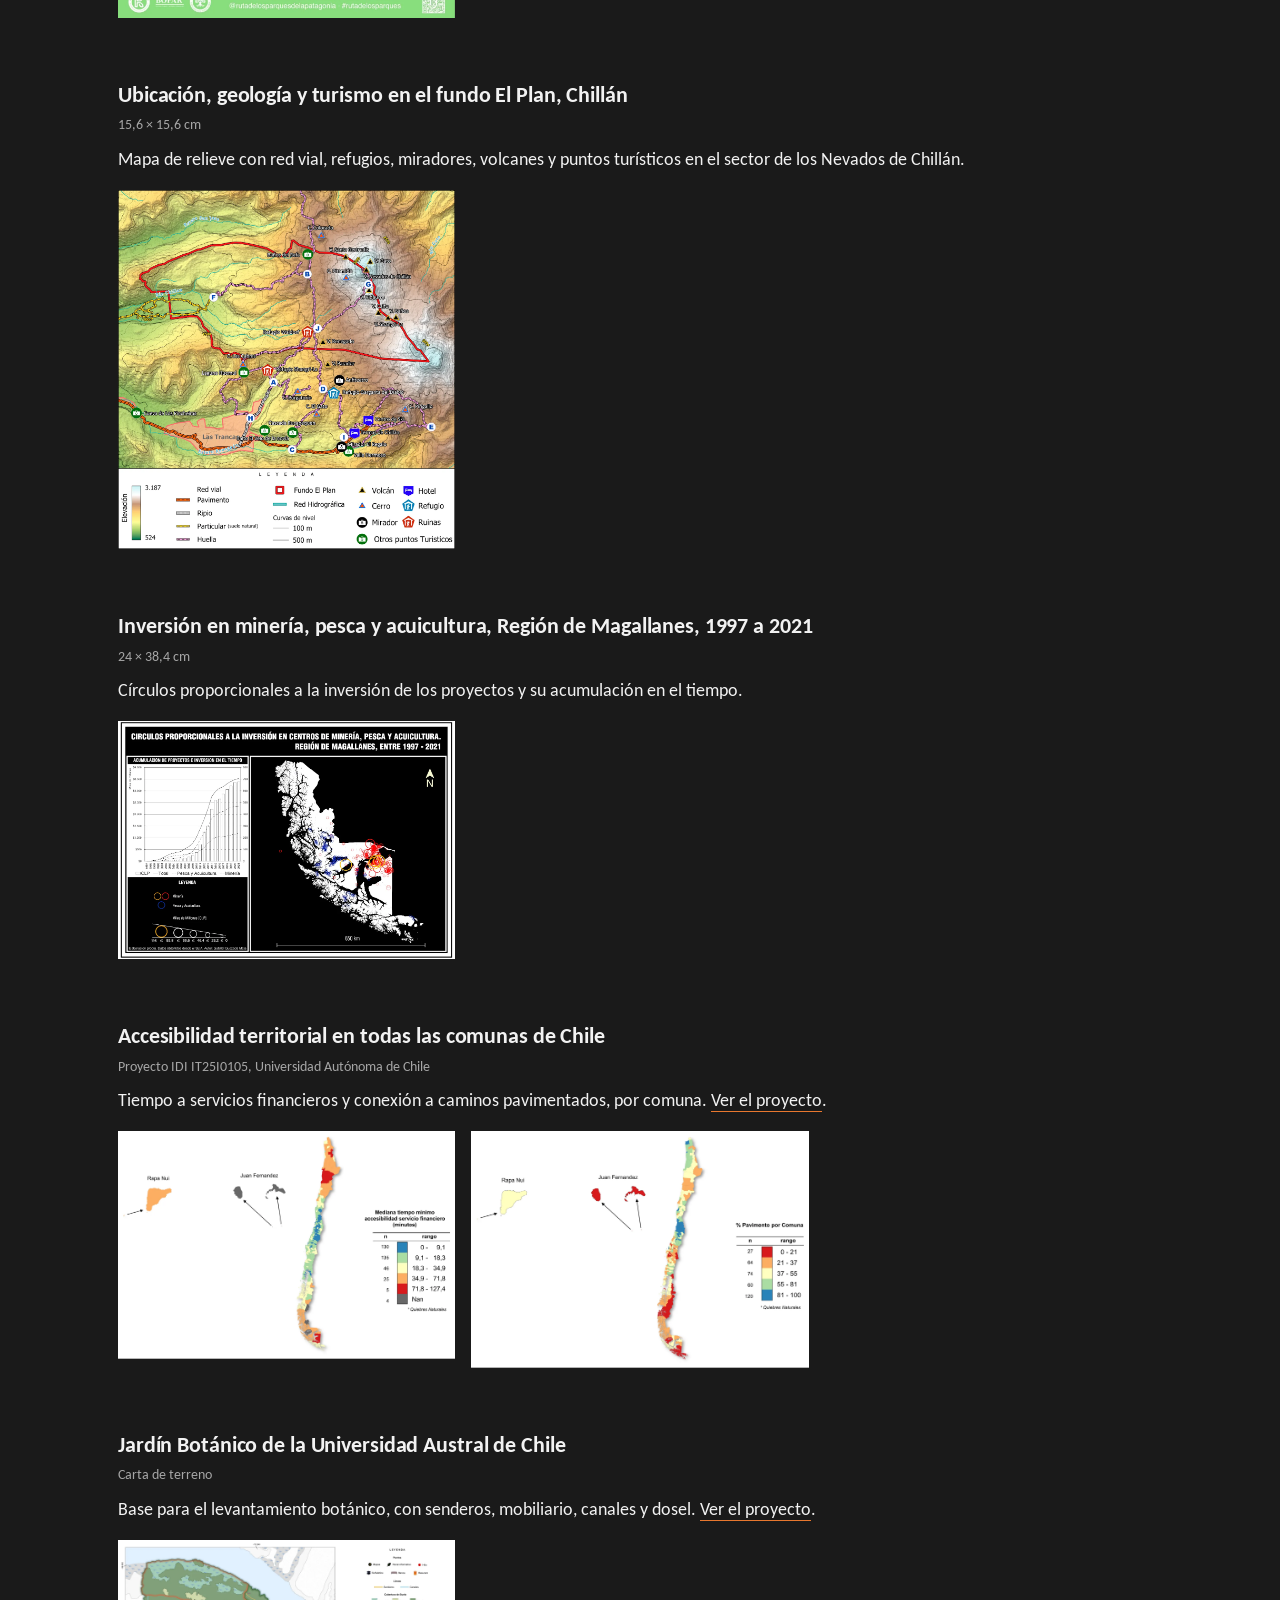
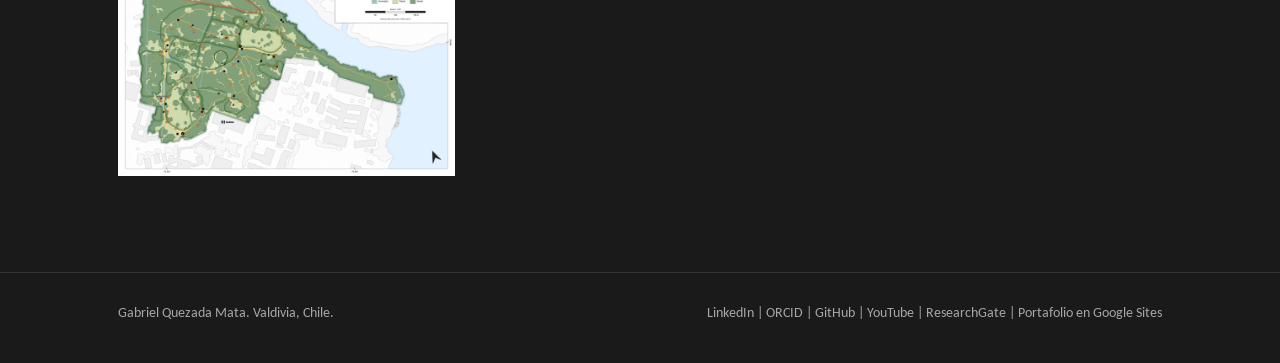
==== commit c351f745: "Enlace a ResearchGate Co-Authored-By: Claude Opus 5.5 <noreply@anthropic.com>" ====
--- a/cartografia/index.html
+++ b/cartografia/index.html
@@ -46,6 +46,7 @@
     "https://orcid.org/0000-0003-1365-8584",
     "https://github.com/Geobriel",
     "https://www.youtube.com/@trapanautica",
+    "https://www.researchgate.net/profile/Gabriel-Quezada-Mata",
     "https://sites.google.com/view/gabrielquezada/p%C3%A1gina-principal"
    ]
   },
@@ -346,7 +347,7 @@
 </main>
 <footer class="pie"><div class="envoltura">
 <span>Gabriel Quezada Mata. Valdivia, Chile.</span>
-<span><a href="https://www.linkedin.com/in/gabriel-quezada-mata-241925203/" rel="me">LinkedIn</a> | <a href="https://orcid.org/0000-0003-1365-8584" rel="me">ORCID</a> | <a href="https://github.com/Geobriel" rel="me">GitHub</a> | <a href="https://www.youtube.com/@trapanautica" rel="me">YouTube</a> | <a href="https://sites.google.com/view/gabrielquezada/p%C3%A1gina-principal" rel="me">Portafolio en Google Sites</a></span>
+<span><a href="https://www.linkedin.com/in/gabriel-quezada-mata-241925203/" rel="me">LinkedIn</a> | <a href="https://orcid.org/0000-0003-1365-8584" rel="me">ORCID</a> | <a href="https://github.com/Geobriel" rel="me">GitHub</a> | <a href="https://www.youtube.com/@trapanautica" rel="me">YouTube</a> | <a href="https://www.researchgate.net/profile/Gabriel-Quezada-Mata" rel="me">ResearchGate</a> | <a href="https://sites.google.com/view/gabrielquezada/p%C3%A1gina-principal" rel="me">Portafolio en Google Sites</a></span>
 </div></footer>
 </body>
 </html>
